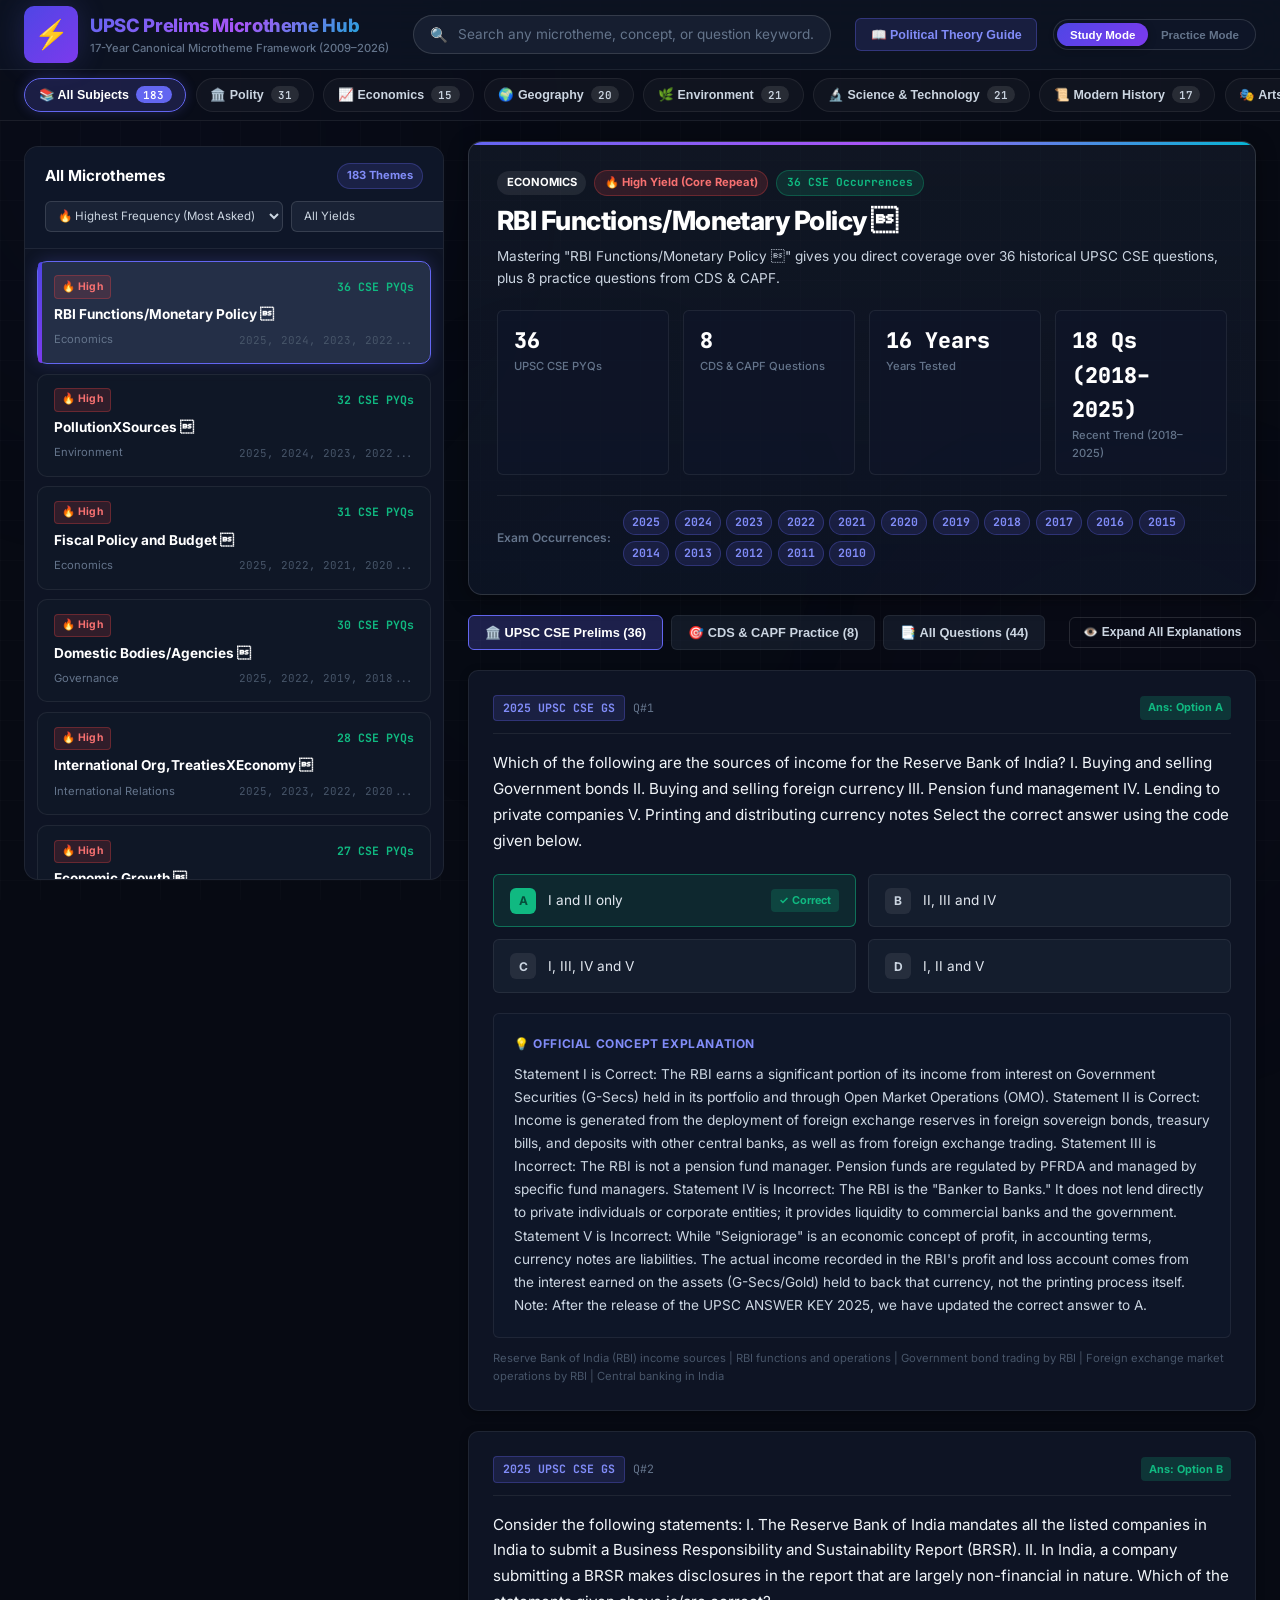
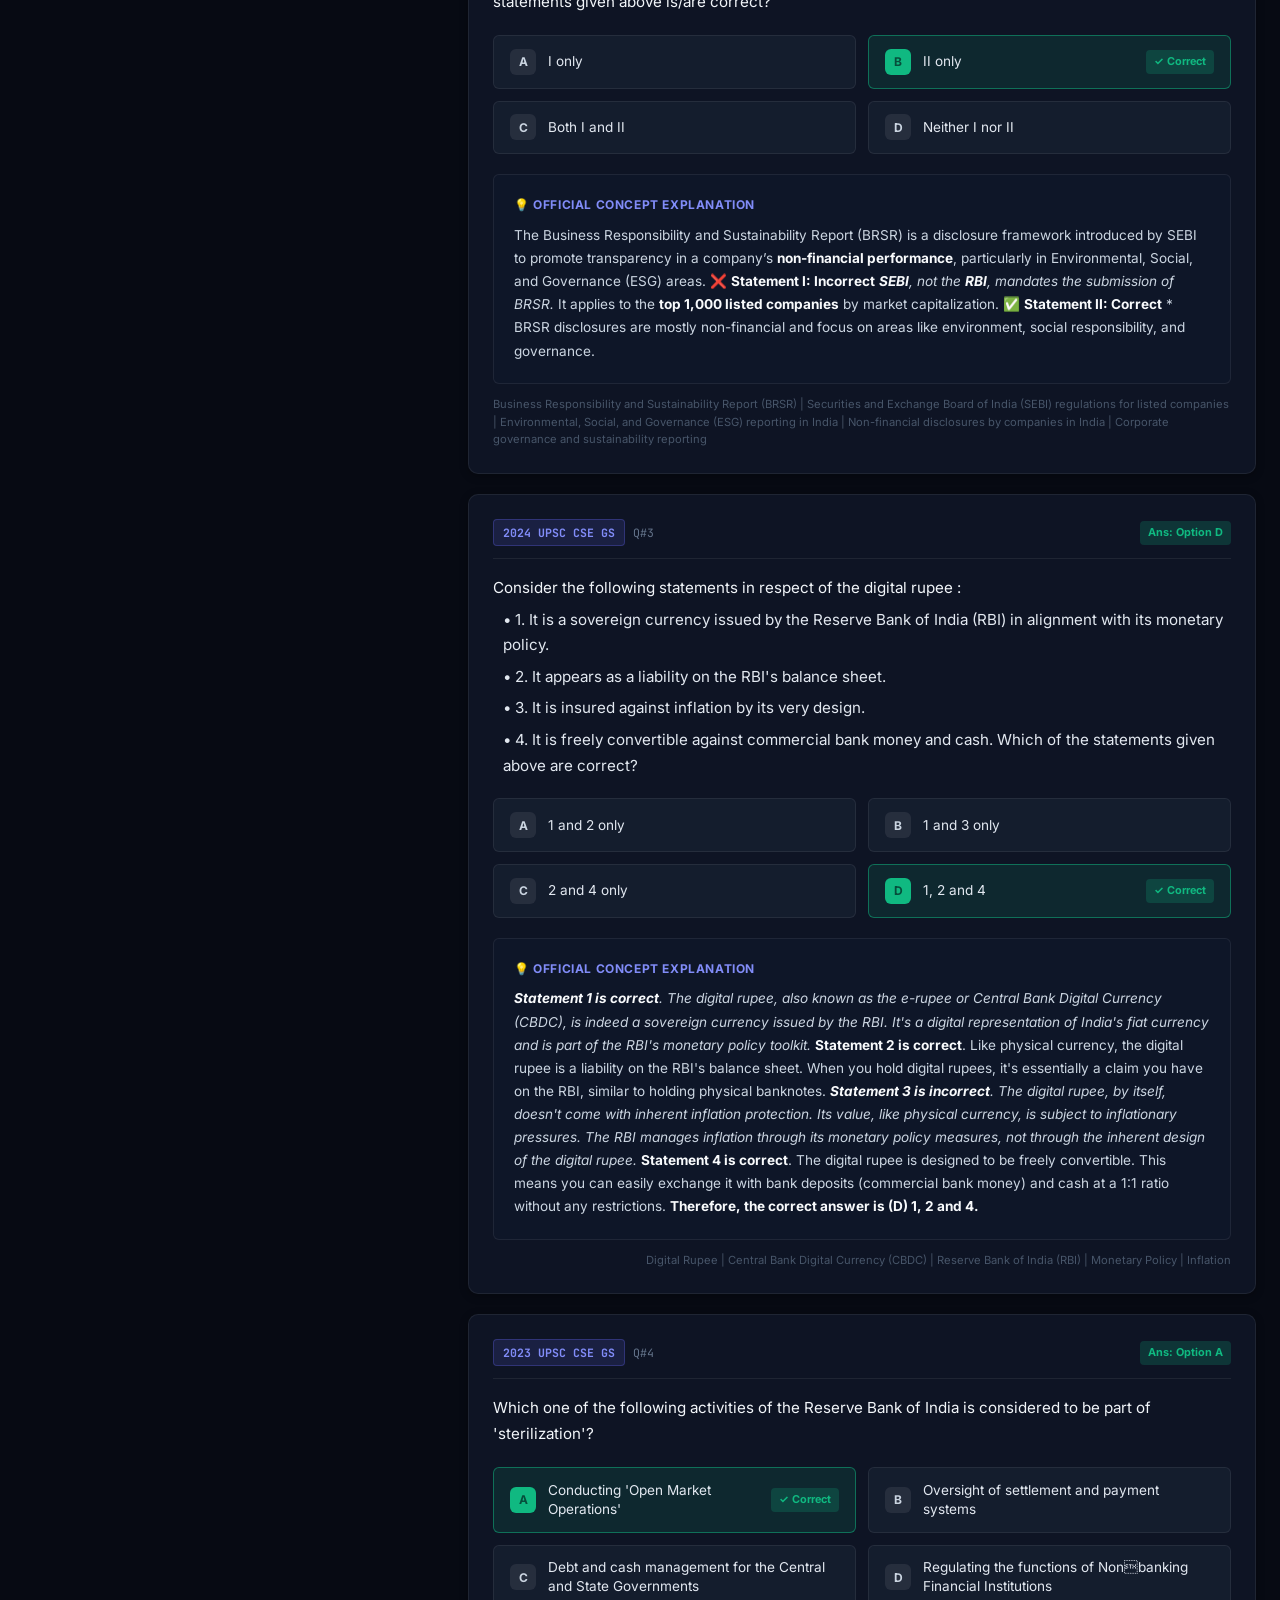
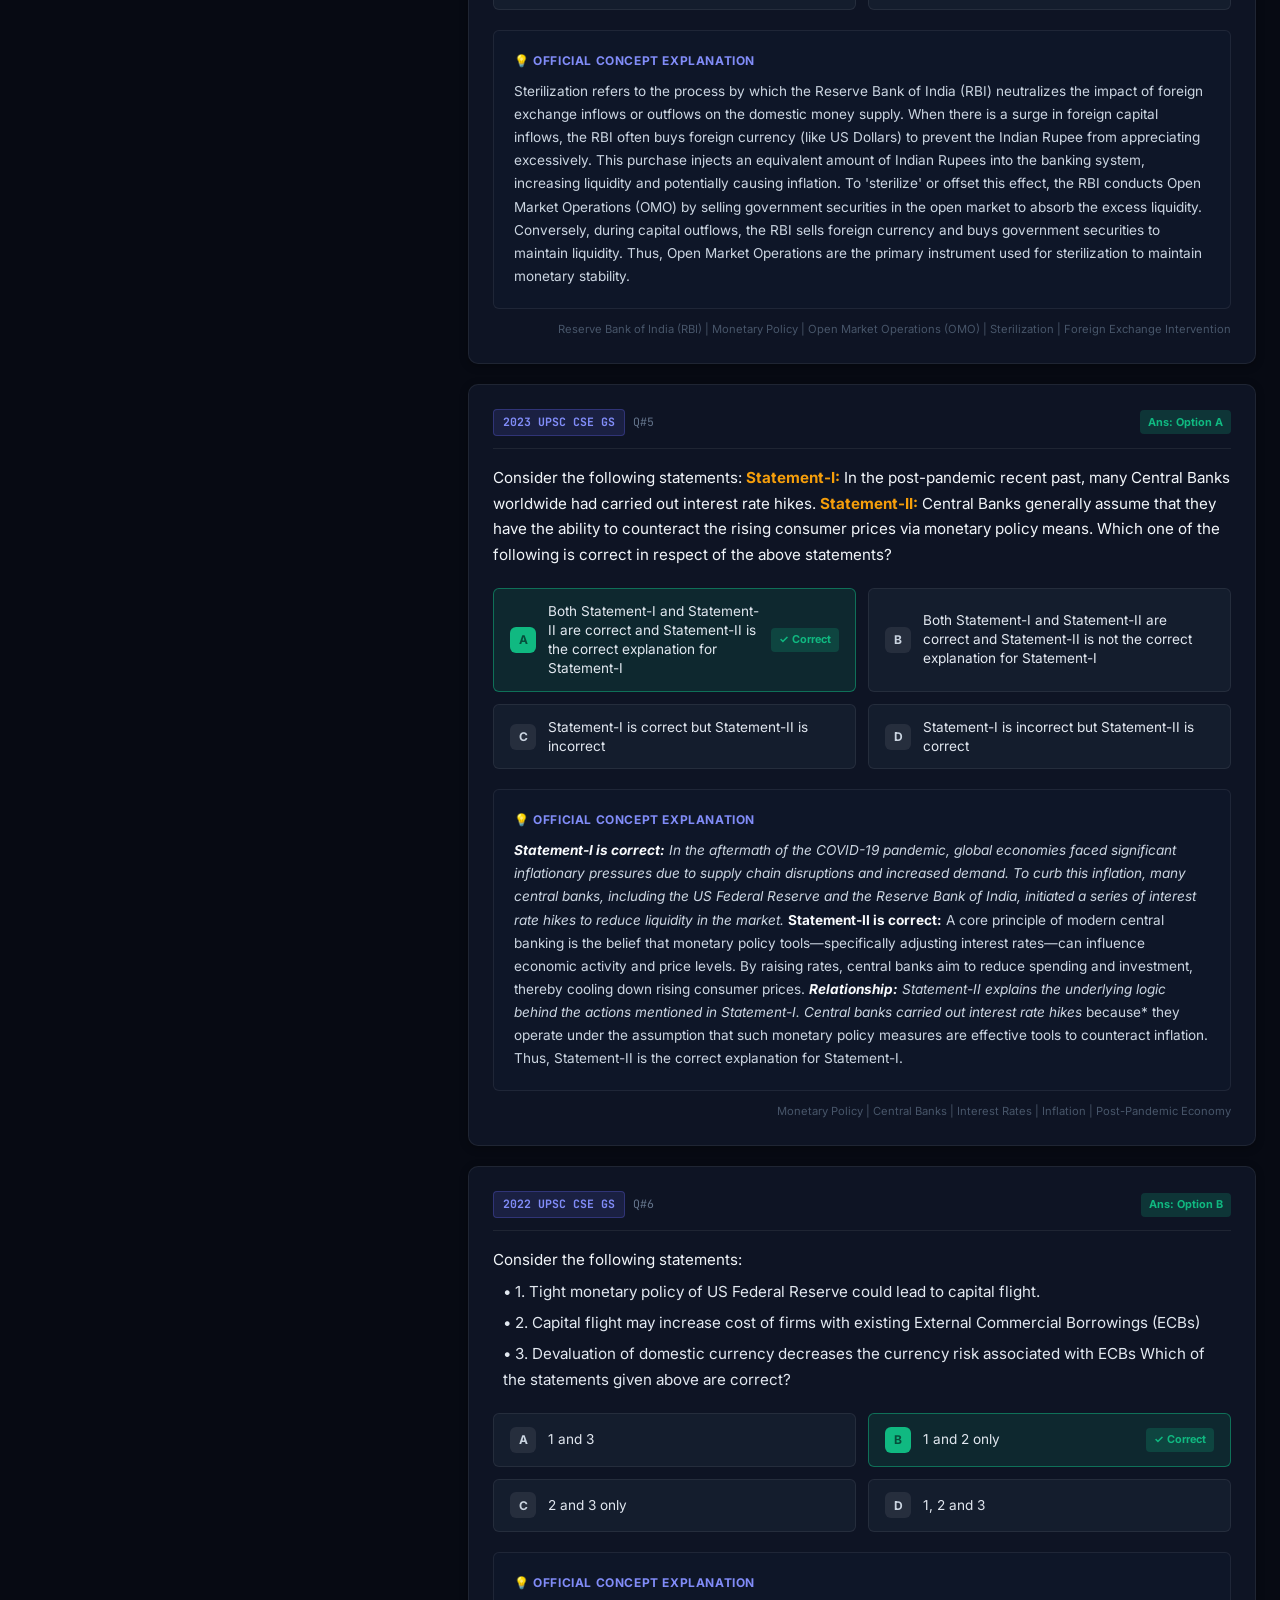
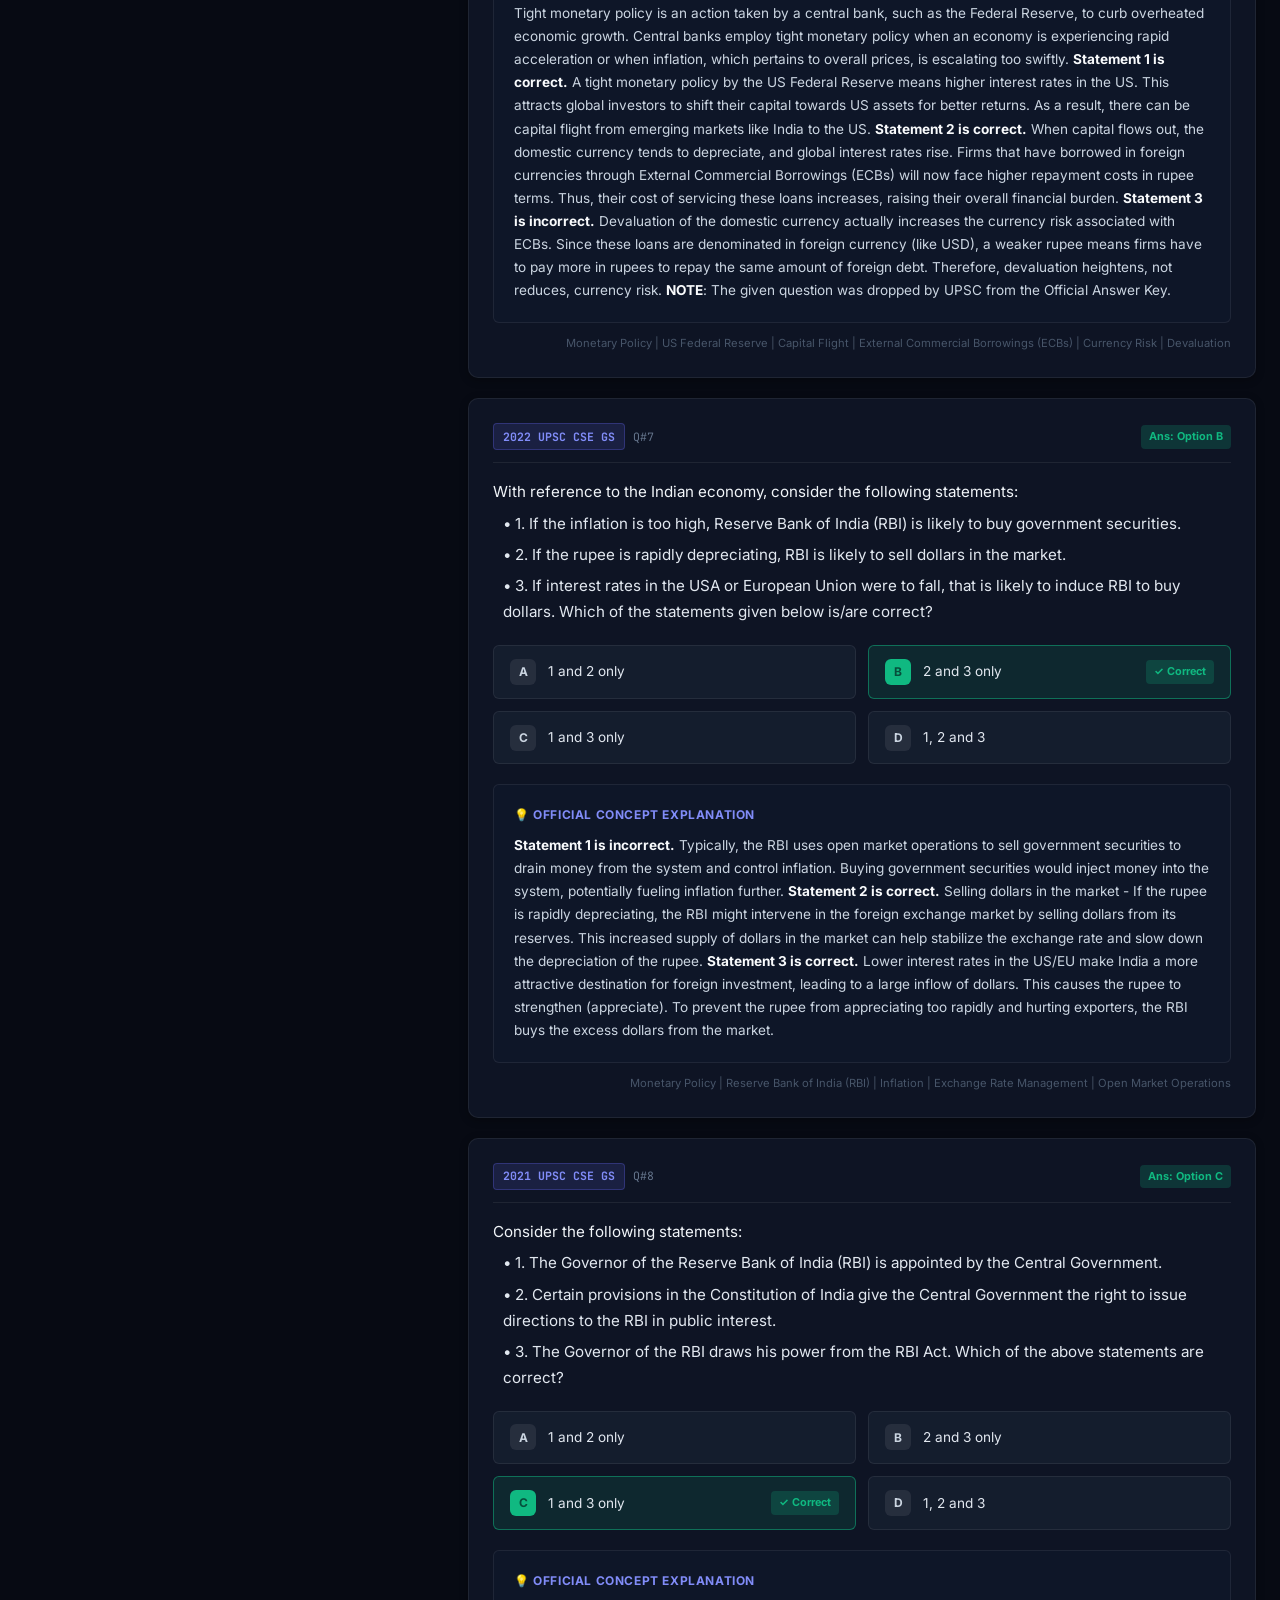
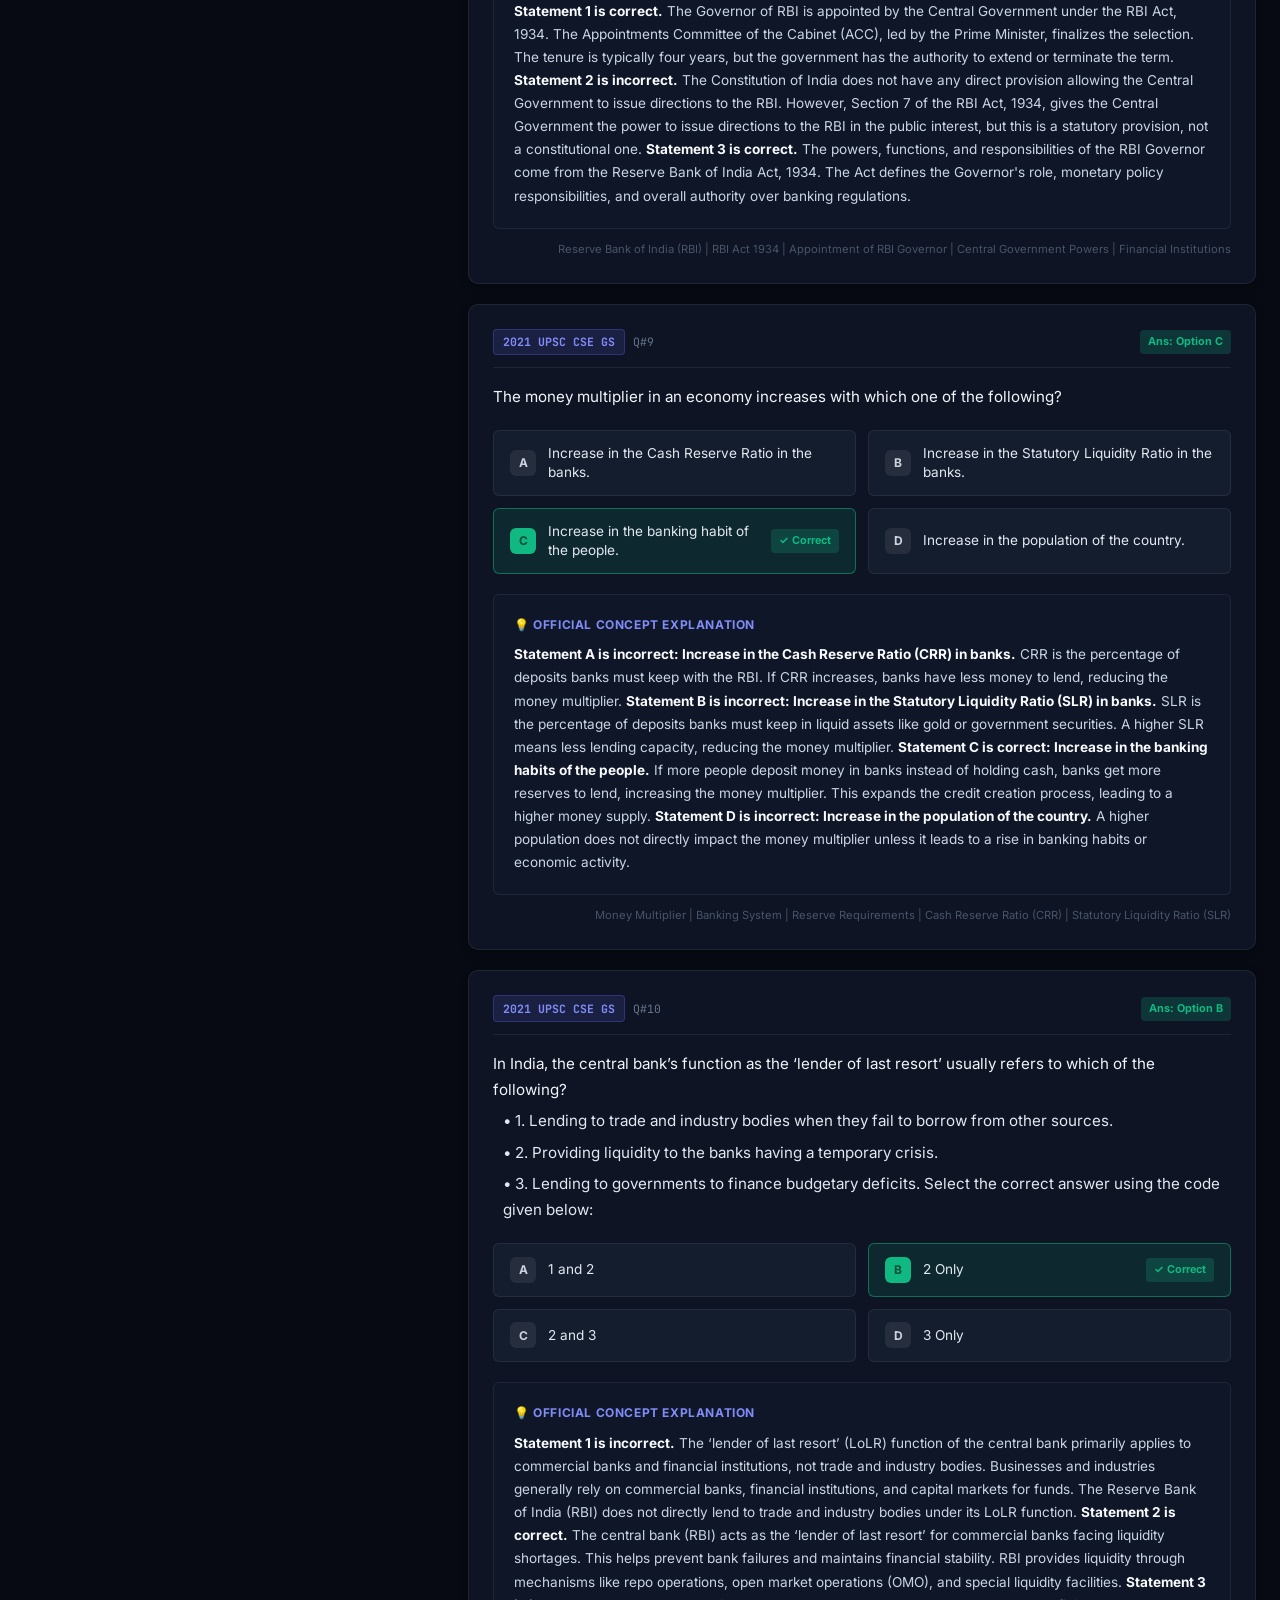
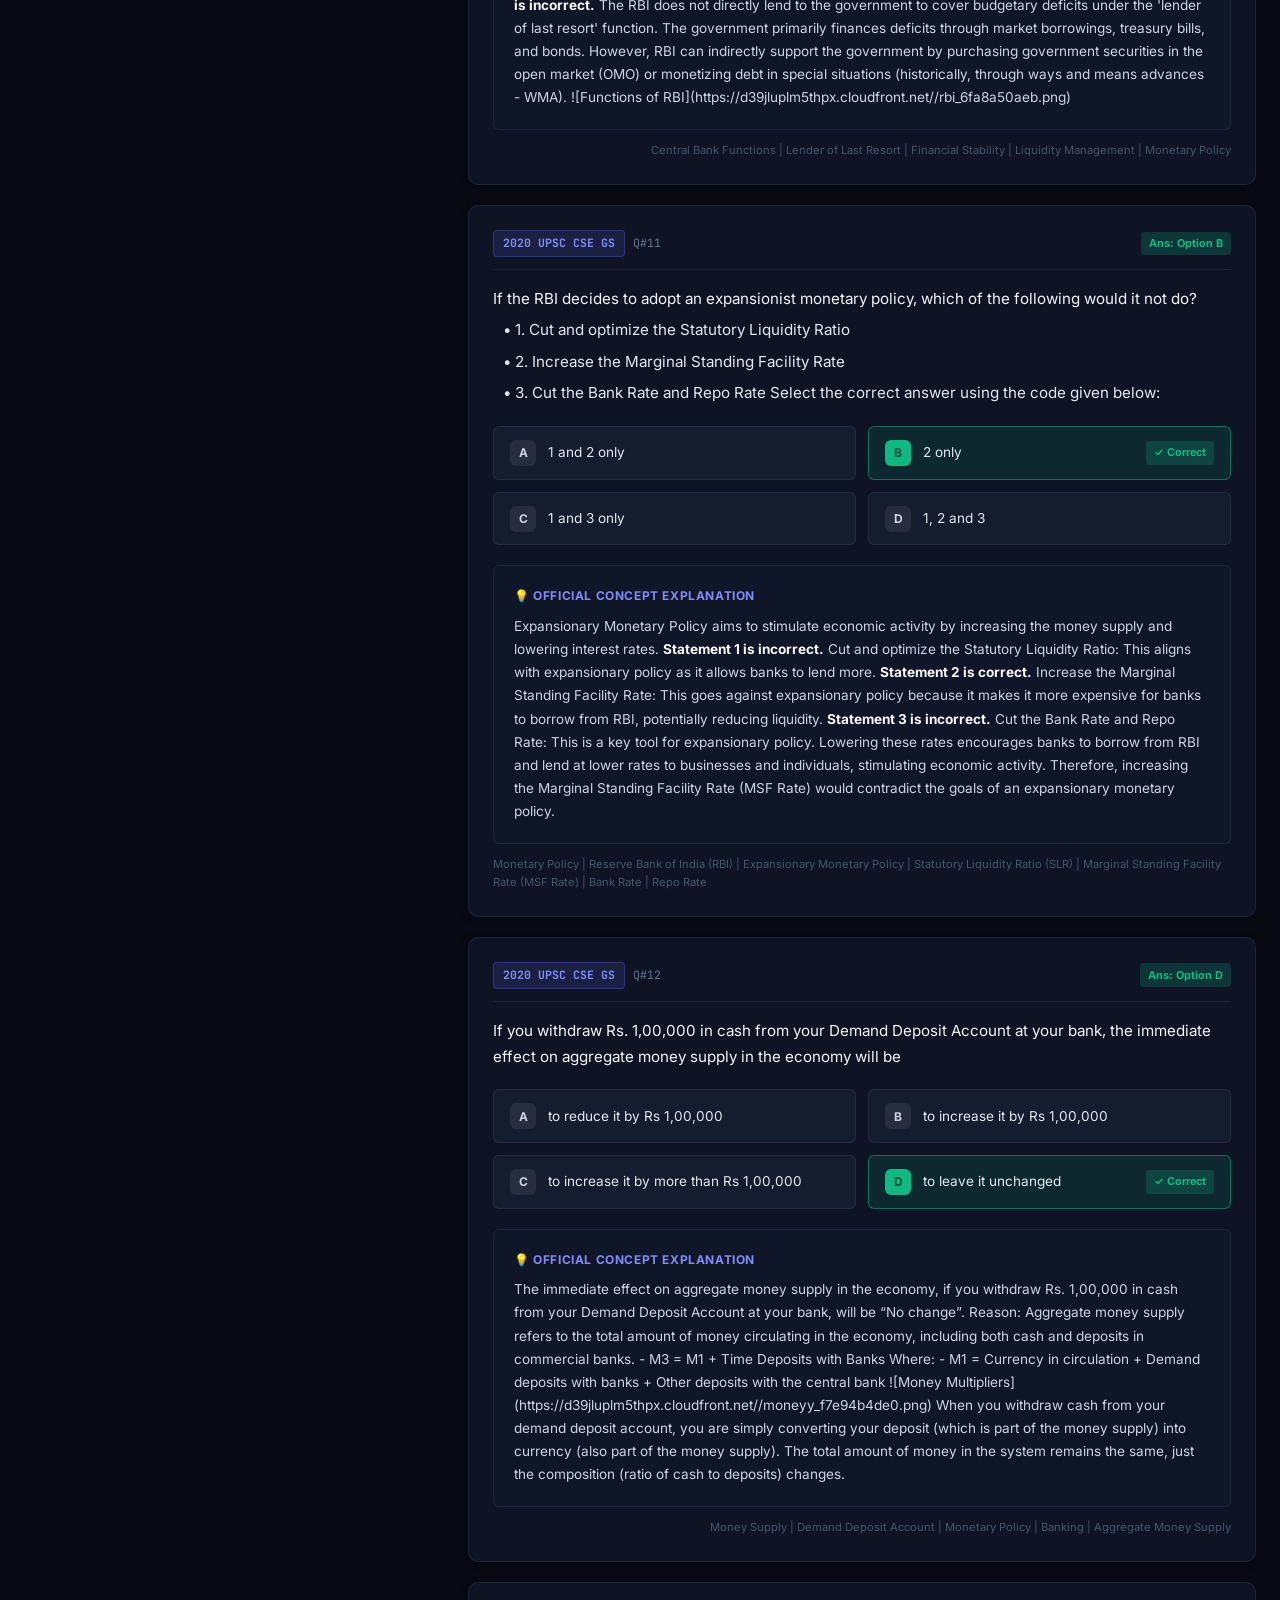
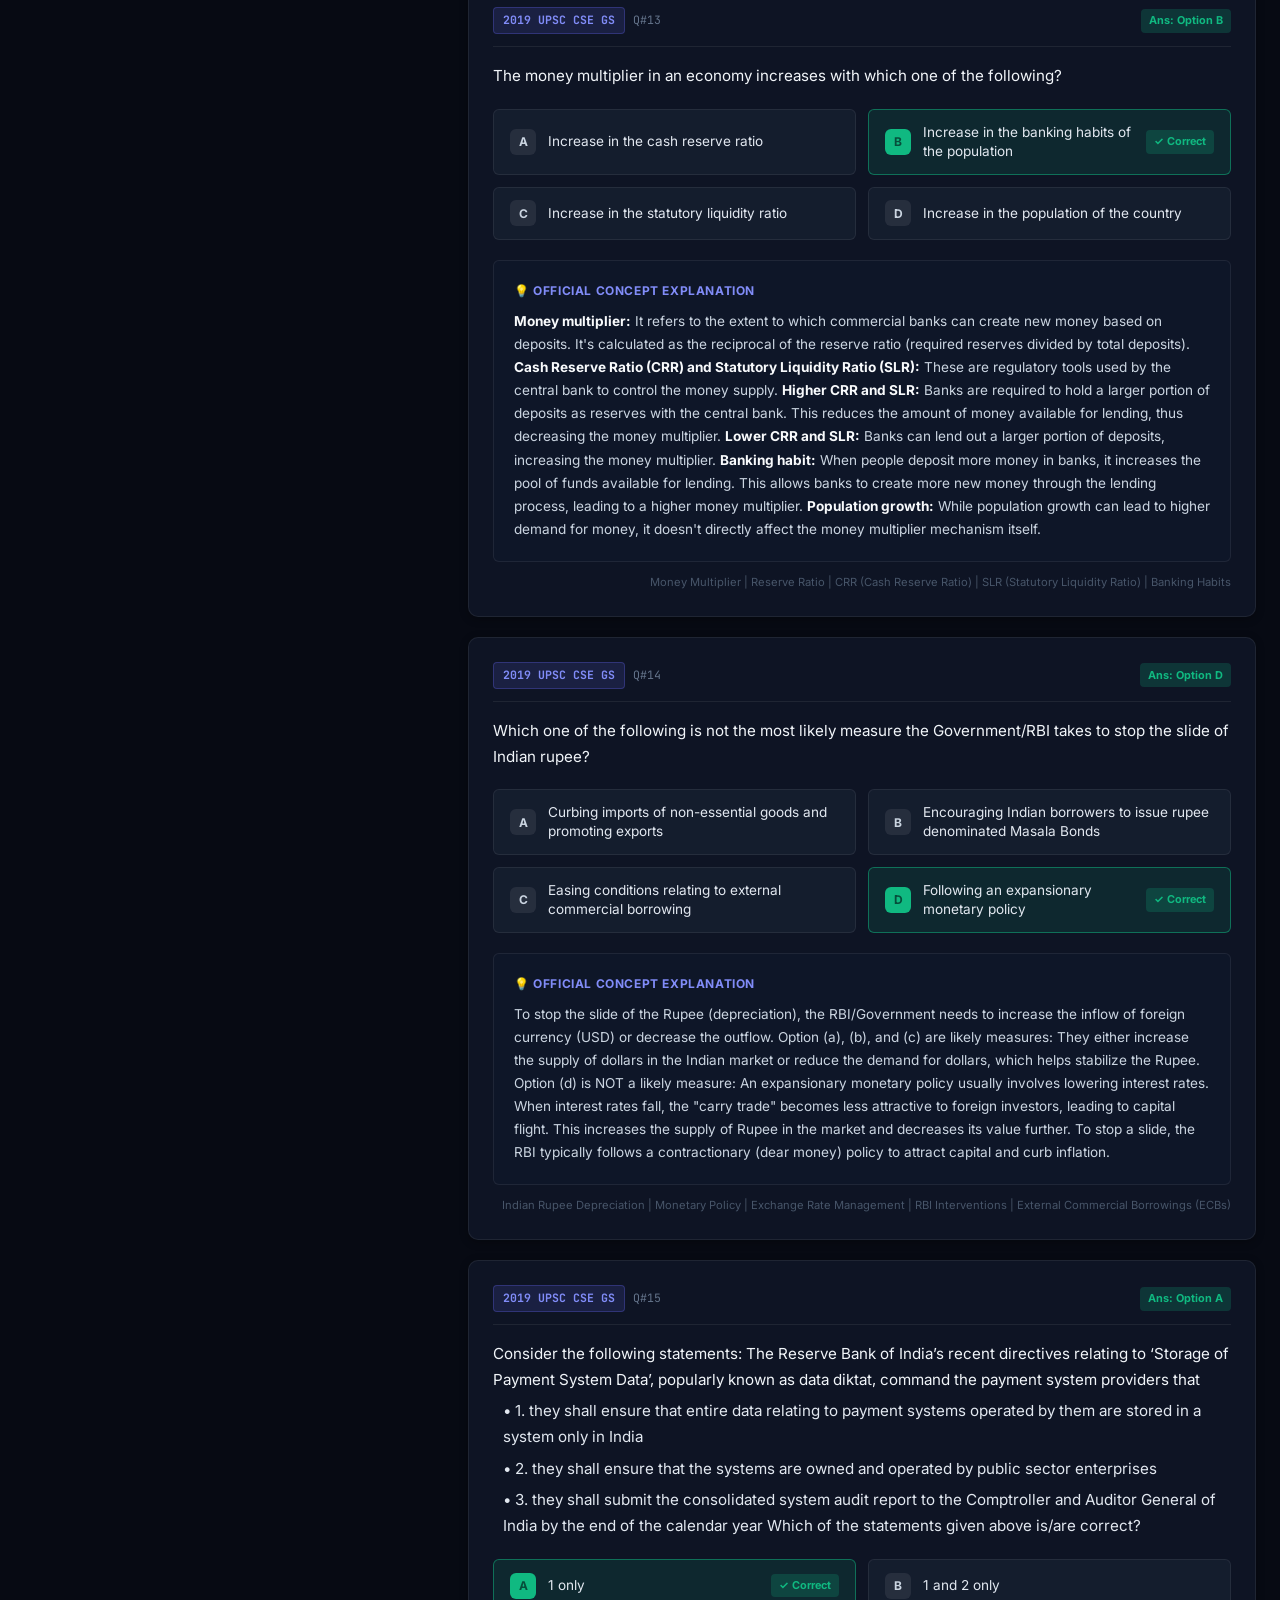
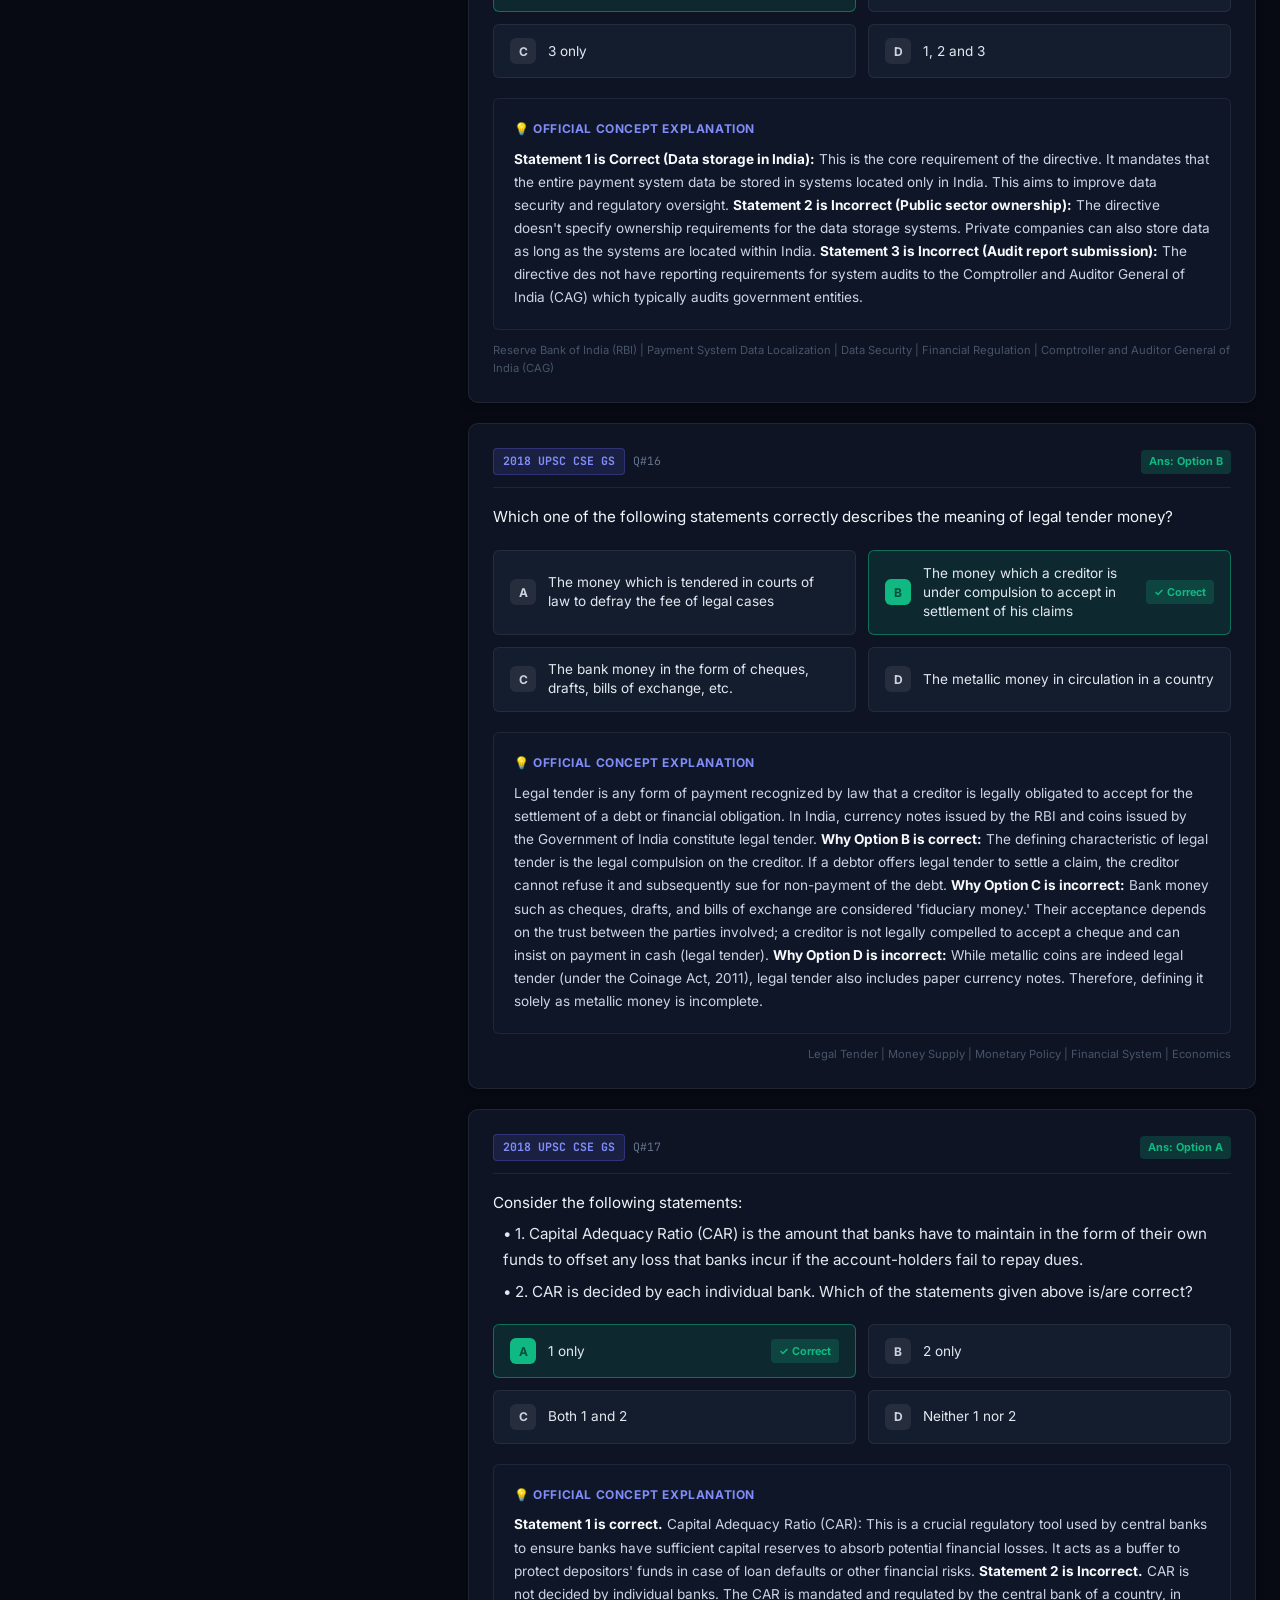
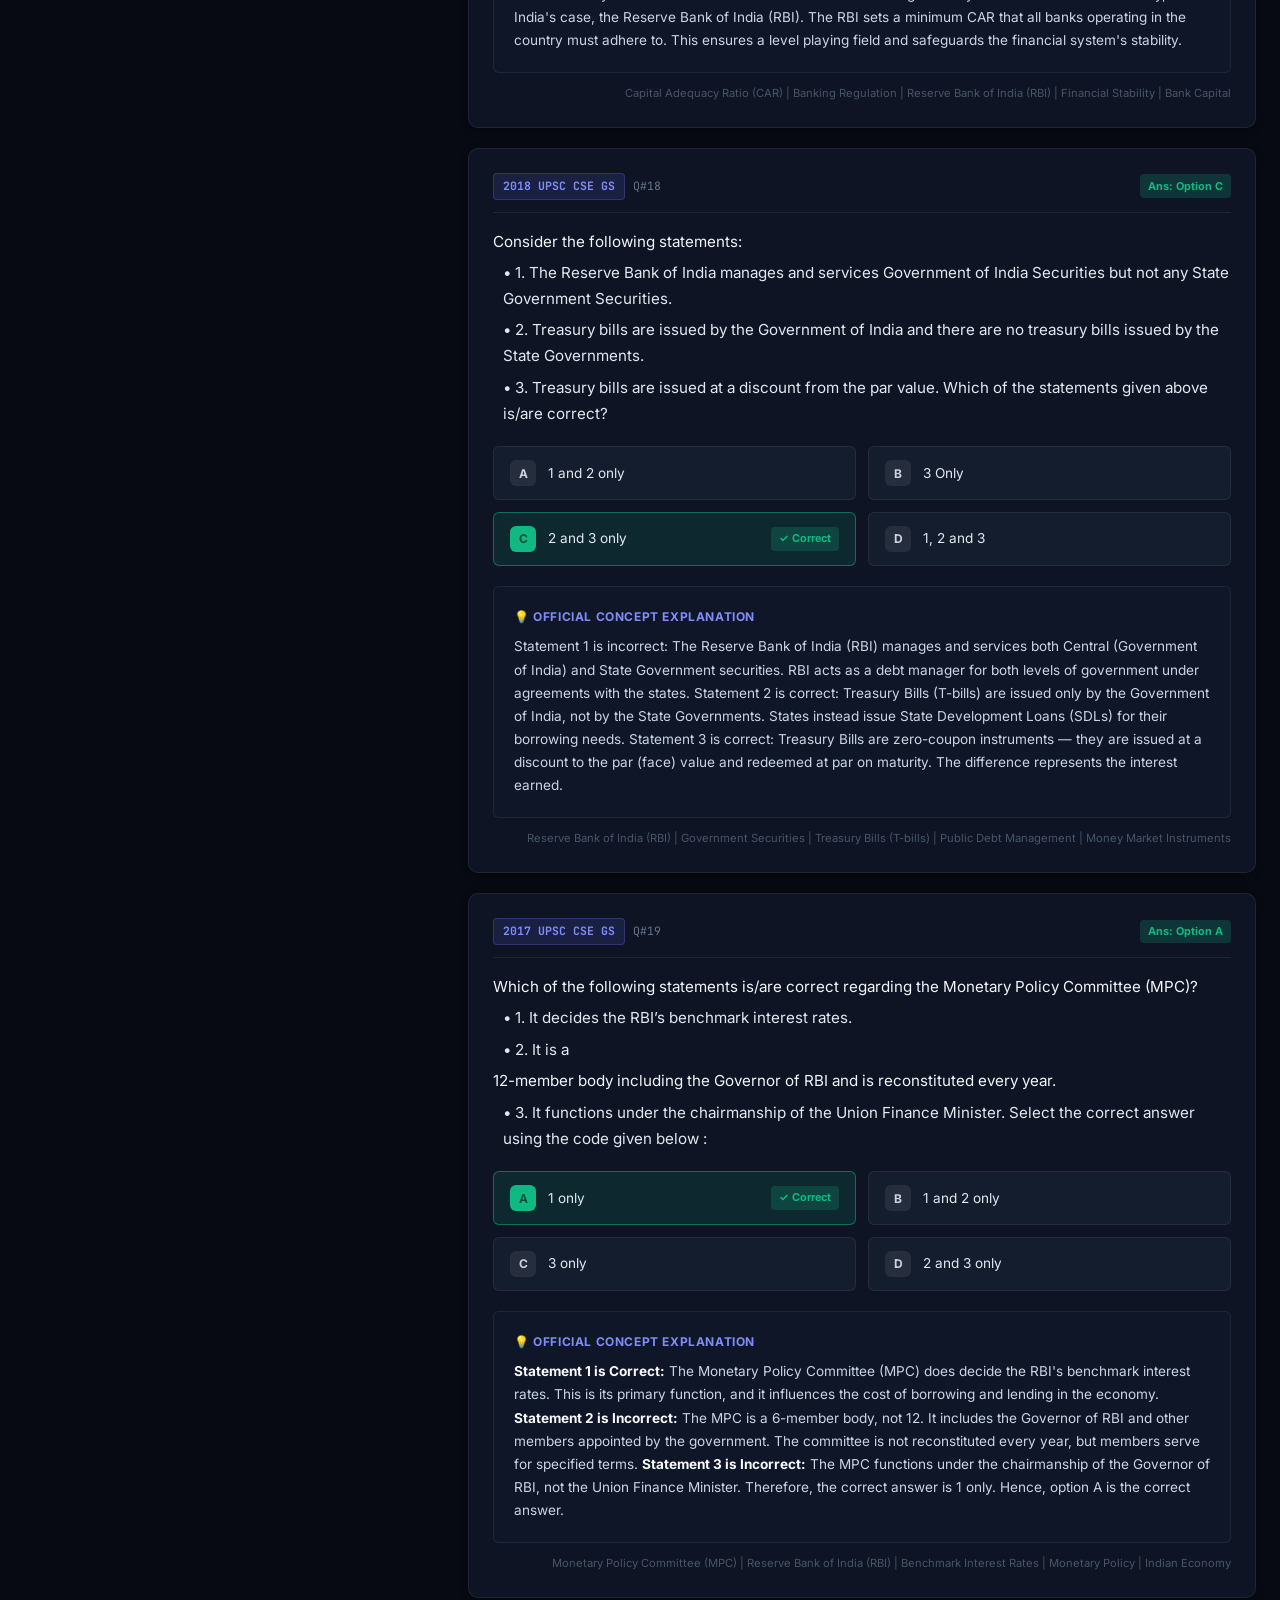
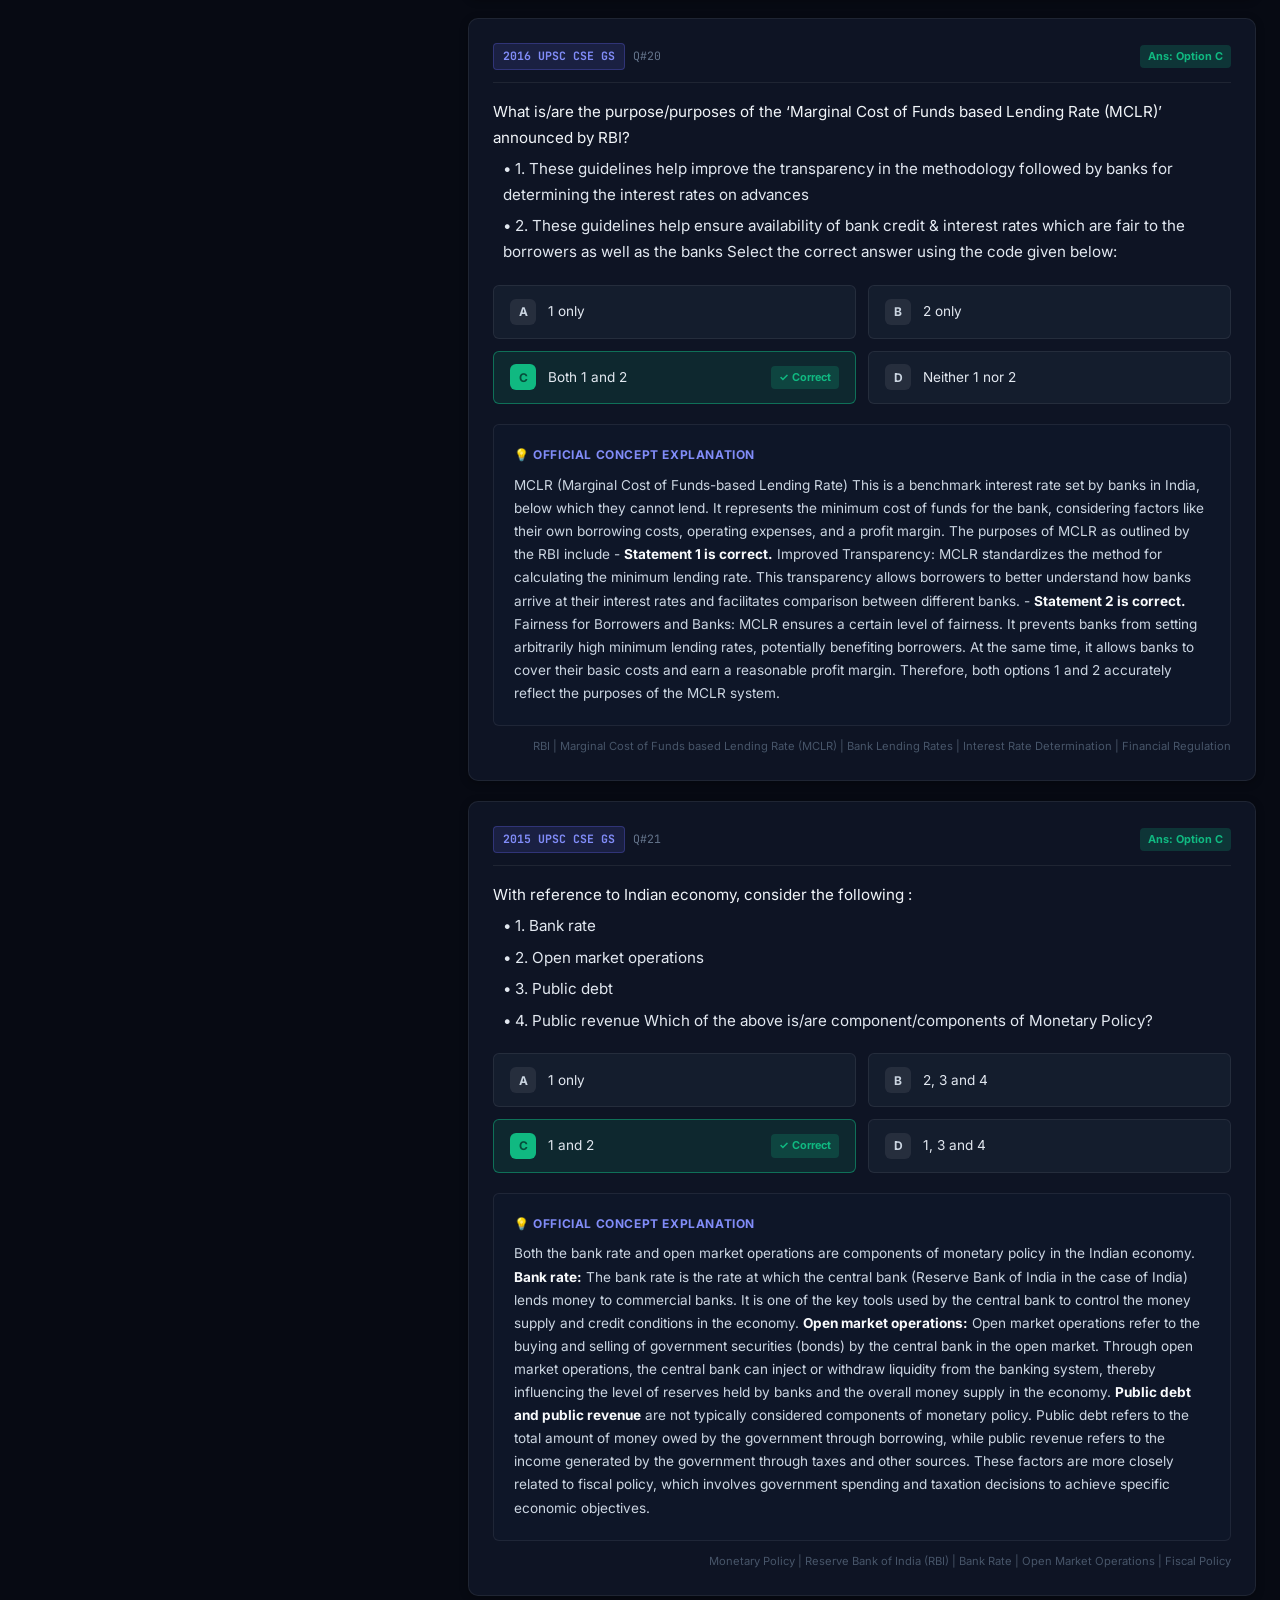
==== docs/index.html @ ca337fed "feat: Initial commit - UPSC Prelims Canonical Microtheme Master Hub & Study Portal" ====
<!DOCTYPE html>
<html lang="en">
<head>
    <meta charset="UTF-8">
    <meta name="viewport" content="width=device-width, initial-scale=1.0">
    <title>UPSC Prelims — Canonical Microtheme Master Portal (2009–2026)</title>
    <meta name="description" content="One-stop destination for UPSC Prelims Microtheme-based preparation. Explore 183 canonical microthemes with complete historical questions, frequency trends, options, and explanations across CSE, CDS, and CAPF.">
    <link rel="preconnect" href="https://fonts.googleapis.com">
    <link rel="preconnect" href="https://fonts.gstatic.com" crossorigin>
    <link href="https://fonts.googleapis.com/css2?family=Inter:wght@300;400;500;600;700;800;900&family=JetBrains+Mono:wght@400;500;600;700&display=swap" rel="stylesheet">
    <link rel="stylesheet" href="style.css">
</head>
<body>
    <!-- Ambient Background Glows -->
    <div class="bg-grid"></div>
    <div class="bg-glow glow-1"></div>
    <div class="bg-glow glow-2"></div>
    <div class="bg-glow glow-3"></div>

    <!-- Top Navigation -->
    <header class="navbar">
        <div class="nav-container">
            <div class="nav-brand">
                <span class="brand-icon">⚡</span>
                <div class="brand-text">
                    <h1 class="brand-title">UPSC Prelims Microtheme Hub</h1>
                    <p class="brand-subtitle">17-Year Canonical Microtheme Framework (2009–2026)</p>
                </div>
            </div>

            <div class="nav-center">
                <div class="global-search-box">
                    <span class="search-icon">🔍</span>
                    <input type="text" id="global-search" placeholder="Search any microtheme, concept, or question keyword...">
                    <button id="clear-search" class="clear-btn" style="display:none;">✕</button>
                </div>
            </div>

            <div class="nav-actions">
                <button class="nav-btn" id="btn-theory-guide">📖 Political Theory Guide</button>
                <div class="mode-toggle-group">
                    <button class="mode-btn active" id="mode-study">Study Mode</button>
                    <button class="mode-btn" id="mode-practice">Practice Mode</button>
                </div>
            </div>
        </div>
    </header>

    <!-- Top Subject Tabs Carousel -->
    <section class="subject-bar">
        <div class="subject-container" id="subject-tabs-container">
            <!-- Populated by JavaScript -->
        </div>
    </section>

    <!-- Main Workspace (Dual Pane Layout) -->
    <main class="portal-main">
        <div class="portal-layout">
            
            <!-- Left Pane: Microtheme List & Explorer -->
            <aside class="sidebar-pane">
                <div class="sidebar-header">
                    <div class="sidebar-header-top">
                        <h2 class="sidebar-title" id="current-subject-title">All Microthemes</h2>
                        <span class="theme-counter" id="theme-count-badge">183 Themes</span>
                    </div>

                    <!-- Filter Controls -->
                    <div class="sidebar-controls">
                        <select id="sort-select" class="portal-select">
                            <option value="freq-desc">🔥 Highest Frequency (Most Asked)</option>
                            <option value="recent-desc">⚡ Most Recent (2018–2025)</option>
                            <option value="alpha-asc">🔤 Alphabetical (A–Z)</option>
                            <option value="total-all">🌐 All Exams Total (CSE+CDS+CAPF)</option>
                        </select>
                        <select id="yield-filter" class="portal-select">
                            <option value="all">All Yields</option>
                            <option value="high">🔥 High Yield (Core Repeats)</option>
                            <option value="medium">⭐ Medium Yield</option>
                            <option value="standard">📌 Standard</option>
                        </select>
                    </div>
                </div>

                <!-- Scrollable Microtheme Cards List -->
                <div class="microtheme-list" id="microtheme-cards-container">
                    <!-- Populated by JS -->
                </div>
            </aside>

            <!-- Right Pane: Microtheme Detail & Question Viewer -->
            <section class="detail-pane" id="detail-pane">
                
                <!-- Microtheme Hero Banner -->
                <div class="theme-hero-card" id="theme-hero-card">
                    <div class="theme-hero-top">
                        <div class="theme-hero-badges">
                            <span class="subject-badge" id="hero-subject-badge">Polity</span>
                            <span class="yield-badge-pill" id="hero-yield-badge">🔥 High Yield</span>
                            <span class="stat-pill" id="hero-freq-stat">14 CSE PYQs</span>
                        </div>
                        <h2 class="theme-hero-title" id="hero-theme-title">Select a Microtheme to Begin</h2>
                    </div>

                    <p class="theme-hero-desc" id="hero-theme-desc">
                        Explore all historical questions, core concepts, answer keys, and explanations categorized under this canonical microtheme.
                    </p>

                    <!-- Frequency Timeline & Stats Grid -->
                    <div class="hero-stats-row">
                        <div class="hero-stat-box">
                            <span class="hsb-num" id="hsb-cse-count">0</span>
                            <span class="hsb-label">UPSC CSE PYQs</span>
                        </div>
                        <div class="hero-stat-box">
                            <span class="hsb-num" id="hsb-cross-count">0</span>
                            <span class="hsb-label">CDS & CAPF Questions</span>
                        </div>
                        <div class="hero-stat-box">
                            <span class="hsb-num" id="hsb-years-span">—</span>
                            <span class="hsb-label">Years Tested</span>
                        </div>
                        <div class="hero-stat-box">
                            <span class="hsb-num" id="hsb-recent-rate">—</span>
                            <span class="hsb-label">Recent Trend (2018–2025)</span>
                        </div>
                    </div>

                    <!-- Year Timeline Badges -->
                    <div class="years-timeline-wrap">
                        <span class="yt-label">Exam Occurrences:</span>
                        <div class="yt-pills" id="hero-years-pills">
                            <!-- Year Pills -->
                        </div>
                    </div>
                </div>

                <!-- Question Filter Tabs -->
                <div class="question-tabs-row">
                    <div class="q-tabs">
                        <button class="q-tab active" data-tab="cse">🏛️ UPSC CSE Prelims (<span id="tab-cse-count">0</span>)</button>
                        <button class="q-tab" data-tab="cross">🎯 CDS & CAPF Practice (<span id="tab-cross-count">0</span>)</button>
                        <button class="q-tab" data-tab="all">📑 All Questions (<span id="tab-all-count">0</span>)</button>
                    </div>

                    <div class="q-view-options">
                        <button class="toggle-all-exp-btn" id="btn-toggle-all-exp">👁️ Expand All Explanations</button>
                    </div>
                </div>

                <!-- Questions Container -->
                <div class="questions-stream" id="questions-stream">
                    <!-- Question Cards Populated by JS -->
                </div>

            </section>

        </div>
    </main>

    <!-- Theory Guide Reader Modal -->
    <div class="modal-backdrop" id="theory-modal" style="display:none;">
        <div class="modal-dialog">
            <div class="modal-header">
                <div class="modal-title-wrap">
                    <span class="modal-icon">📖</span>
                    <div>
                        <h2 class="modal-title">Political Theory & Philosophy Master Guide</h2>
                        <p class="modal-sub">Comprehensive concepts, definitions, and thinkers tested in UPSC Prelims</p>
                    </div>
                </div>
                <button class="modal-close-btn" id="btn-close-modal">✕</button>
            </div>
            <div class="modal-body" id="theory-modal-content">
                <!-- Rendered Markdown Content -->
            </div>
        </div>
    </div>

    <!-- Embedded Portal Database -->
    <script src="portal_data.js"></script>
    <script src="app.js"></script>
</body>
</html>
---- docs/style.css ----
/* =======================================================
   UPSC Prelims Canonical Microtheme Hub — Design System
   ======================================================= */

:root {
    /* Color Palette */
    --bg-base: #070a13;
    --bg-surface: #0e1424;
    --bg-card: rgba(17, 24, 39, 0.75);
    --bg-card-hover: rgba(30, 41, 59, 0.85);
    --bg-card-active: rgba(37, 49, 73, 0.95);
    --bg-glass: rgba(255, 255, 255, 0.03);
    --bg-glass-hover: rgba(255, 255, 255, 0.07);

    --border-subtle: rgba(255, 255, 255, 0.07);
    --border-medium: rgba(255, 255, 255, 0.13);
    --border-focus: rgba(99, 102, 241, 0.5);

    --text-primary: #f8fafc;
    --text-secondary: #cbd5e1;
    --text-muted: #64748b;
    --text-dim: #475569;

    /* Accent & Brand Colors */
    --accent-indigo: #6366f1;
    --accent-indigo-light: #818cf8;
    --accent-purple: #a855f7;
    --accent-emerald: #10b981;
    --accent-amber: #f59e0b;
    --accent-cyan: #06b6d4;
    --accent-rose: #f43f5e;
    --accent-lime: #84cc16;

    /* Gradients */
    --gradient-hero: linear-gradient(135deg, #6366f1 0%, #a855f7 50%, #06b6d4 100%);
    --gradient-brand: linear-gradient(135deg, #4f46e5 0%, #7c3aed 100%);
    --gradient-card: linear-gradient(180deg, rgba(30, 41, 59, 0.4) 0%, rgba(15, 23, 42, 0.7) 100%);

    /* Shadows & Glows */
    --shadow-sm: 0 2px 8px rgba(0, 0, 0, 0.3);
    --shadow-md: 0 4px 20px rgba(0, 0, 0, 0.4);
    --shadow-lg: 0 10px 30px rgba(0, 0, 0, 0.5);
    --glow-indigo: 0 0 30px rgba(99, 102, 241, 0.2);

    /* Dimensions & Radii */
    --radius-sm: 6px;
    --radius-md: 10px;
    --radius-lg: 14px;
    --radius-xl: 20px;
    --header-height: 70px;
    --subject-bar-height: 56px;
}

/* Reset */
*, *::before, *::after {
    margin: 0;
    padding: 0;
    box-sizing: border-box;
}

body {
    font-family: 'Inter', -apple-system, BlinkMacSystemFont, 'Segoe UI', Roboto, sans-serif;
    background: var(--bg-base);
    color: var(--text-primary);
    line-height: 1.6;
    min-height: 100vh;
    overflow-x: hidden;
    position: relative;
}

/* Ambient Background Backgrounds */
.bg-grid {
    position: fixed;
    top: 0; left: 0; right: 0; bottom: 0;
    background-image: 
        linear-gradient(rgba(255, 255, 255, 0.015) 1px, transparent 1px),
        linear-gradient(90deg, rgba(255, 255, 255, 0.015) 1px, transparent 1px);
    background-size: 40px 40px;
    pointer-events: none;
    z-index: 0;
}

.bg-glow {
    position: fixed;
    border-radius: 50%;
    filter: blur(140px);
    opacity: 0.25;
    pointer-events: none;
    z-index: 0;
}

.glow-1 {
    width: 600px; height: 600px;
    background: radial-gradient(circle, rgba(99, 102, 241, 0.3), transparent 70%);
    top: -150px; left: -150px;
}

.glow-2 {
    width: 500px; height: 500px;
    background: radial-gradient(circle, rgba(168, 85, 247, 0.25), transparent 70%);
    bottom: -100px; right: -100px;
}

.glow-3 {
    width: 400px; height: 400px;
    background: radial-gradient(circle, rgba(6, 182, 212, 0.2), transparent 70%);
    top: 40%; left: 30%;
}

/* =======================================================
   Navbar
   ======================================================= */
.navbar {
    height: var(--header-height);
    background: rgba(14, 20, 36, 0.85);
    backdrop-filter: blur(20px);
    border-bottom: 1px solid var(--border-subtle);
    position: sticky;
    top: 0;
    z-index: 1000;
}

.nav-container {
    max-width: 1700px;
    margin: 0 auto;
    height: 100%;
    padding: 0 1.5rem;
    display: flex;
    align-items: center;
    justify-content: space-between;
    gap: 1.5rem;
}

.nav-brand {
    display: flex;
    align-items: center;
    gap: 0.75rem;
    flex-shrink: 0;
}

.brand-icon {
    font-size: 1.75rem;
    background: var(--gradient-brand);
    padding: 0.4rem 0.6rem;
    border-radius: var(--radius-md);
    box-shadow: var(--glow-indigo);
}

.brand-title {
    font-size: 1.15rem;
    font-weight: 800;
    background: var(--gradient-hero);
    -webkit-background-clip: text;
    -webkit-text-fill-color: transparent;
    letter-spacing: -0.02em;
}

.brand-subtitle {
    font-size: 0.7rem;
    color: var(--text-muted);
    font-weight: 500;
}

/* Global Search */
.nav-center {
    flex-grow: 1;
    max-width: 600px;
}

.global-search-box {
    display: flex;
    align-items: center;
    background: rgba(30, 41, 59, 0.6);
    border: 1px solid var(--border-medium);
    border-radius: 100px;
    padding: 0.45rem 1rem;
    gap: 0.6rem;
    transition: all 0.2s ease;
}

.global-search-box:focus-within {
    border-color: var(--accent-indigo-light);
    box-shadow: 0 0 0 2px rgba(99, 102, 241, 0.2);
    background: rgba(30, 41, 59, 0.9);
}

.search-icon {
    font-size: 0.9rem;
    color: var(--text-muted);
}

.global-search-box input {
    width: 100%;
    background: transparent;
    border: none;
    outline: none;
    color: var(--text-primary);
    font-size: 0.85rem;
    font-family: inherit;
}

.global-search-box input::placeholder {
    color: var(--text-muted);
}

.clear-btn {
    background: transparent;
    border: none;
    color: var(--text-muted);
    cursor: pointer;
    font-size: 0.8rem;
}

/* Nav Actions & Toggles */
.nav-actions {
    display: flex;
    align-items: center;
    gap: 1rem;
    flex-shrink: 0;
}

.nav-btn {
    background: rgba(99, 102, 241, 0.15);
    border: 1px solid rgba(99, 102, 241, 0.35);
    color: var(--accent-indigo-light);
    font-size: 0.78rem;
    font-weight: 600;
    padding: 0.5rem 0.9rem;
    border-radius: var(--radius-sm);
    cursor: pointer;
    transition: all 0.2s ease;
}

.nav-btn:hover {
    background: rgba(99, 102, 241, 0.25);
    border-color: var(--accent-indigo-light);
    color: white;
}

.mode-toggle-group {
    display: flex;
    background: rgba(15, 23, 42, 0.8);
    border: 1px solid var(--border-medium);
    border-radius: 100px;
    padding: 0.2rem;
}

.mode-btn {
    background: transparent;
    border: none;
    color: var(--text-muted);
    font-size: 0.72rem;
    font-weight: 600;
    padding: 0.35rem 0.8rem;
    border-radius: 100px;
    cursor: pointer;
    transition: all 0.2s ease;
}

.mode-btn.active {
    background: var(--gradient-brand);
    color: white;
    box-shadow: var(--shadow-sm);
}

/* =======================================================
   Subject Bar (Horizontal Carousel)
   ======================================================= */
.subject-bar {
    background: rgba(10, 14, 26, 0.9);
    border-bottom: 1px solid var(--border-subtle);
    overflow-x: auto;
    position: sticky;
    top: var(--header-height);
    z-index: 900;
    scrollbar-width: none;
}

.subject-bar::-webkit-scrollbar {
    display: none;
}

.subject-container {
    max-width: 1700px;
    margin: 0 auto;
    padding: 0.5rem 1.5rem;
    display: flex;
    gap: 0.6rem;
    align-items: center;
}

.subject-tab {
    display: flex;
    align-items: center;
    gap: 0.45rem;
    padding: 0.45rem 0.85rem;
    background: var(--bg-glass);
    border: 1px solid var(--border-subtle);
    border-radius: 100px;
    font-size: 0.78rem;
    font-weight: 600;
    color: var(--text-secondary);
    white-space: nowrap;
    cursor: pointer;
    transition: all 0.2s ease;
}

.subject-tab:hover {
    background: var(--bg-glass-hover);
    border-color: var(--border-medium);
    color: white;
}

.subject-tab.active {
    background: rgba(99, 102, 241, 0.2);
    border-color: var(--accent-indigo);
    color: white;
    box-shadow: 0 0 12px rgba(99, 102, 241, 0.25);
}

.subject-tab-badge {
    background: rgba(255, 255, 255, 0.1);
    color: var(--text-secondary);
    font-size: 0.68rem;
    font-family: 'JetBrains Mono', monospace;
    padding: 0.1rem 0.45rem;
    border-radius: 100px;
}

.subject-tab.active .subject-tab-badge {
    background: var(--accent-indigo);
    color: white;
}

/* =======================================================
   Dual-Pane Layout
   ======================================================= */
.portal-main {
    max-width: 1700px;
    margin: 0 auto;
    padding: 1.25rem 1.5rem;
    position: relative;
    z-index: 1;
}

.portal-layout {
    display: grid;
    grid-template-columns: 420px 1fr;
    gap: 1.5rem;
    align-items: start;
}

/* =======================================================
   Left Pane (Sidebar)
   ======================================================= */
.sidebar-pane {
    background: var(--bg-surface);
    border: 1px solid var(--border-subtle);
    border-radius: var(--radius-lg);
    overflow: hidden;
    position: sticky;
    top: calc(var(--header-height) + var(--subject-bar-height) + 1.25rem);
    height: calc(100vh - var(--header-height) - var(--subject-bar-height) - 2.5rem);
    display: flex;
    flex-direction: column;
}

.sidebar-header {
    padding: 1rem 1.25rem;
    border-bottom: 1px solid var(--border-subtle);
    background: rgba(15, 23, 42, 0.7);
}

.sidebar-header-top {
    display: flex;
    align-items: center;
    justify-content: space-between;
    margin-bottom: 0.75rem;
}

.sidebar-title {
    font-size: 0.95rem;
    font-weight: 700;
    color: white;
}

.theme-counter {
    font-size: 0.7rem;
    font-weight: 700;
    background: rgba(99, 102, 241, 0.15);
    color: var(--accent-indigo-light);
    border: 1px solid rgba(99, 102, 241, 0.3);
    padding: 0.2rem 0.55rem;
    border-radius: 100px;
}

.sidebar-controls {
    display: grid;
    grid-template-columns: 1fr 1fr;
    gap: 0.5rem;
}

.portal-select {
    background: rgba(30, 41, 59, 0.7);
    border: 1px solid var(--border-medium);
    color: var(--text-secondary);
    border-radius: var(--radius-sm);
    padding: 0.4rem 0.5rem;
    font-size: 0.72rem;
    font-family: inherit;
    outline: none;
    cursor: pointer;
}

.portal-select:focus {
    border-color: var(--accent-indigo);
}

/* Microtheme Cards List */
.microtheme-list {
    flex-grow: 1;
    overflow-y: auto;
    padding: 0.75rem;
    display: flex;
    flex-direction: column;
    gap: 0.6rem;
}

.mt-card {
    background: var(--bg-card);
    border: 1px solid var(--border-subtle);
    border-radius: var(--radius-md);
    padding: 0.85rem 1rem;
    cursor: pointer;
    transition: all 0.2s ease;
    position: relative;
}

.mt-card:hover {
    background: var(--bg-card-hover);
    border-color: var(--border-medium);
    transform: translateX(3px);
}

.mt-card.active {
    background: var(--bg-card-active);
    border-color: var(--accent-indigo);
    box-shadow: 0 0 16px rgba(99, 102, 241, 0.25);
}

.mt-card.active::before {
    content: '';
    position: absolute;
    left: 0; top: 0; bottom: 0;
    width: 3.5px;
    background: var(--gradient-brand);
    border-radius: var(--radius-md) 0 0 var(--radius-md);
}

.mt-card-top {
    display: flex;
    justify-content: space-between;
    align-items: center;
    margin-bottom: 0.4rem;
}

.mt-yield-badge {
    font-size: 0.65rem;
    font-weight: 700;
    padding: 0.15rem 0.45rem;
    border-radius: 4px;
    letter-spacing: 0.03em;
}

.yield-high { background: rgba(239, 68, 68, 0.15); color: #f87171; border: 1px solid rgba(239, 68, 68, 0.3); }
.yield-medium { background: rgba(245, 158, 11, 0.15); color: #fbbf24; border: 1px solid rgba(245, 158, 11, 0.3); }
.yield-standard { background: rgba(99, 102, 241, 0.12); color: #818cf8; border: 1px solid rgba(99, 102, 241, 0.25); }

.mt-q-count {
    font-family: 'JetBrains Mono', monospace;
    font-size: 0.72rem;
    font-weight: 700;
    color: var(--accent-emerald);
}

.mt-card-title {
    font-size: 0.85rem;
    font-weight: 700;
    color: white;
    line-height: 1.35;
    margin-bottom: 0.5rem;
}

.mt-card-footer {
    display: flex;
    justify-content: space-between;
    align-items: center;
    font-size: 0.7rem;
    color: var(--text-muted);
}

.mt-years-span {
    font-family: 'JetBrains Mono', monospace;
    font-size: 0.68rem;
    color: var(--text-dim);
}

/* =======================================================
   Right Pane (Question Stream & Detail)
   ======================================================= */
.detail-pane {
    display: flex;
    flex-direction: column;
    gap: 1.25rem;
}

/* Theme Hero Banner */
.theme-hero-card {
    background: var(--gradient-card);
    border: 1px solid var(--border-medium);
    border-radius: var(--radius-lg);
    padding: 1.75rem;
    box-shadow: var(--shadow-md);
    position: relative;
    overflow: hidden;
}

.theme-hero-card::before {
    content: '';
    position: absolute;
    top: 0; left: 0; right: 0;
    height: 3px;
    background: var(--gradient-hero);
}

.theme-hero-top {
    margin-bottom: 0.6rem;
}

.theme-hero-badges {
    display: flex;
    gap: 0.5rem;
    align-items: center;
    margin-bottom: 0.5rem;
}

.subject-badge {
    background: rgba(255, 255, 255, 0.08);
    color: white;
    font-size: 0.7rem;
    font-weight: 700;
    padding: 0.2rem 0.6rem;
    border-radius: 100px;
    text-transform: uppercase;
}

.yield-badge-pill {
    font-size: 0.7rem;
    font-weight: 700;
    padding: 0.2rem 0.6rem;
    border-radius: 100px;
}

.stat-pill {
    font-family: 'JetBrains Mono', monospace;
    background: rgba(16, 185, 129, 0.15);
    color: var(--accent-emerald);
    border: 1px solid rgba(16, 185, 129, 0.3);
    font-size: 0.7rem;
    font-weight: 700;
    padding: 0.2rem 0.6rem;
    border-radius: 100px;
}

.theme-hero-title {
    font-size: 1.65rem;
    font-weight: 800;
    letter-spacing: -0.02em;
    color: white;
    line-height: 1.25;
}

.theme-hero-desc {
    font-size: 0.85rem;
    color: var(--text-secondary);
    line-height: 1.6;
    margin-bottom: 1.25rem;
}

.hero-stats-row {
    display: grid;
    grid-template-columns: repeat(4, 1fr);
    gap: 0.85rem;
    margin-bottom: 1.25rem;
}

.hero-stat-box {
    background: rgba(15, 23, 42, 0.6);
    border: 1px solid var(--border-subtle);
    border-radius: var(--radius-sm);
    padding: 0.75rem 1rem;
    display: flex;
    flex-direction: column;
}

.hsb-num {
    font-family: 'JetBrains Mono', monospace;
    font-size: 1.35rem;
    font-weight: 800;
    color: white;
}

.hsb-label {
    font-size: 0.7rem;
    color: var(--text-muted);
    font-weight: 500;
}

.years-timeline-wrap {
    display: flex;
    align-items: center;
    gap: 0.75rem;
    padding-top: 0.85rem;
    border-top: 1px solid var(--border-subtle);
}

.yt-label {
    font-size: 0.75rem;
    color: var(--text-muted);
    font-weight: 600;
    flex-shrink: 0;
}

.yt-pills {
    display: flex;
    flex-wrap: wrap;
    gap: 0.35rem;
}

.yt-pill {
    font-family: 'JetBrains Mono', monospace;
    font-size: 0.72rem;
    font-weight: 700;
    background: rgba(99, 102, 241, 0.15);
    color: var(--accent-indigo-light);
    border: 1px solid rgba(99, 102, 241, 0.3);
    padding: 0.15rem 0.5rem;
    border-radius: 100px;
}

/* =======================================================
   Question Tabs & Controls
   ======================================================= */
.question-tabs-row {
    display: flex;
    justify-content: space-between;
    align-items: center;
    gap: 1rem;
    flex-wrap: wrap;
}

.q-tabs {
    display: flex;
    gap: 0.5rem;
}

.q-tab {
    background: rgba(30, 41, 59, 0.5);
    border: 1px solid var(--border-subtle);
    color: var(--text-secondary);
    font-size: 0.8rem;
    font-weight: 600;
    padding: 0.55rem 1rem;
    border-radius: var(--radius-sm);
    cursor: pointer;
    transition: all 0.2s ease;
}

.q-tab:hover {
    background: rgba(30, 41, 59, 0.8);
    color: white;
}

.q-tab.active {
    background: rgba(99, 102, 241, 0.25);
    border-color: var(--accent-indigo);
    color: white;
}

.toggle-all-exp-btn {
    background: transparent;
    border: 1px solid var(--border-medium);
    color: var(--text-secondary);
    font-size: 0.75rem;
    font-weight: 600;
    padding: 0.45rem 0.85rem;
    border-radius: var(--radius-sm);
    cursor: pointer;
    transition: all 0.2s ease;
}

.toggle-all-exp-btn:hover {
    border-color: var(--accent-indigo-light);
    color: white;
}

/* =======================================================
   Question Cards
   ======================================================= */
.questions-stream {
    display: flex;
    flex-direction: column;
    gap: 1.25rem;
}

.question-card-portal {
    background: var(--bg-surface);
    border: 1px solid var(--border-subtle);
    border-radius: var(--radius-md);
    padding: 1.5rem;
    box-shadow: var(--shadow-sm);
    transition: border-color 0.2s ease;
}

.question-card-portal:hover {
    border-color: var(--border-medium);
}

.qc-header {
    display: flex;
    justify-content: space-between;
    align-items: center;
    margin-bottom: 1rem;
    padding-bottom: 0.75rem;
    border-bottom: 1px solid var(--border-subtle);
}

.qc-badges {
    display: flex;
    align-items: center;
    gap: 0.5rem;
}

.exam-pill {
    font-family: 'JetBrains Mono', monospace;
    font-size: 0.72rem;
    font-weight: 700;
    padding: 0.2rem 0.55rem;
    border-radius: 4px;
}

.exam-cse { background: rgba(99, 102, 241, 0.15); color: #818cf8; border: 1px solid rgba(99, 102, 241, 0.3); }
.exam-cds { background: rgba(6, 182, 212, 0.15); color: #22d3ee; border: 1px solid rgba(6, 182, 212, 0.3); }
.exam-capf { background: rgba(245, 158, 11, 0.15); color: #fbbf24; border: 1px solid rgba(245, 158, 11, 0.3); }

.qc-question-body {
    font-size: 0.95rem;
    line-height: 1.7;
    color: #f1f5f9;
    margin-bottom: 1.25rem;
}

.statement-row {
    margin: 0.35rem 0;
    padding-left: 0.6rem;
    color: #e2e8f0;
}

/* Options */
.qc-options-grid {
    display: grid;
    grid-template-columns: 1fr 1fr;
    gap: 0.75rem;
    margin-bottom: 1.25rem;
}

@media (max-width: 900px) {
    .qc-options-grid {
        grid-template-columns: 1fr;
    }
}

.qc-option {
    display: flex;
    align-items: center;
    gap: 0.75rem;
    padding: 0.8rem 1rem;
    background: rgba(30, 41, 59, 0.45);
    border: 1px solid var(--border-subtle);
    border-radius: var(--radius-sm);
    cursor: pointer;
    transition: all 0.2s ease;
    position: relative;
}

.qc-option:hover {
    background: rgba(30, 41, 59, 0.75);
    border-color: var(--border-medium);
}

.qc-option-badge {
    width: 26px; height: 26px;
    border-radius: 6px;
    background: rgba(255, 255, 255, 0.08);
    color: var(--text-secondary);
    display: flex;
    align-items: center;
    justify-content: center;
    font-size: 0.75rem;
    font-weight: 700;
    flex-shrink: 0;
}

.qc-option-text {
    font-size: 0.85rem;
    color: #e2e8f0;
    flex-grow: 1;
    line-height: 1.4;
}

/* Reveal State */
.qc-option.is-correct {
    background: rgba(16, 185, 129, 0.12) !important;
    border-color: rgba(16, 185, 129, 0.5) !important;
}

.qc-option.is-correct .qc-option-badge {
    background: var(--accent-emerald);
    color: #064e3b;
}

.qc-option.is-selected-wrong {
    background: rgba(239, 68, 68, 0.15) !important;
    border-color: rgba(239, 68, 68, 0.5) !important;
}

.qc-option.is-selected-wrong .qc-option-badge {
    background: var(--accent-rose);
    color: white;
}

.correct-tag {
    font-size: 0.68rem;
    font-weight: 700;
    color: var(--accent-emerald);
    background: rgba(16, 185, 129, 0.2);
    padding: 0.2rem 0.5rem;
    border-radius: 4px;
    white-space: nowrap;
}

/* Explanation Box */
.qc-explanation-box {
    background: rgba(15, 23, 42, 0.8);
    border: 1px solid var(--border-subtle);
    border-radius: var(--radius-sm);
    padding: 1.25rem;
    margin-top: 1rem;
}

.qc-exp-header {
    display: flex;
    justify-content: space-between;
    align-items: center;
    margin-bottom: 0.6rem;
}

.qc-exp-title {
    font-size: 0.75rem;
    font-weight: 700;
    color: var(--accent-indigo-light);
    text-transform: uppercase;
    letter-spacing: 0.05em;
}

.qc-exp-content {
    font-size: 0.85rem;
    color: #cbd5e1;
    line-height: 1.7;
}

.qc-exp-content strong {
    color: #f8fafc;
}

/* Action bar */
.qc-action-bar {
    display: flex;
    justify-content: space-between;
    align-items: center;
    margin-top: 0.75rem;
}

.btn-toggle-answer {
    background: transparent;
    border: 1px solid var(--border-medium);
    color: var(--text-secondary);
    font-size: 0.75rem;
    font-weight: 600;
    padding: 0.4rem 0.8rem;
    border-radius: var(--radius-sm);
    cursor: pointer;
    transition: all 0.2s ease;
}

.btn-toggle-answer:hover {
    border-color: var(--accent-indigo);
    color: white;
}

/* =======================================================
   Theory Guide Modal
   ======================================================= */
.modal-backdrop {
    position: fixed;
    top: 0; left: 0; right: 0; bottom: 0;
    background: rgba(0, 0, 0, 0.75);
    backdrop-filter: blur(10px);
    z-index: 2000;
    display: flex;
    align-items: center;
    justify-content: center;
    padding: 2rem;
}

.modal-dialog {
    background: var(--bg-surface);
    border: 1px solid var(--border-medium);
    border-radius: var(--radius-lg);
    width: 100%;
    max-width: 950px;
    max-height: 90vh;
    display: flex;
    flex-direction: column;
    box-shadow: var(--shadow-lg);
}

.modal-header {
    padding: 1.25rem 1.5rem;
    border-bottom: 1px solid var(--border-subtle);
    display: flex;
    align-items: center;
    justify-content: space-between;
    background: rgba(15, 23, 42, 0.9);
}

.modal-title-wrap {
    display: flex;
    align-items: center;
    gap: 0.75rem;
}

.modal-icon {
    font-size: 1.75rem;
}

.modal-title {
    font-size: 1.15rem;
    font-weight: 800;
    color: white;
}

.modal-sub {
    font-size: 0.75rem;
    color: var(--text-muted);
}

.modal-close-btn {
    background: transparent;
    border: none;
    color: var(--text-muted);
    font-size: 1.25rem;
    cursor: pointer;
    padding: 0.3rem 0.6rem;
    border-radius: var(--radius-sm);
}

.modal-close-btn:hover {
    color: white;
    background: rgba(255, 255, 255, 0.1);
}

.modal-body {
    flex-grow: 1;
    overflow-y: auto;
    padding: 1.75rem;
    font-size: 0.9rem;
    line-height: 1.8;
    color: #cbd5e1;
}

.modal-body h1, .modal-body h2, .modal-body h3 {
    color: white;
    margin: 1.5rem 0 0.75rem;
}

.modal-body h2 {
    border-bottom: 1px solid var(--border-subtle);
    padding-bottom: 0.4rem;
}

.modal-body table {
    width: 100%;
    border-collapse: collapse;
    margin: 1rem 0;
}

.modal-body th, .modal-body td {
    padding: 0.6rem 0.8rem;
    border: 1px solid var(--border-subtle);
}

.modal-body th {
    background: rgba(99, 102, 241, 0.15);
    color: var(--accent-indigo-light);
}

/* =======================================================
   Responsive Breakpoints
   ======================================================= */
@media (max-width: 1100px) {
    .portal-layout {
        grid-template-columns: 1fr;
    }
    .sidebar-pane {
        position: static;
        height: 400px;
    }
}

@media (max-width: 768px) {
    .nav-container {
        flex-direction: column;
        height: auto;
        padding: 1rem;
    }
    .hero-stats-row {
        grid-template-columns: 1fr 1fr;
    }
}

/* Custom Scrollbars */
::-webkit-scrollbar {
    width: 6px;
    height: 6px;
}

::-webkit-scrollbar-track {
    background: transparent;
}

::-webkit-scrollbar-thumb {
    background: rgba(255, 255, 255, 0.1);
    border-radius: 4px;
}

::-webkit-scrollbar-thumb:hover {
    background: rgba(255, 255, 255, 0.2);
}
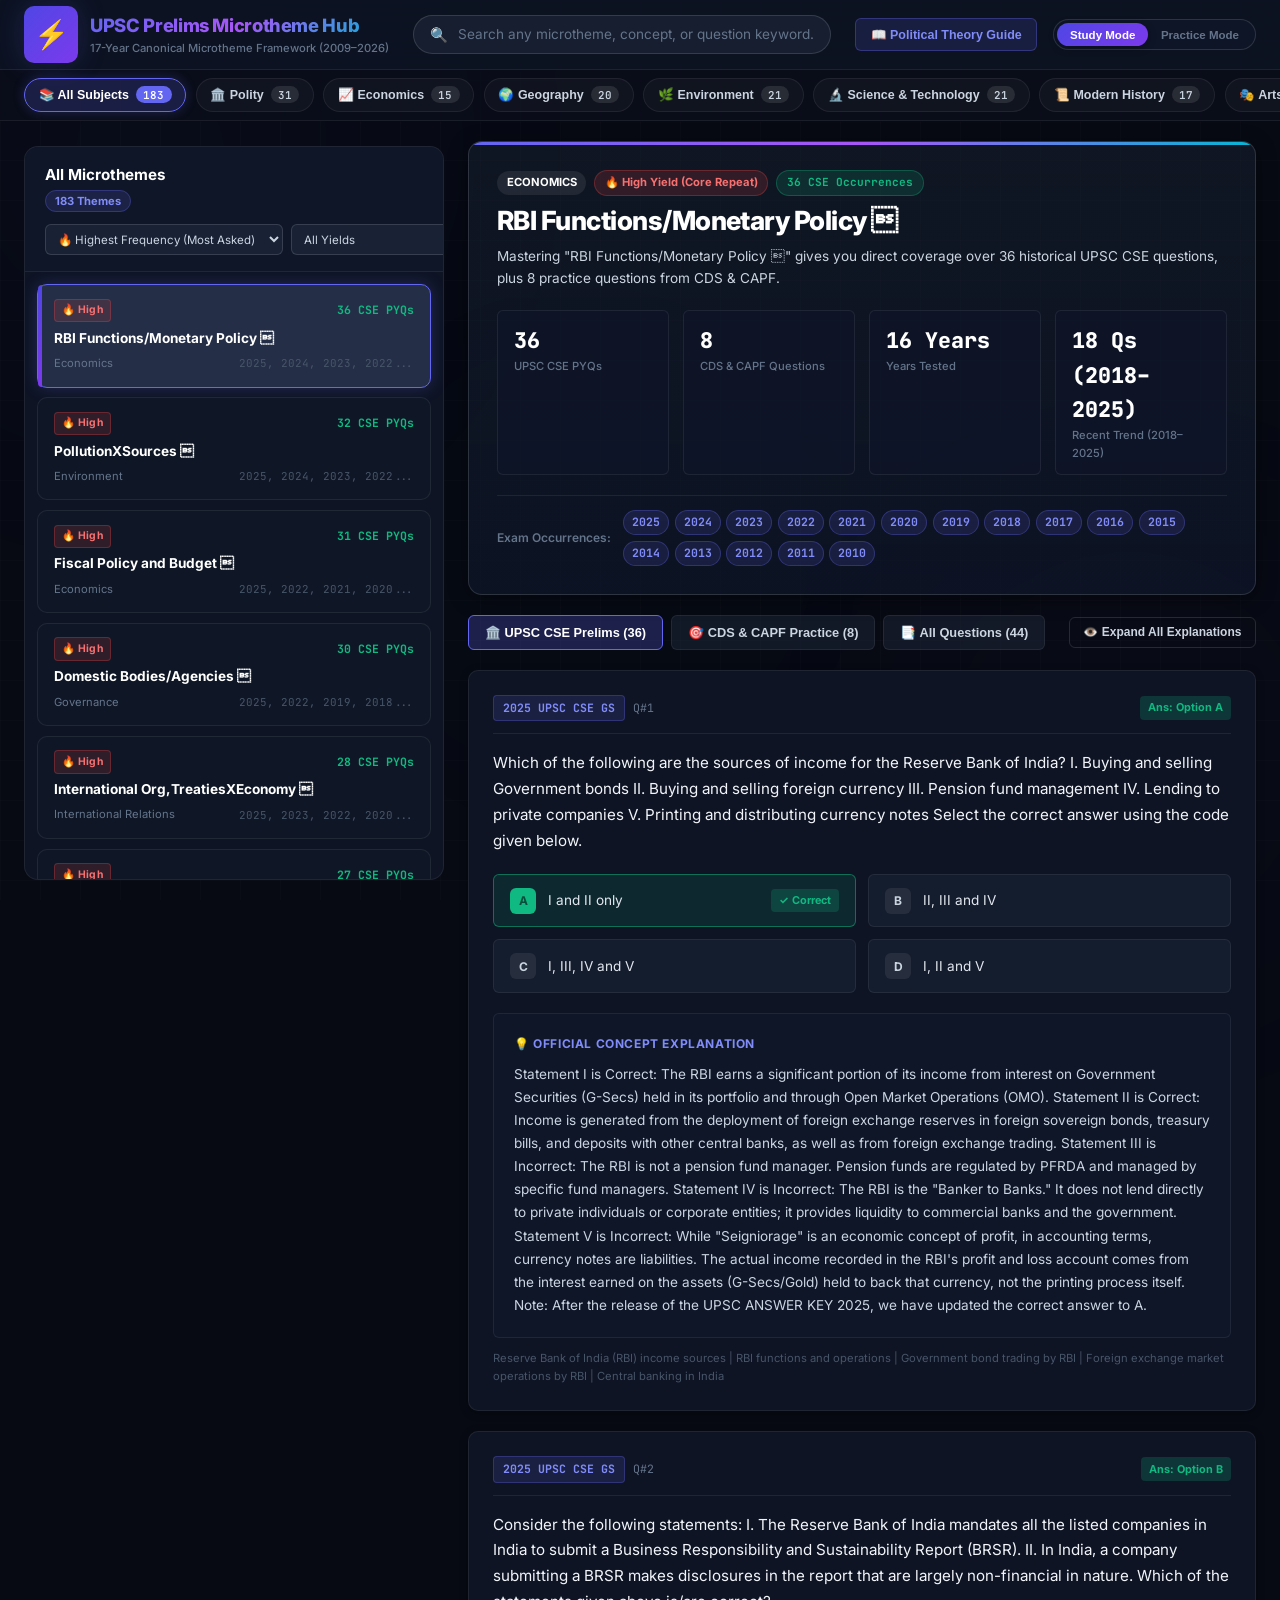
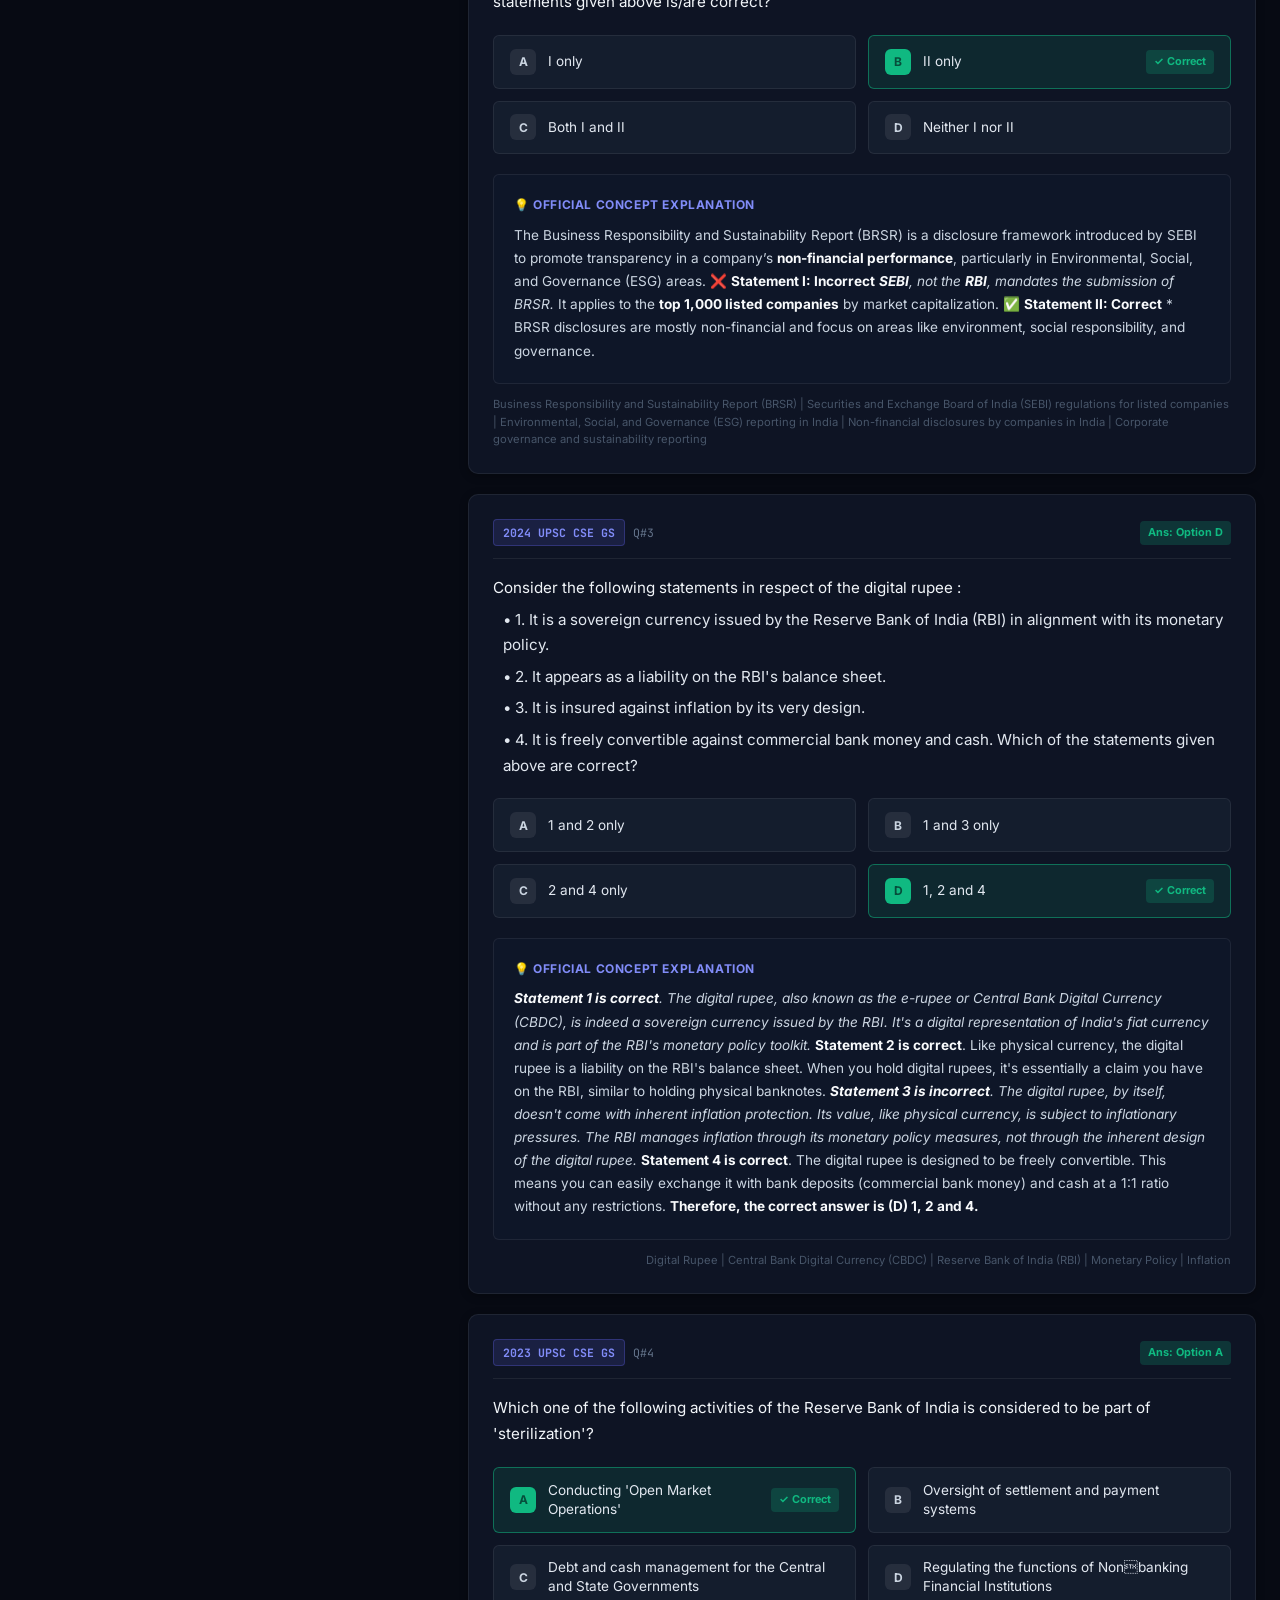
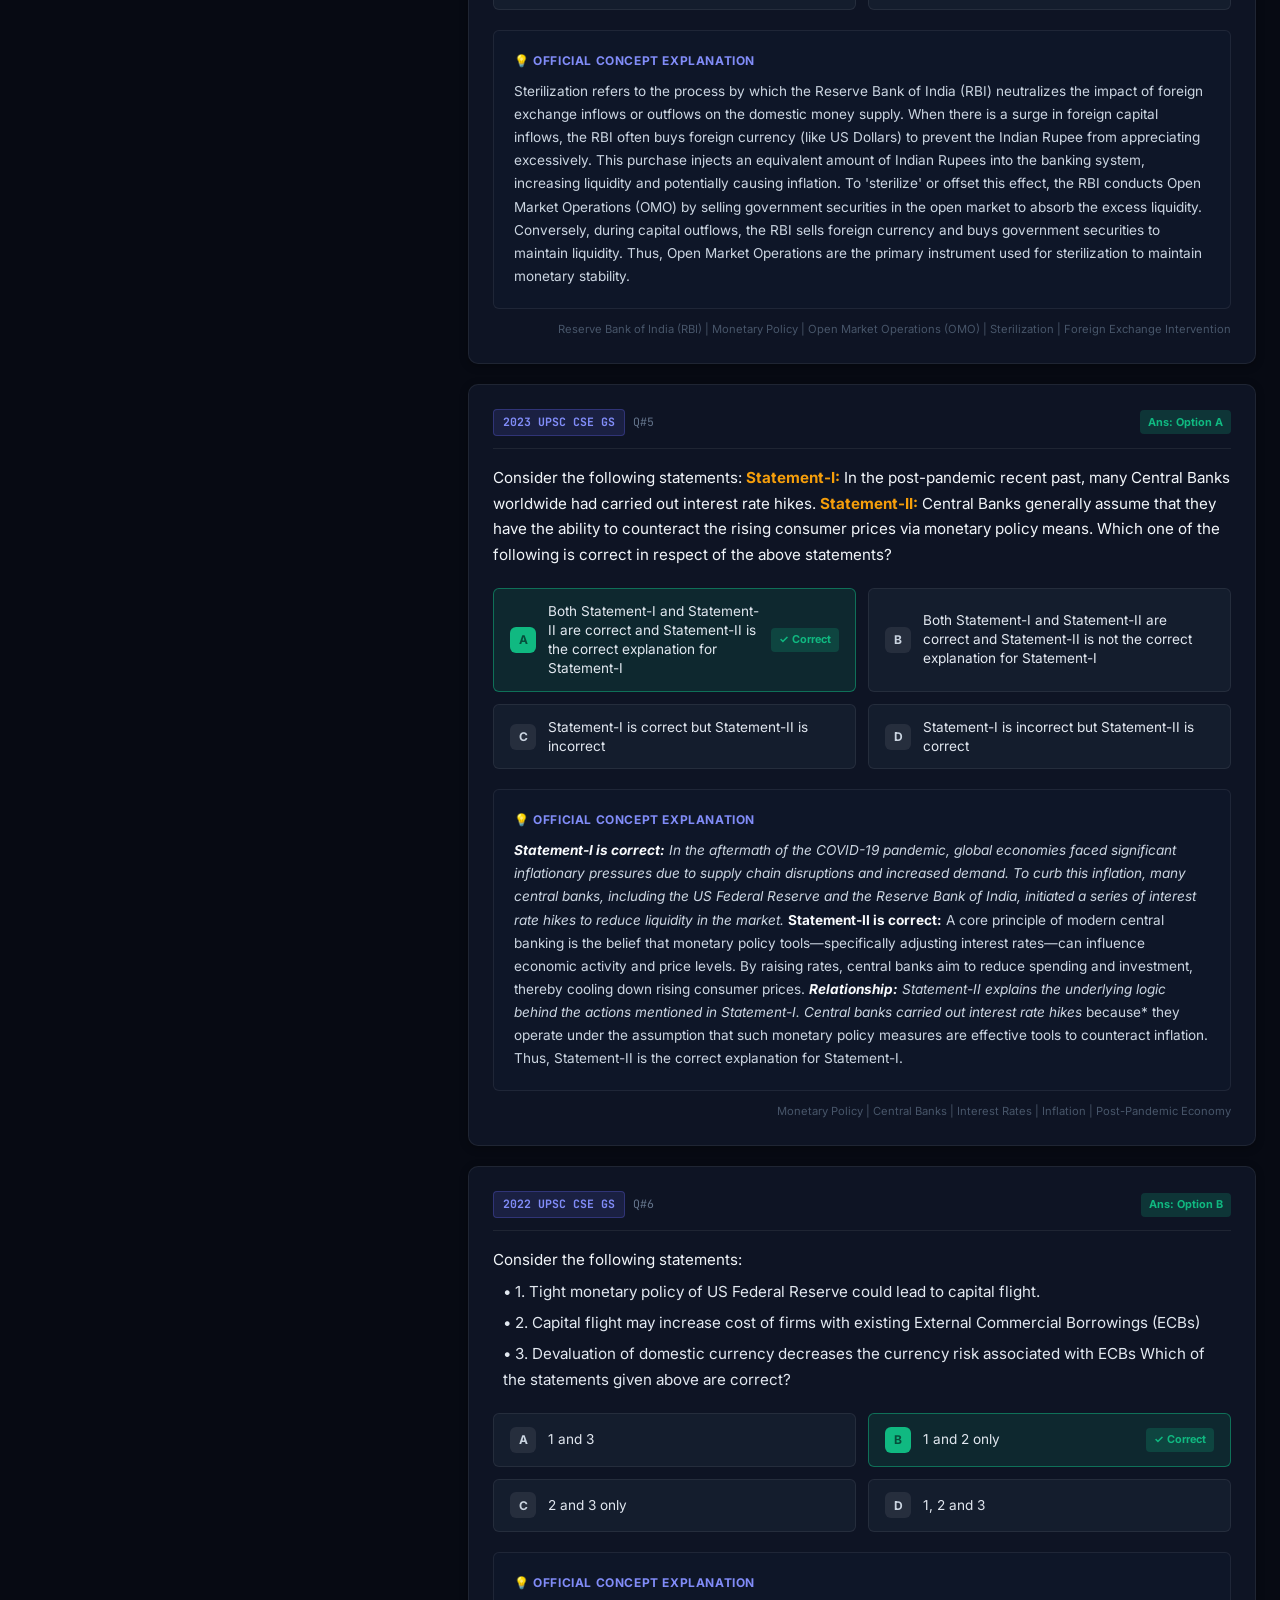
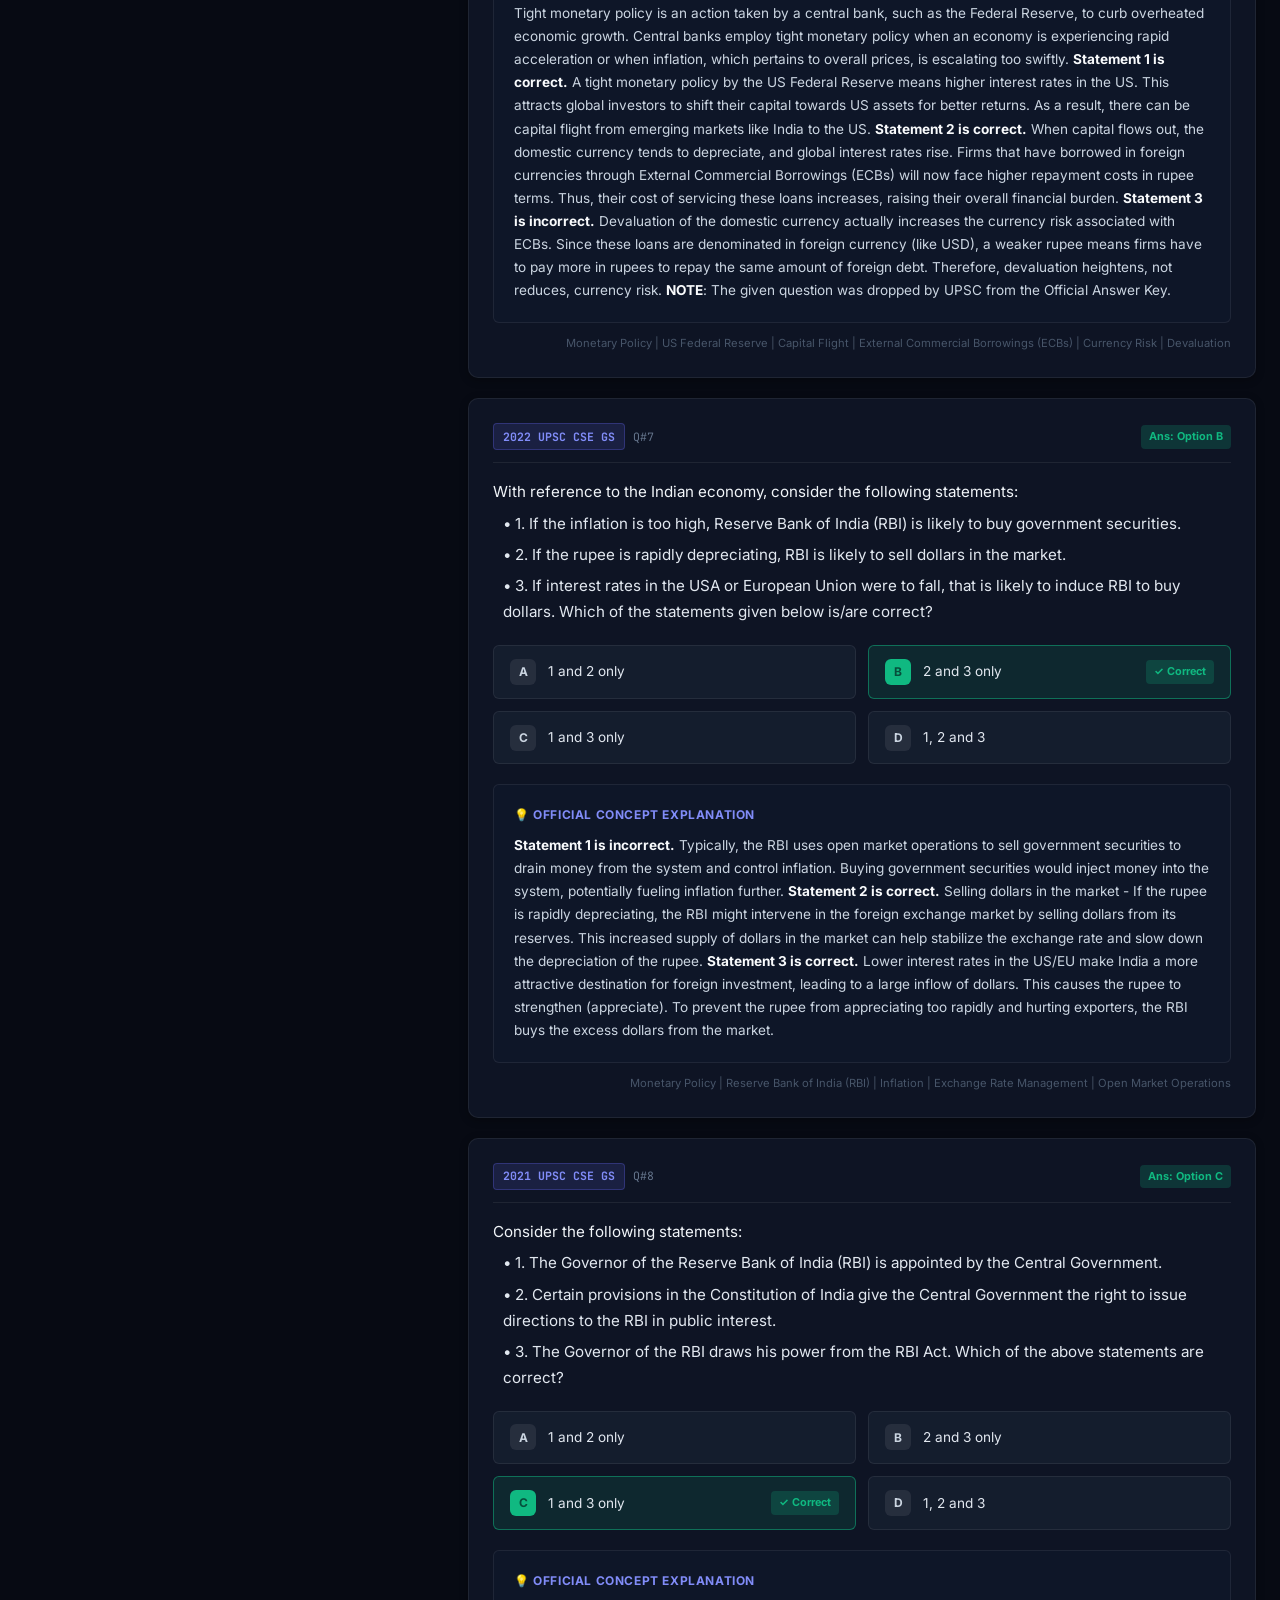
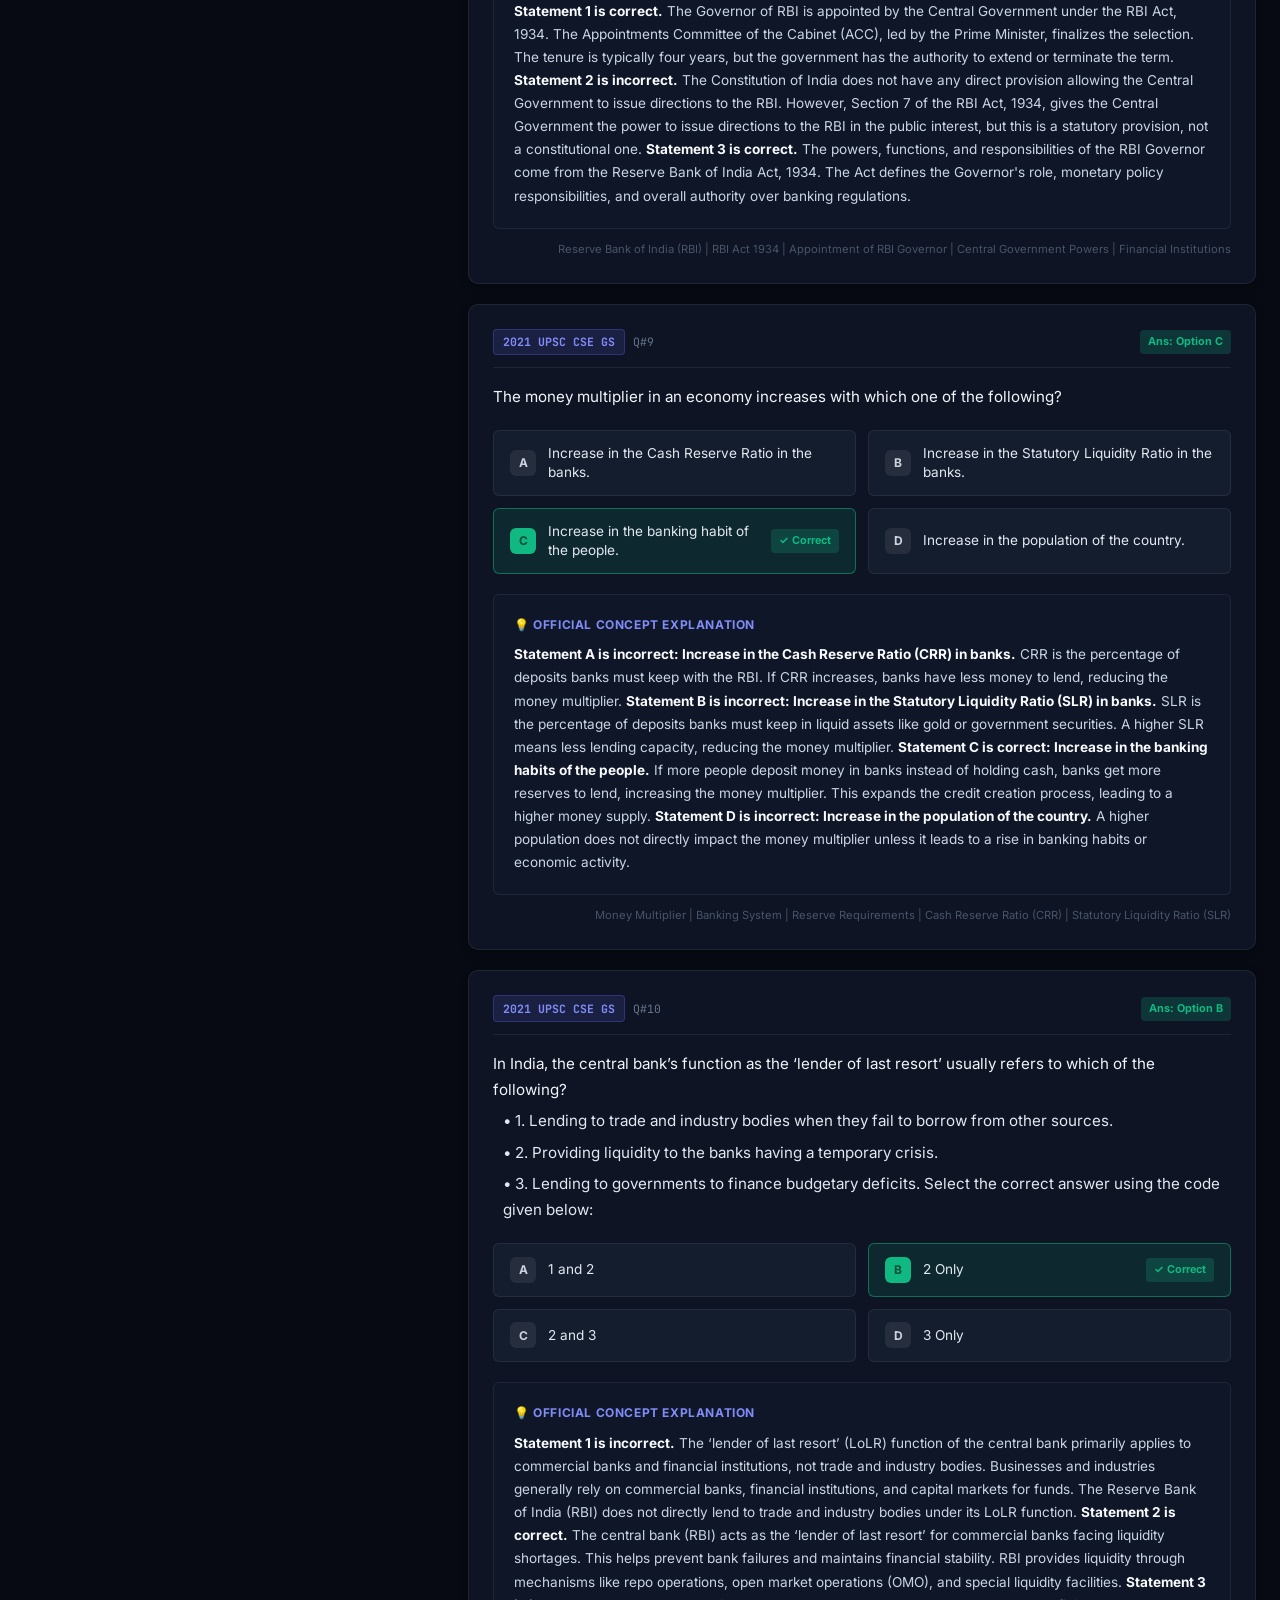
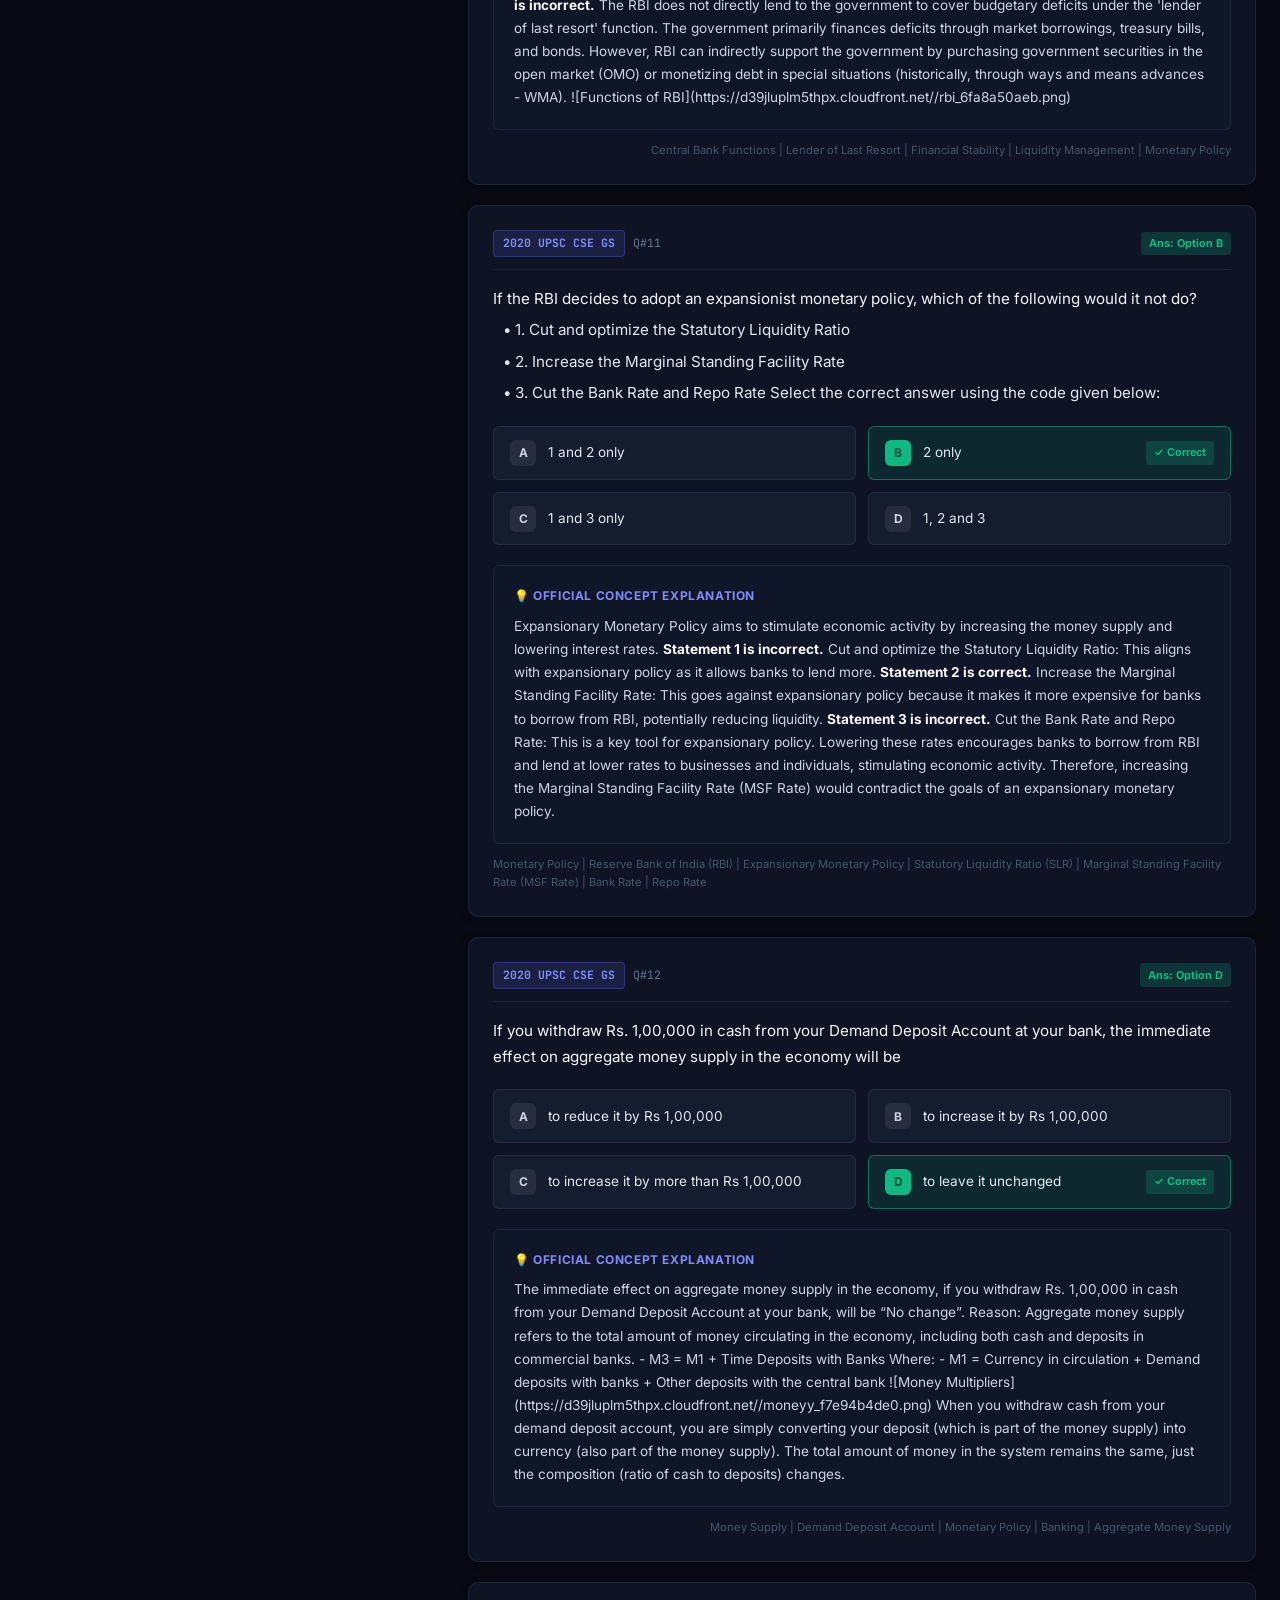
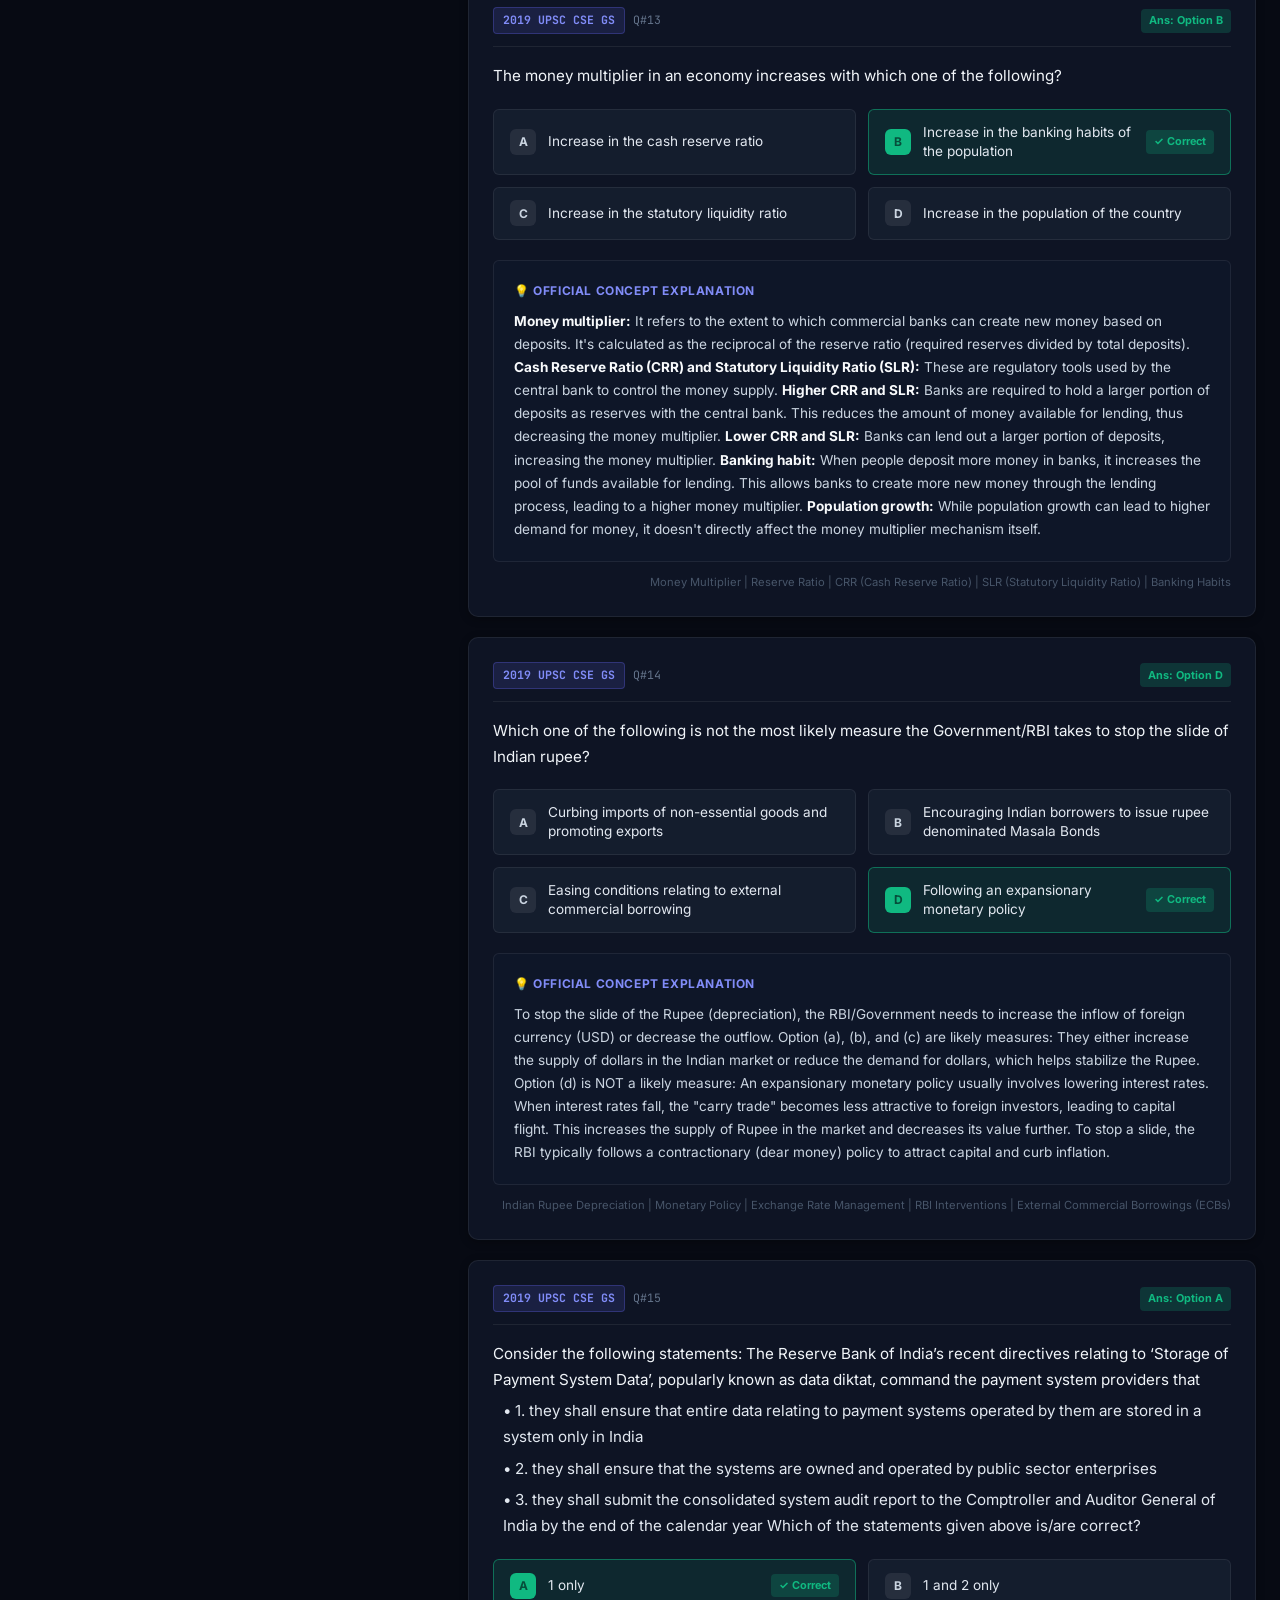
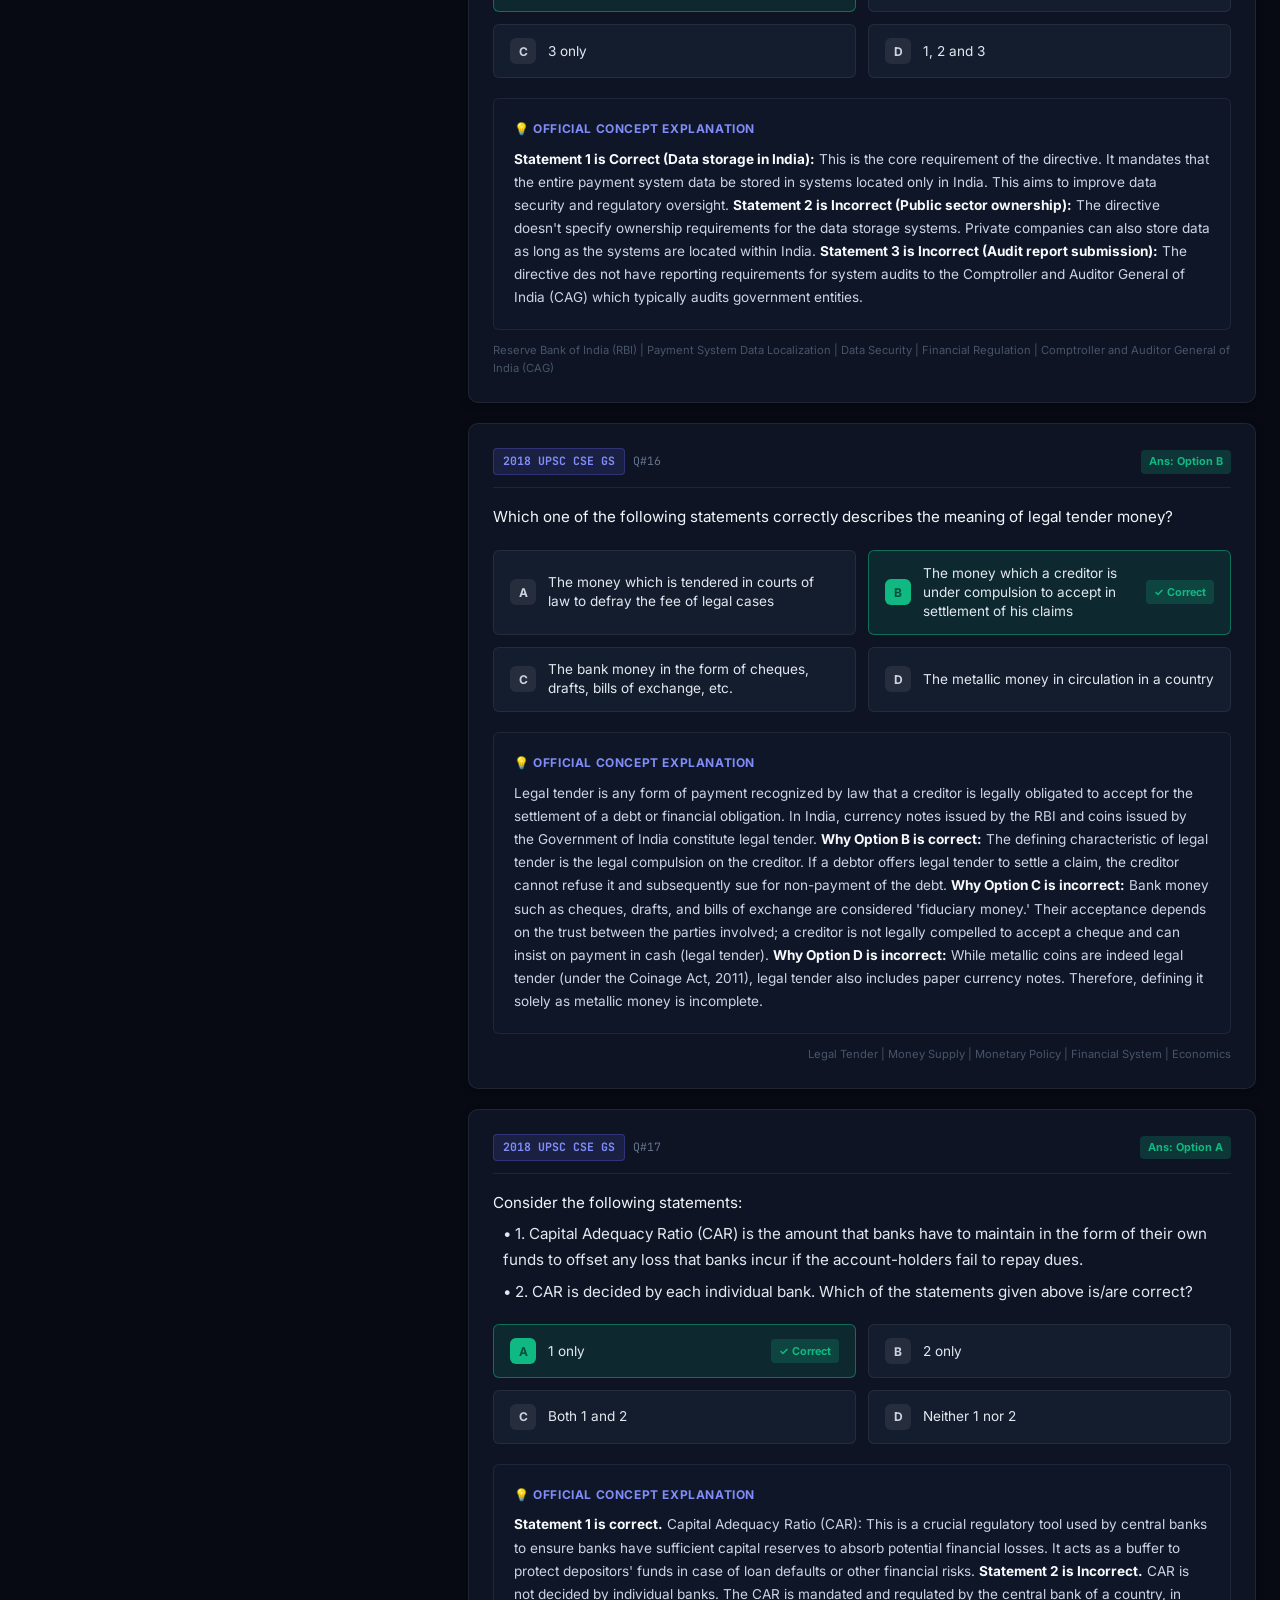
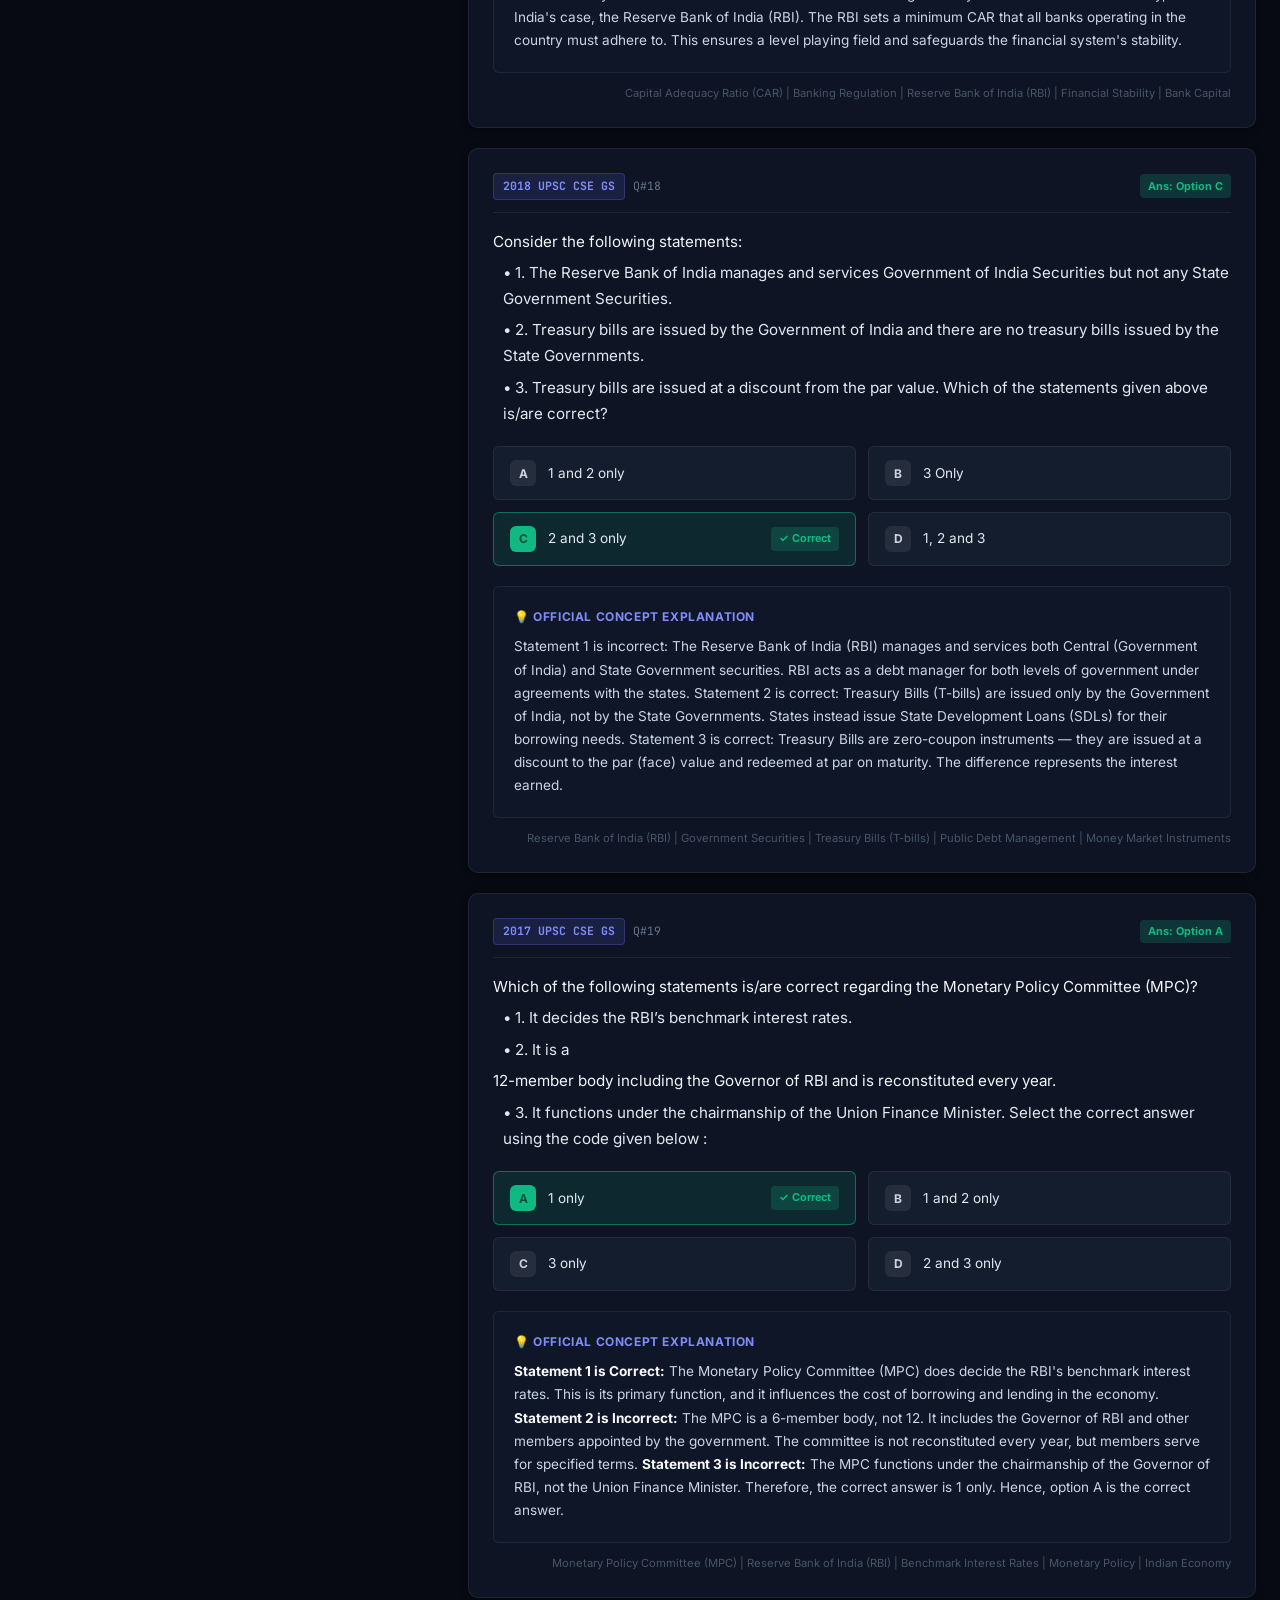
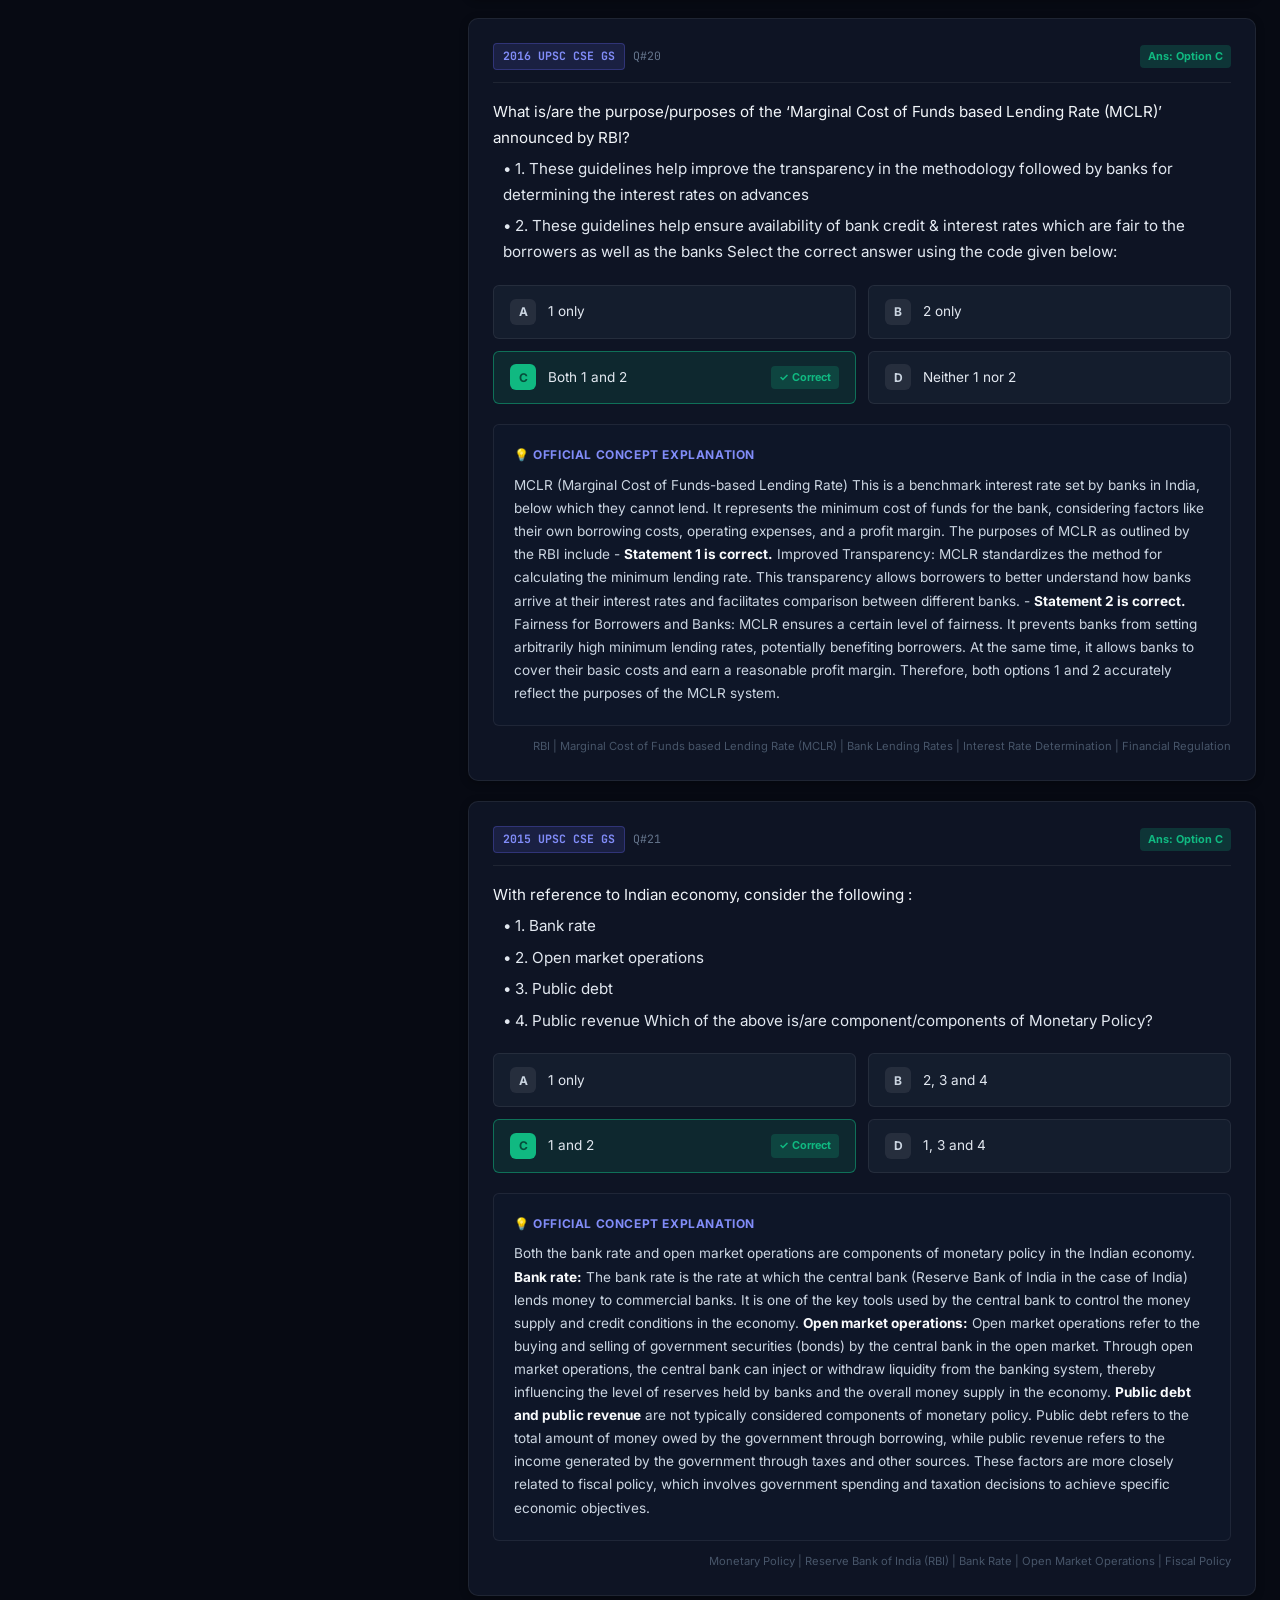
==== commit ffe2c8c7: "fix(mobile): enhance responsive layout, touch targets, and mobile microtheme navigation" ====
--- a/docs/index.html
+++ b/docs/index.html
@@ -58,11 +58,16 @@
         <div class="portal-layout">
             
             <!-- Left Pane: Microtheme List & Explorer -->
-            <aside class="sidebar-pane">
+            <aside class="sidebar-pane" id="sidebar-pane">
                 <div class="sidebar-header">
                     <div class="sidebar-header-top">
-                        <h2 class="sidebar-title" id="current-subject-title">All Microthemes</h2>
-                        <span class="theme-counter" id="theme-count-badge">183 Themes</span>
+                        <div class="sidebar-header-title-wrap">
+                            <h2 class="sidebar-title" id="current-subject-title">All Microthemes</h2>
+                            <span class="theme-counter" id="theme-count-badge">183 Themes</span>
+                        </div>
+                        <button class="mobile-collapse-btn" id="mobile-toggle-sidebar" aria-label="Toggle themes list">
+                            <span id="mobile-toggle-icon">▲ Collapse</span>
+                        </button>
                     </div>
 
                     <!-- Filter Controls -->
--- a/docs/style.css
+++ b/docs/style.css
@@ -1015,27 +1015,305 @@
     color: var(--accent-indigo-light);
 }
 
+/* Mobile Collapse Button */
+.mobile-collapse-btn {
+    display: none;
+    background: rgba(99, 102, 241, 0.15);
+    border: 1px solid rgba(99, 102, 241, 0.3);
+    color: var(--accent-indigo-light);
+    font-size: 0.72rem;
+    font-weight: 600;
+    padding: 0.35rem 0.75rem;
+    border-radius: var(--radius-sm);
+    cursor: pointer;
+}
+
 /* =======================================================
-   Responsive Breakpoints
+   Responsive Breakpoints (Mobile First & Adaptive)
    ======================================================= */
-@media (max-width: 1100px) {
+
+@media (max-width: 1024px) {
     .portal-layout {
         grid-template-columns: 1fr;
-    }
+        gap: 1.25rem;
+    }
+
     .sidebar-pane {
         position: static;
-        height: 400px;
+        height: auto;
+        max-height: 520px;
+        transition: max-height 0.3s ease;
+    }
+
+    .sidebar-pane.collapsed .microtheme-list,
+    .sidebar-pane.collapsed .sidebar-controls {
+        display: none;
+    }
+
+    .mobile-collapse-btn {
+        display: inline-flex;
+        align-items: center;
+        gap: 0.3rem;
+    }
+
+    .theme-hero-card {
+        padding: 1.35rem;
+    }
+
+    .theme-hero-title {
+        font-size: 1.35rem;
+    }
+
+    .hero-stats-row {
+        grid-template-columns: repeat(2, 1fr);
     }
 }
 
 @media (max-width: 768px) {
+    :root {
+        --header-height: auto;
+    }
+
+    .navbar {
+        height: auto;
+        padding: 0.6rem 0;
+    }
+
     .nav-container {
         flex-direction: column;
-        height: auto;
+        align-items: stretch;
+        gap: 0.75rem;
+        padding: 0 1rem;
+    }
+
+    .nav-brand {
+        justify-content: center;
+    }
+
+    .brand-icon {
+        font-size: 1.35rem;
+        padding: 0.3rem 0.5rem;
+    }
+
+    .brand-title {
+        font-size: 1.05rem;
+    }
+
+    .nav-center {
+        max-width: 100%;
+    }
+
+    .global-search-box {
+        padding: 0.4rem 0.85rem;
+    }
+
+    .global-search-box input {
+        font-size: 0.82rem;
+    }
+
+    .nav-actions {
+        justify-content: space-between;
+        width: 100%;
+    }
+
+    .nav-btn {
+        font-size: 0.72rem;
+        padding: 0.4rem 0.7rem;
+    }
+
+    .mode-btn {
+        font-size: 0.68rem;
+        padding: 0.3rem 0.65rem;
+    }
+
+    .subject-container {
+        padding: 0.4rem 1rem;
+        gap: 0.45rem;
+    }
+
+    .subject-tab {
+        padding: 0.35rem 0.7rem;
+        font-size: 0.72rem;
+    }
+
+    .portal-main {
         padding: 1rem;
     }
+
+    .sidebar-pane {
+        max-height: 440px;
+    }
+
+    .sidebar-controls {
+        grid-template-columns: 1fr;
+    }
+
+    .portal-select {
+        padding: 0.45rem;
+        font-size: 0.75rem;
+    }
+
+    .theme-hero-card {
+        padding: 1.15rem;
+    }
+
+    .theme-hero-title {
+        font-size: 1.2rem;
+    }
+
+    .theme-hero-desc {
+        font-size: 0.8rem;
+        line-height: 1.5;
+    }
+
     .hero-stats-row {
         grid-template-columns: 1fr 1fr;
+        gap: 0.5rem;
+    }
+
+    .hero-stat-box {
+        padding: 0.6rem 0.75rem;
+    }
+
+    .hsb-num {
+        font-size: 1.15rem;
+    }
+
+    .hsb-label {
+        font-size: 0.65rem;
+    }
+
+    .question-tabs-row {
+        flex-direction: column;
+        align-items: stretch;
+        gap: 0.75rem;
+    }
+
+    .q-tabs {
+        width: 100%;
+        overflow-x: auto;
+        padding-bottom: 0.25rem;
+        scrollbar-width: none;
+    }
+
+    .q-tabs::-webkit-scrollbar {
+        display: none;
+    }
+
+    .q-tab {
+        font-size: 0.72rem;
+        padding: 0.45rem 0.75rem;
+        white-space: nowrap;
+        flex-shrink: 0;
+    }
+
+    .toggle-all-exp-btn {
+        width: 100%;
+        text-align: center;
+        padding: 0.5rem;
+    }
+
+    .question-card-portal {
+        padding: 1.15rem;
+    }
+
+    .qc-header {
+        flex-direction: column;
+        align-items: flex-start;
+        gap: 0.4rem;
+    }
+
+    .qc-badges {
+        flex-wrap: wrap;
+    }
+
+    .qc-question-body {
+        font-size: 0.88rem;
+        line-height: 1.6;
+    }
+
+    .qc-options-grid {
+        grid-template-columns: 1fr;
+        gap: 0.6rem;
+    }
+
+    .qc-option {
+        padding: 0.7rem 0.85rem;
+        min-height: 48px; /* Touch-friendly tap target */
+    }
+
+    .qc-option-badge {
+        width: 24px;
+        height: 24px;
+        font-size: 0.7rem;
+    }
+
+    .qc-option-text {
+        font-size: 0.82rem;
+    }
+
+    .qc-explanation-box {
+        padding: 1rem;
+    }
+
+    .qc-exp-content {
+        font-size: 0.8rem;
+        line-height: 1.6;
+    }
+
+    .qc-action-bar {
+        flex-direction: column;
+        align-items: stretch;
+        gap: 0.5rem;
+    }
+
+    .btn-toggle-answer {
+        width: 100%;
+        text-align: center;
+        padding: 0.55rem;
+    }
+
+    /* Modal Mobile */
+    .modal-backdrop {
+        padding: 0.75rem;
+    }
+
+    .modal-dialog {
+        max-height: 95vh;
+        border-radius: var(--radius-md);
+    }
+
+    .modal-header {
+        padding: 1rem;
+    }
+
+    .modal-title {
+        font-size: 0.95rem;
+    }
+
+    .modal-body {
+        padding: 1rem;
+        font-size: 0.82rem;
+        line-height: 1.65;
+    }
+}
+
+@media (max-width: 480px) {
+    .brand-subtitle {
+        display: none;
+    }
+
+    .theme-hero-badges {
+        flex-wrap: wrap;
+    }
+
+    .yt-pills {
+        gap: 0.25rem;
+    }
+
+    .yt-pill {
+        font-size: 0.65rem;
+        padding: 0.1rem 0.4rem;
     }
 }
 
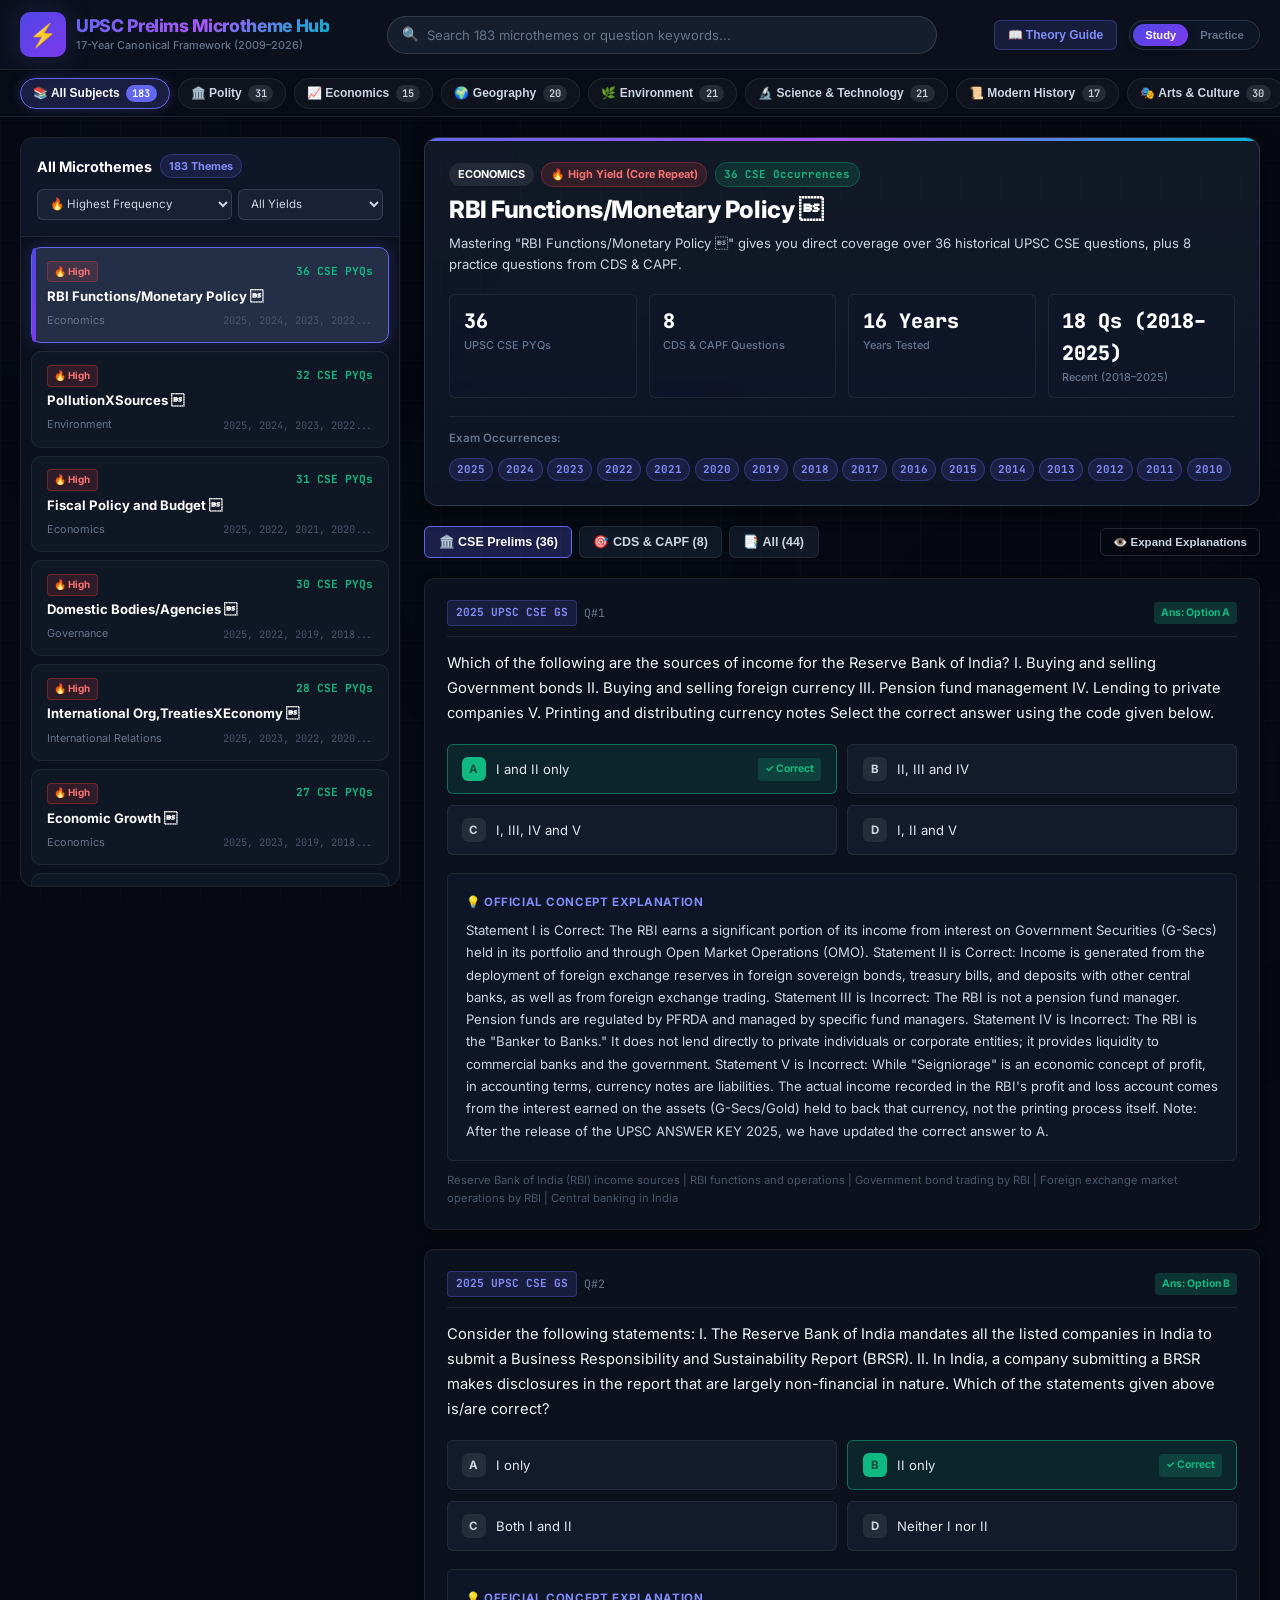
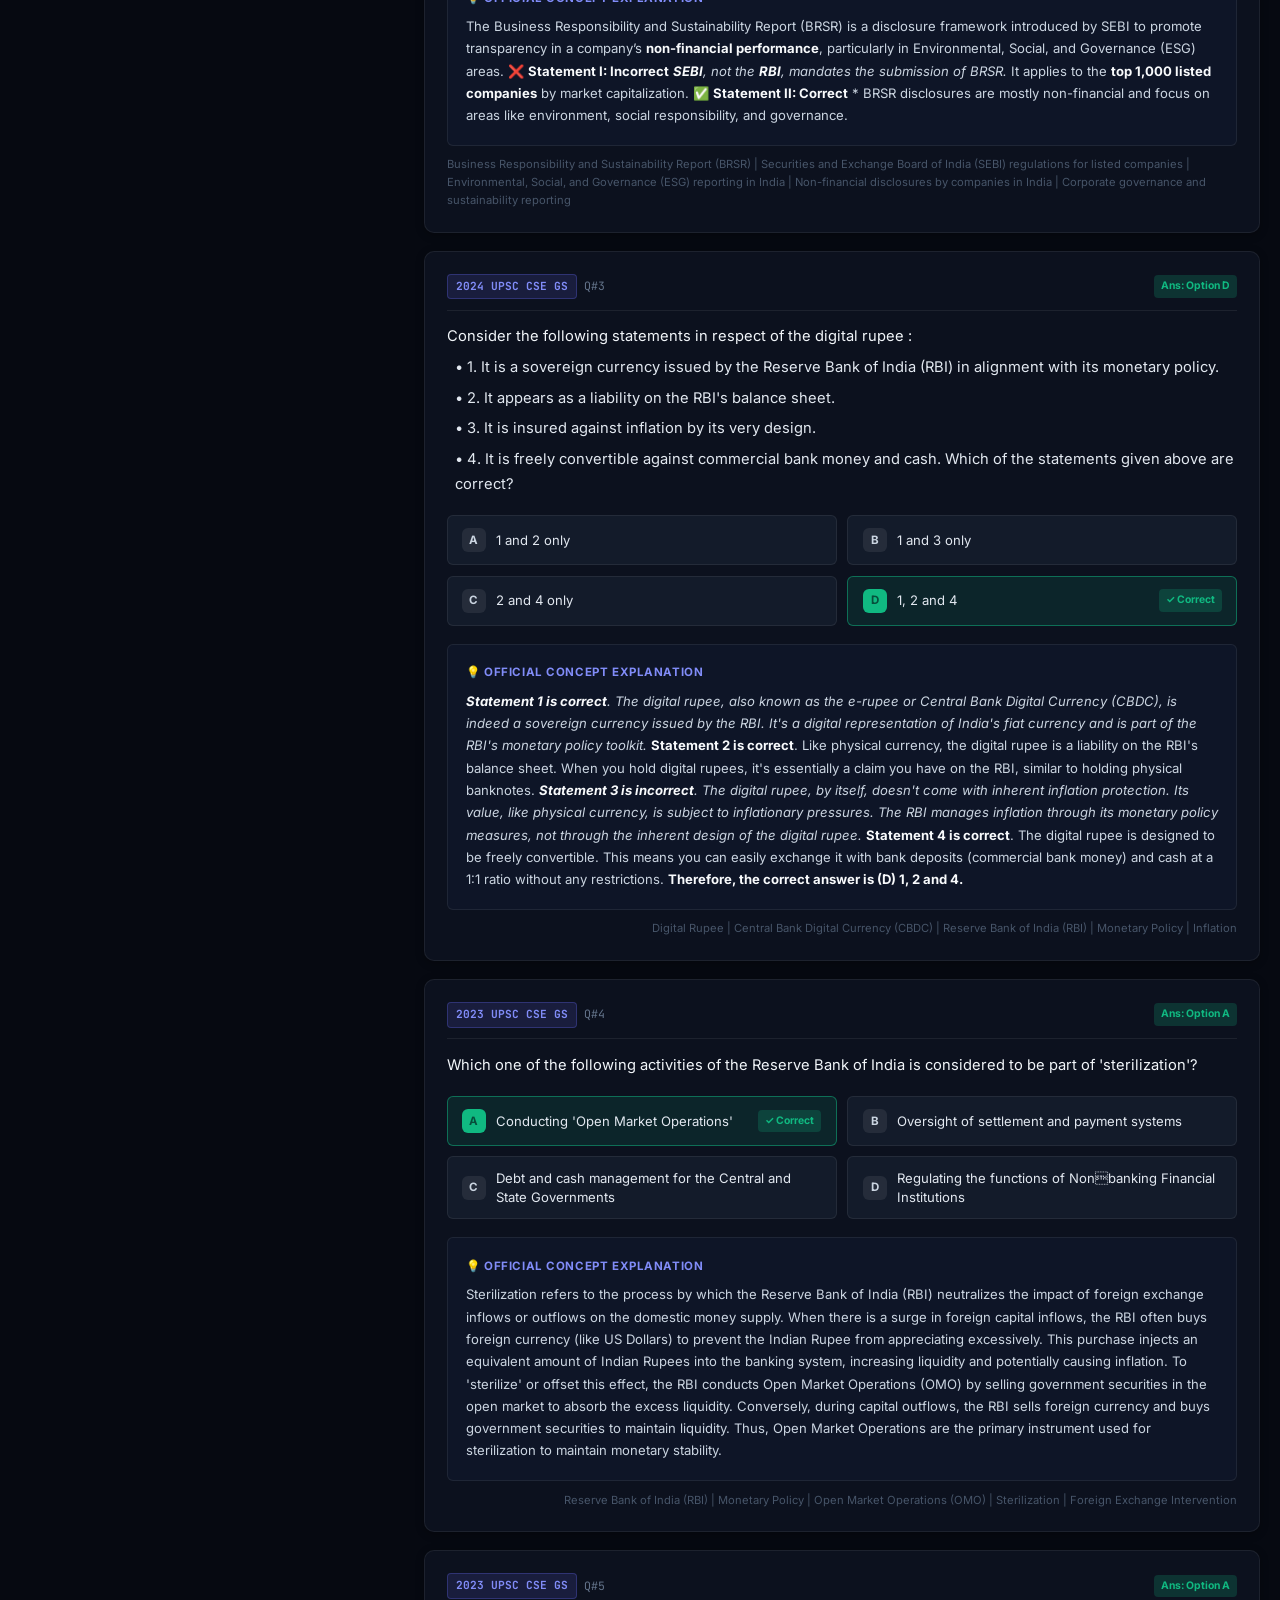
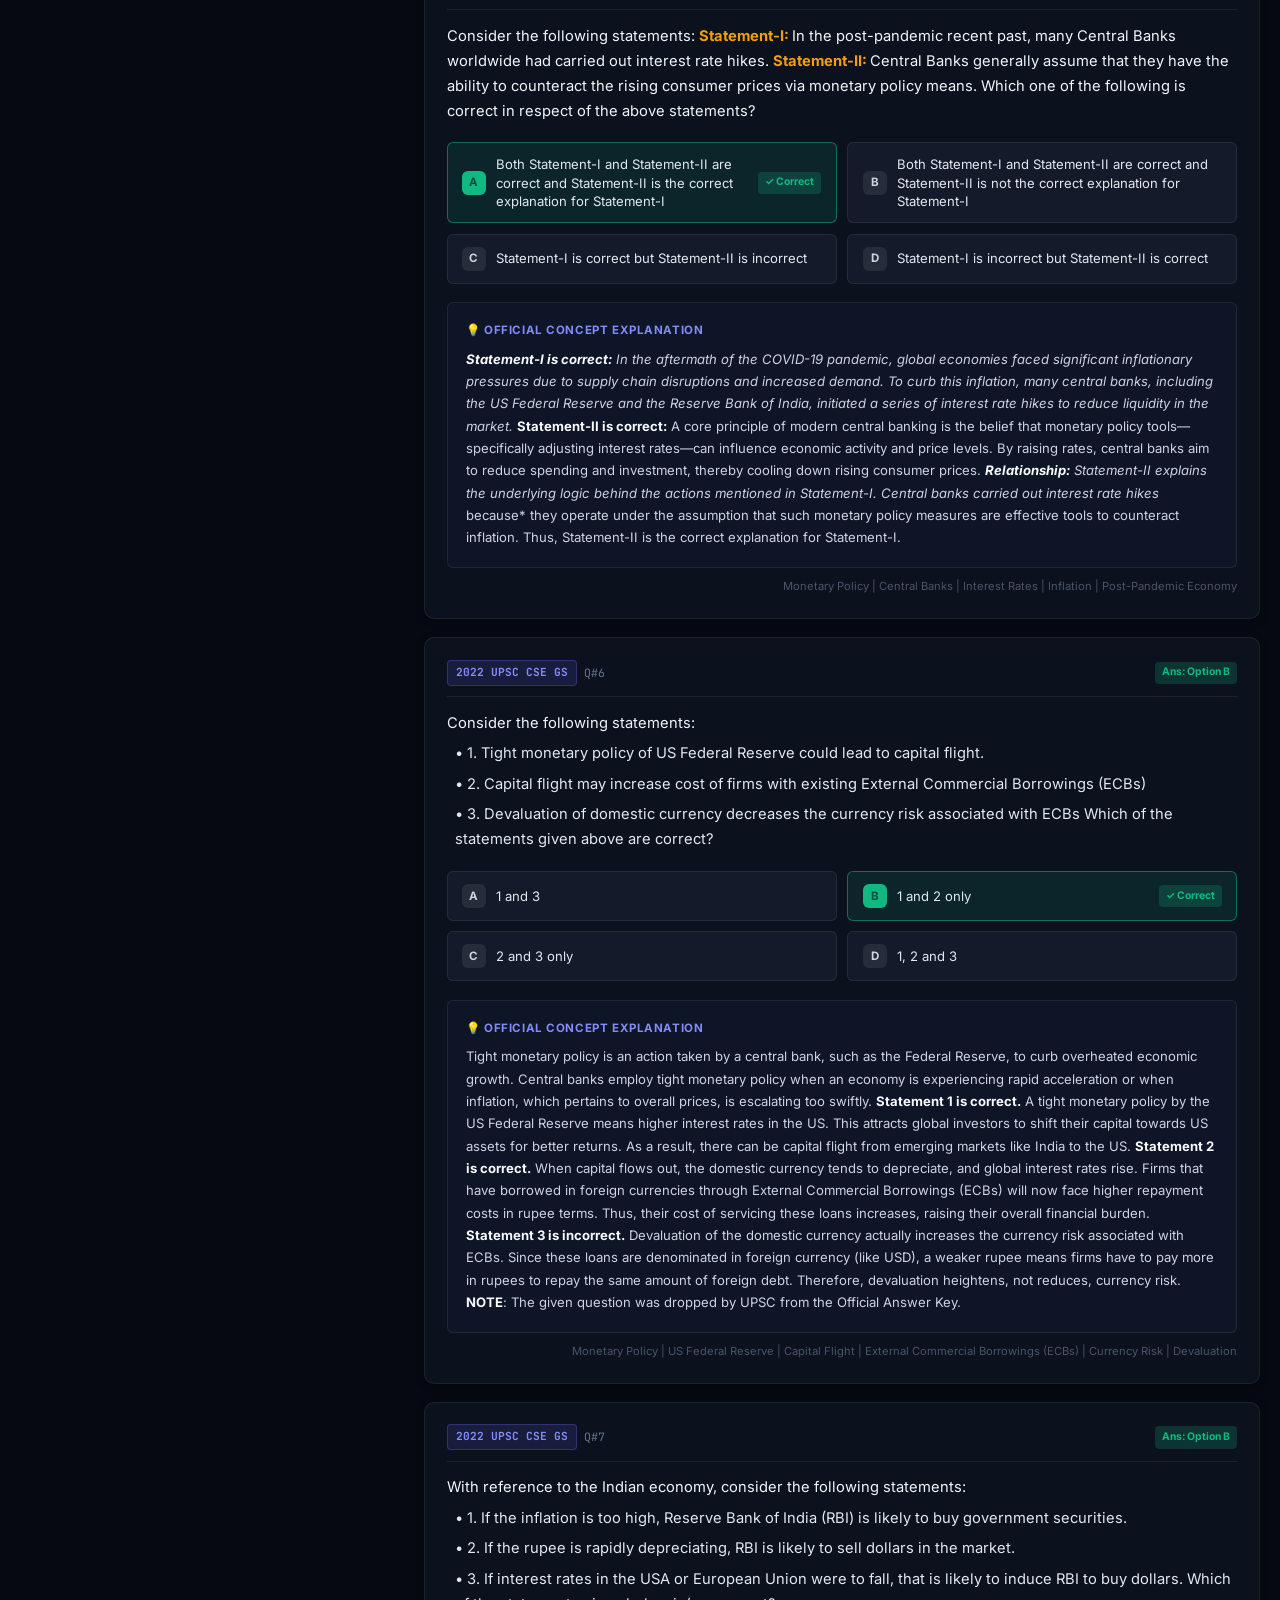
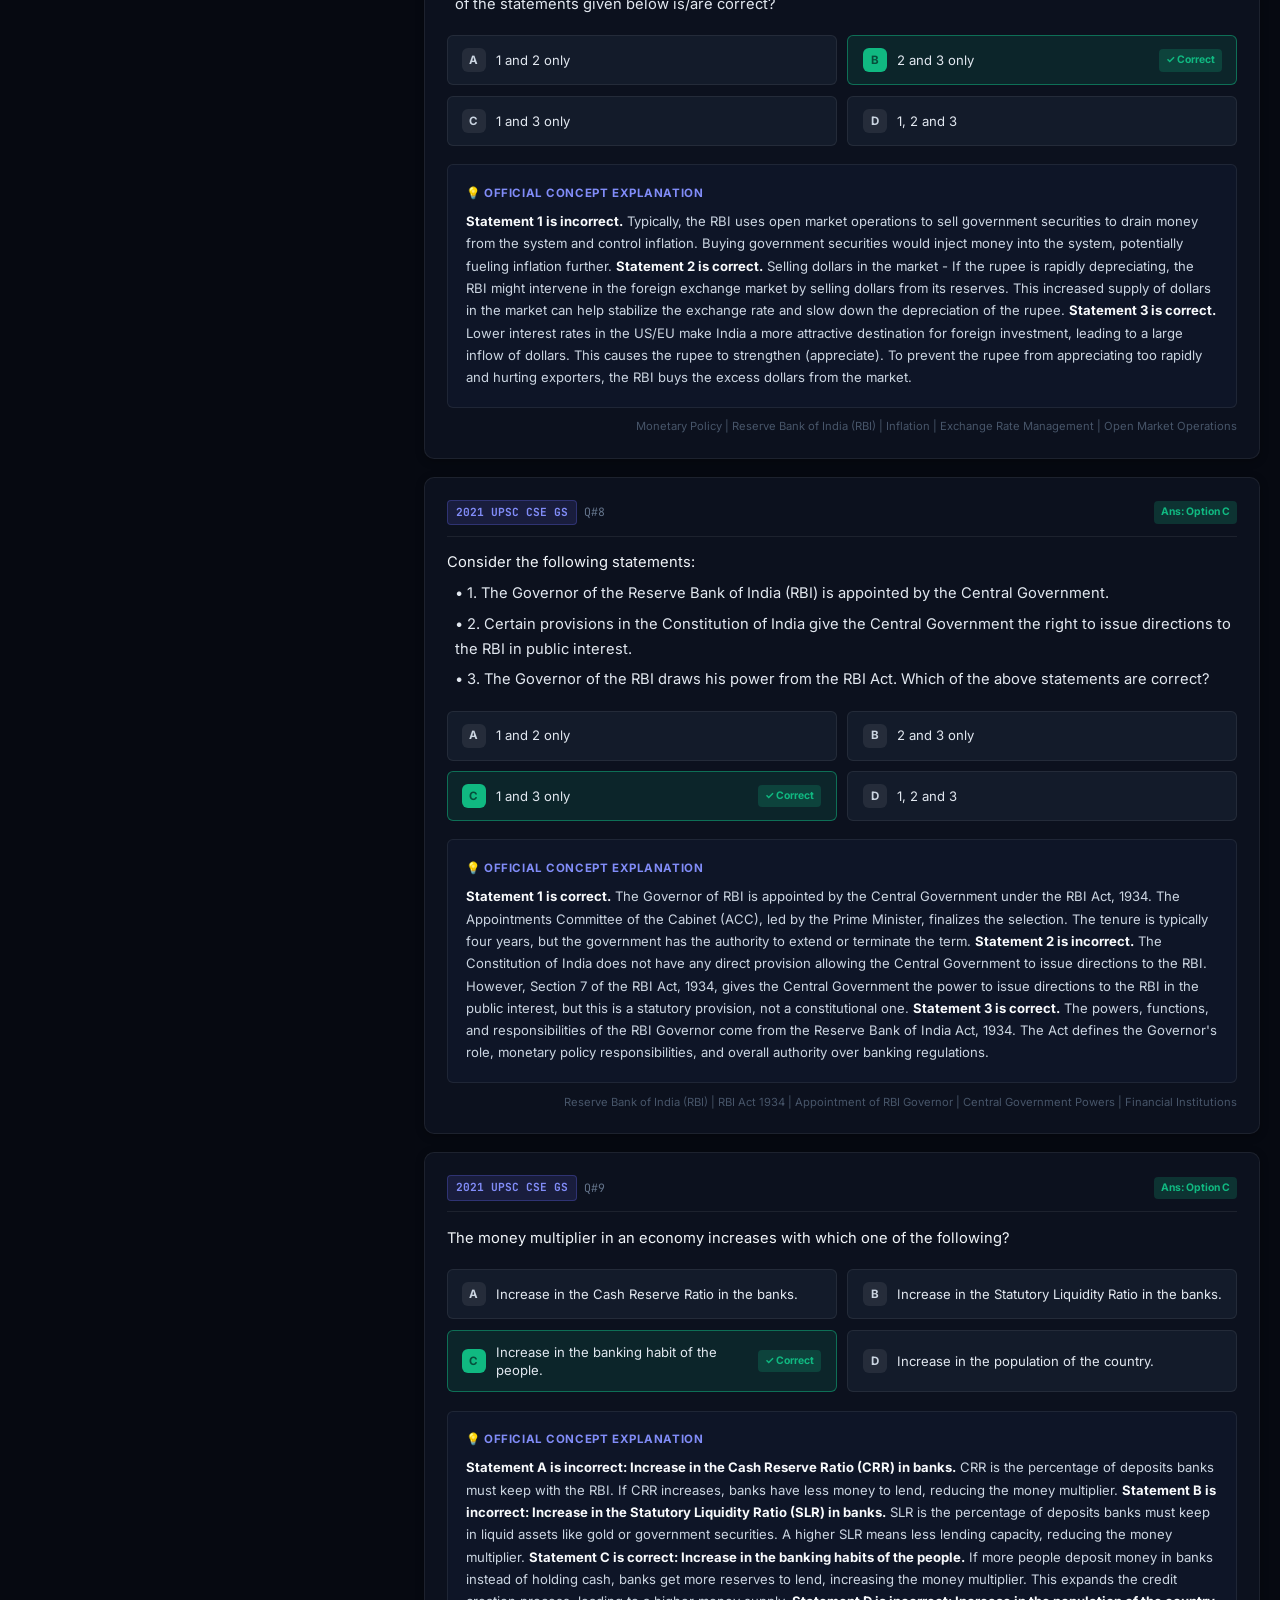
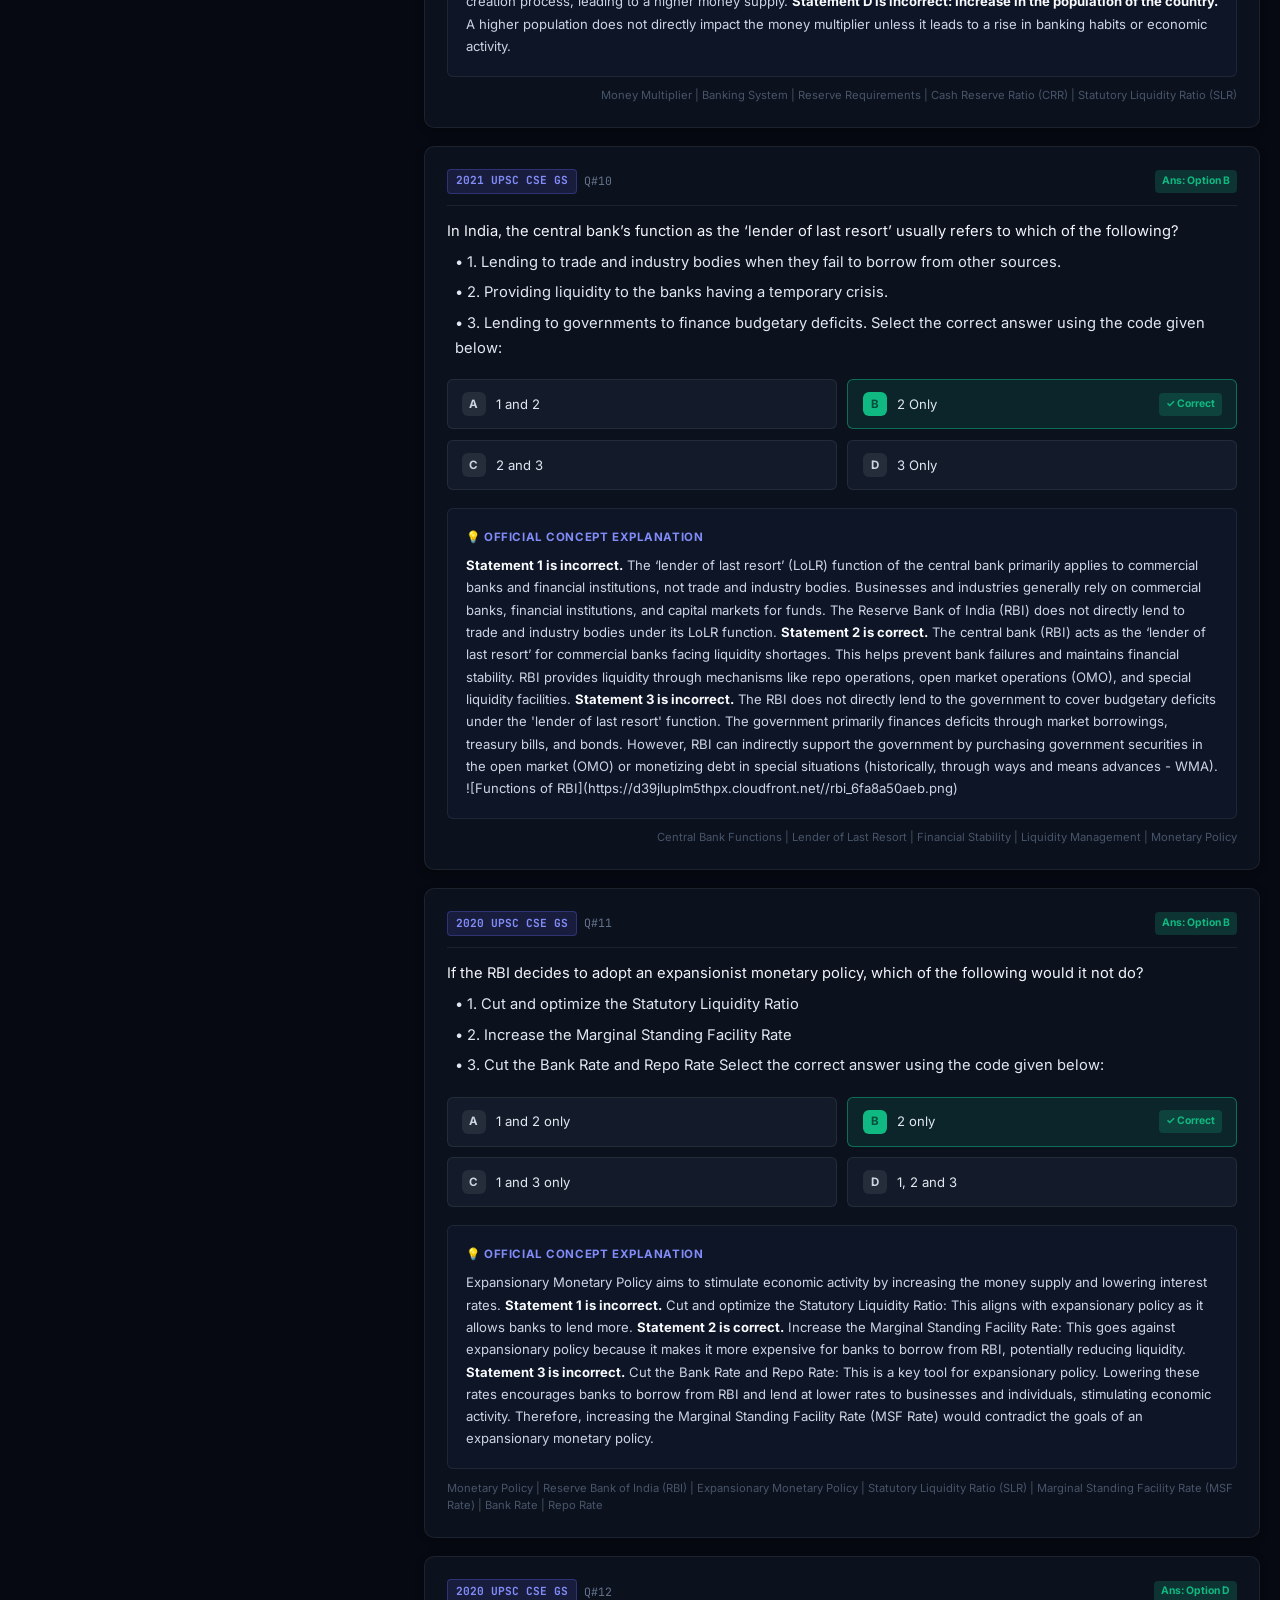
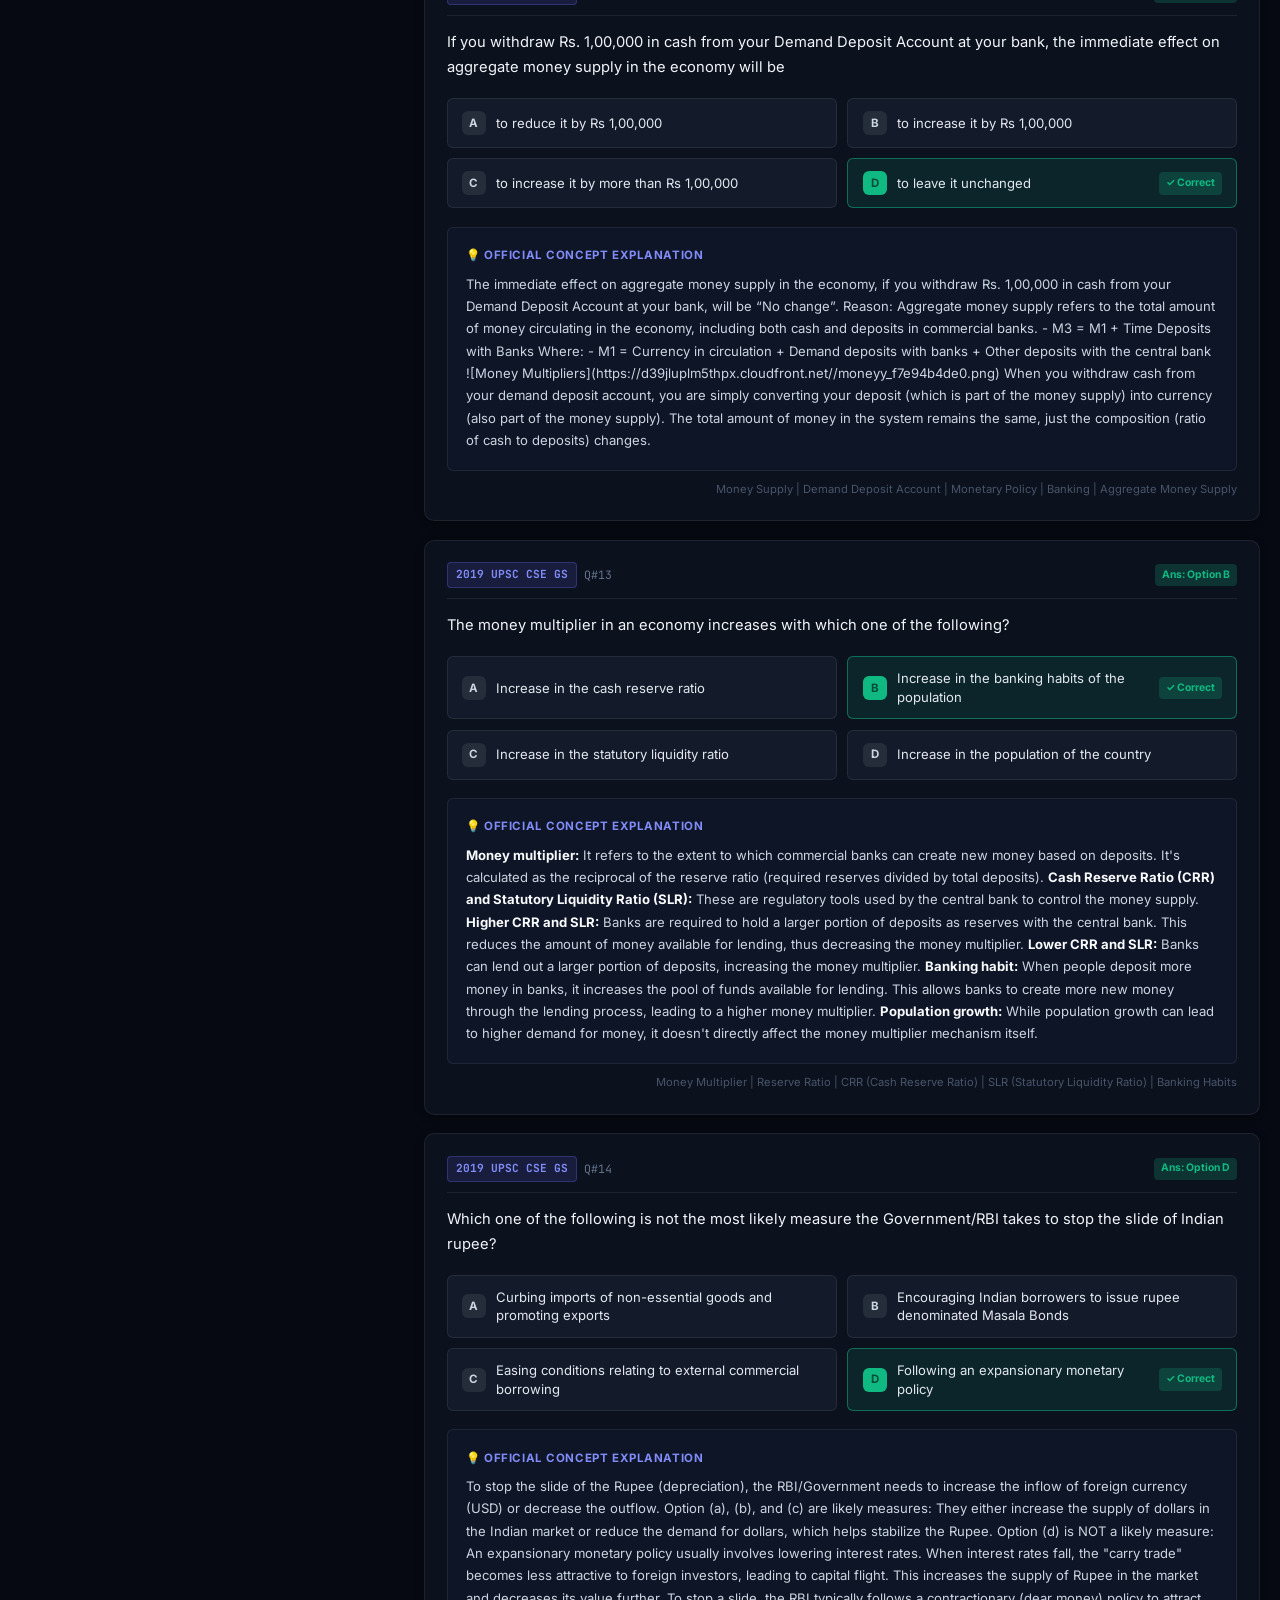
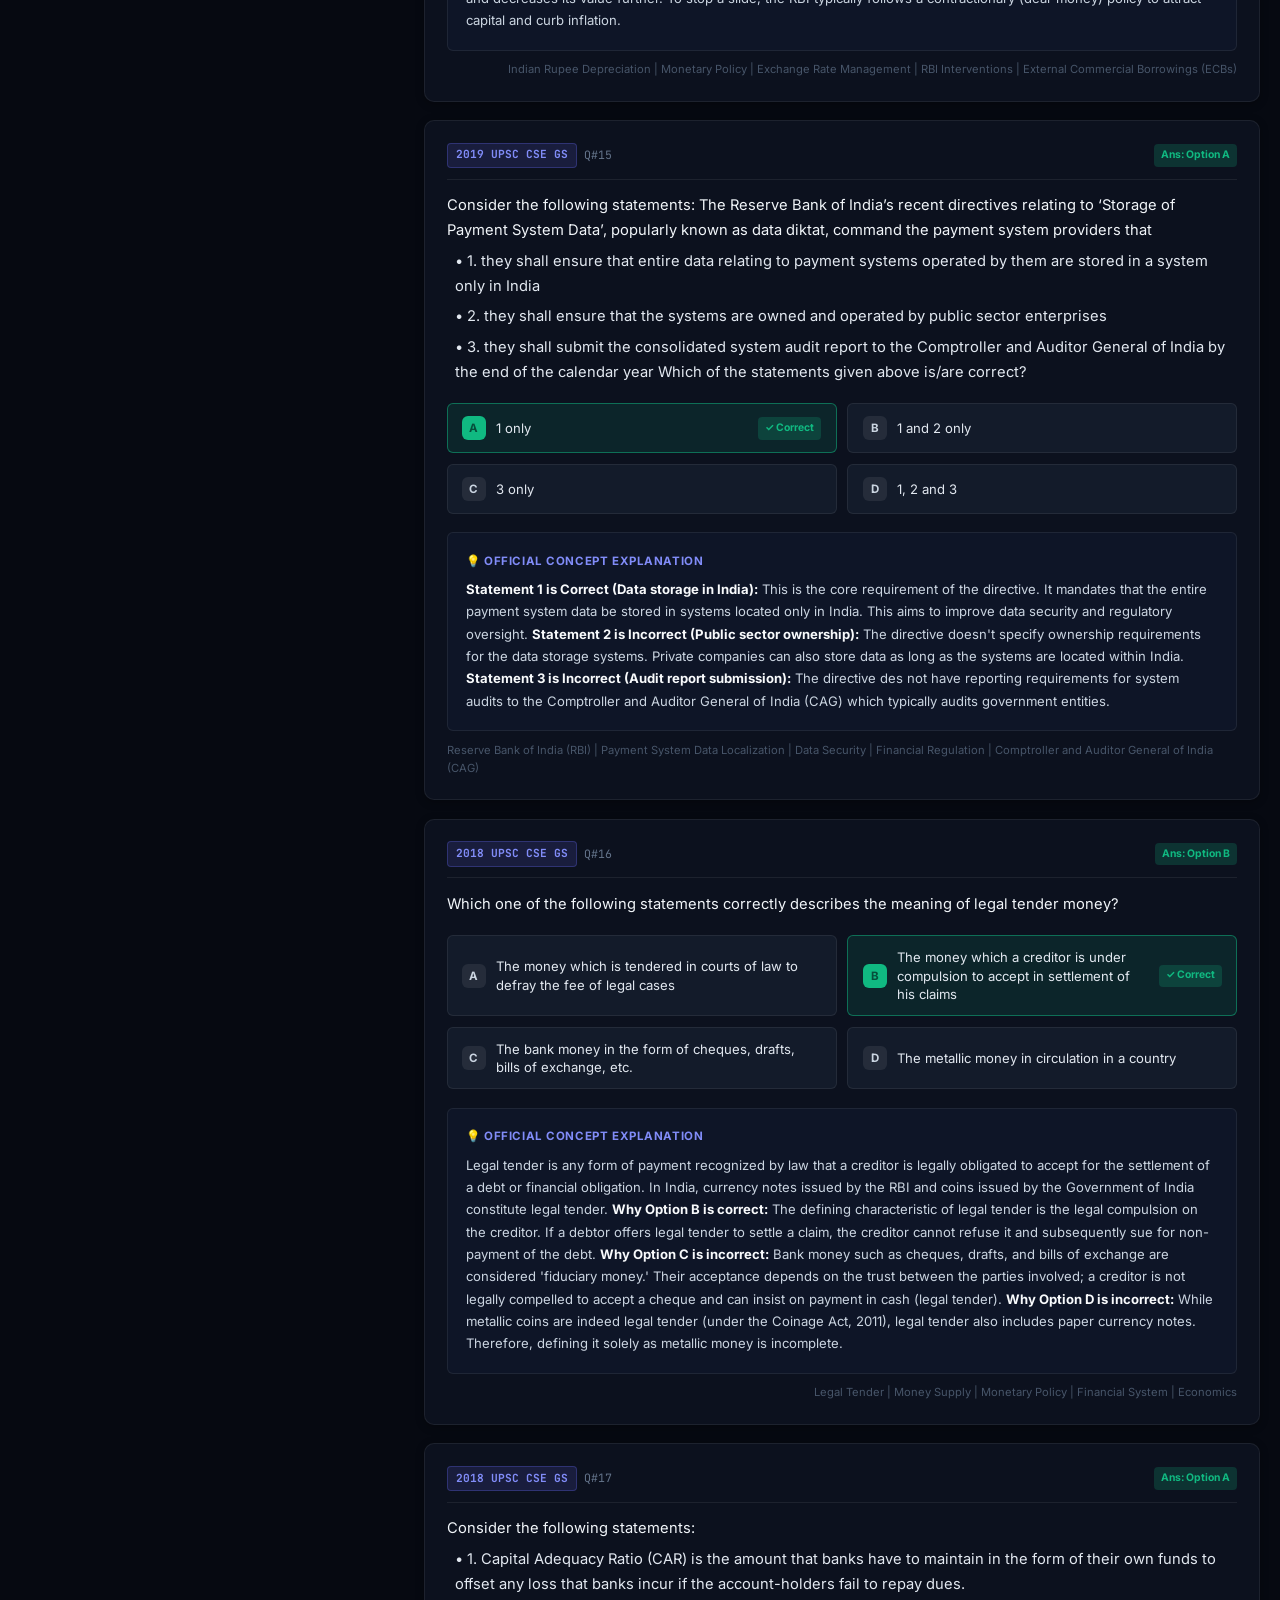
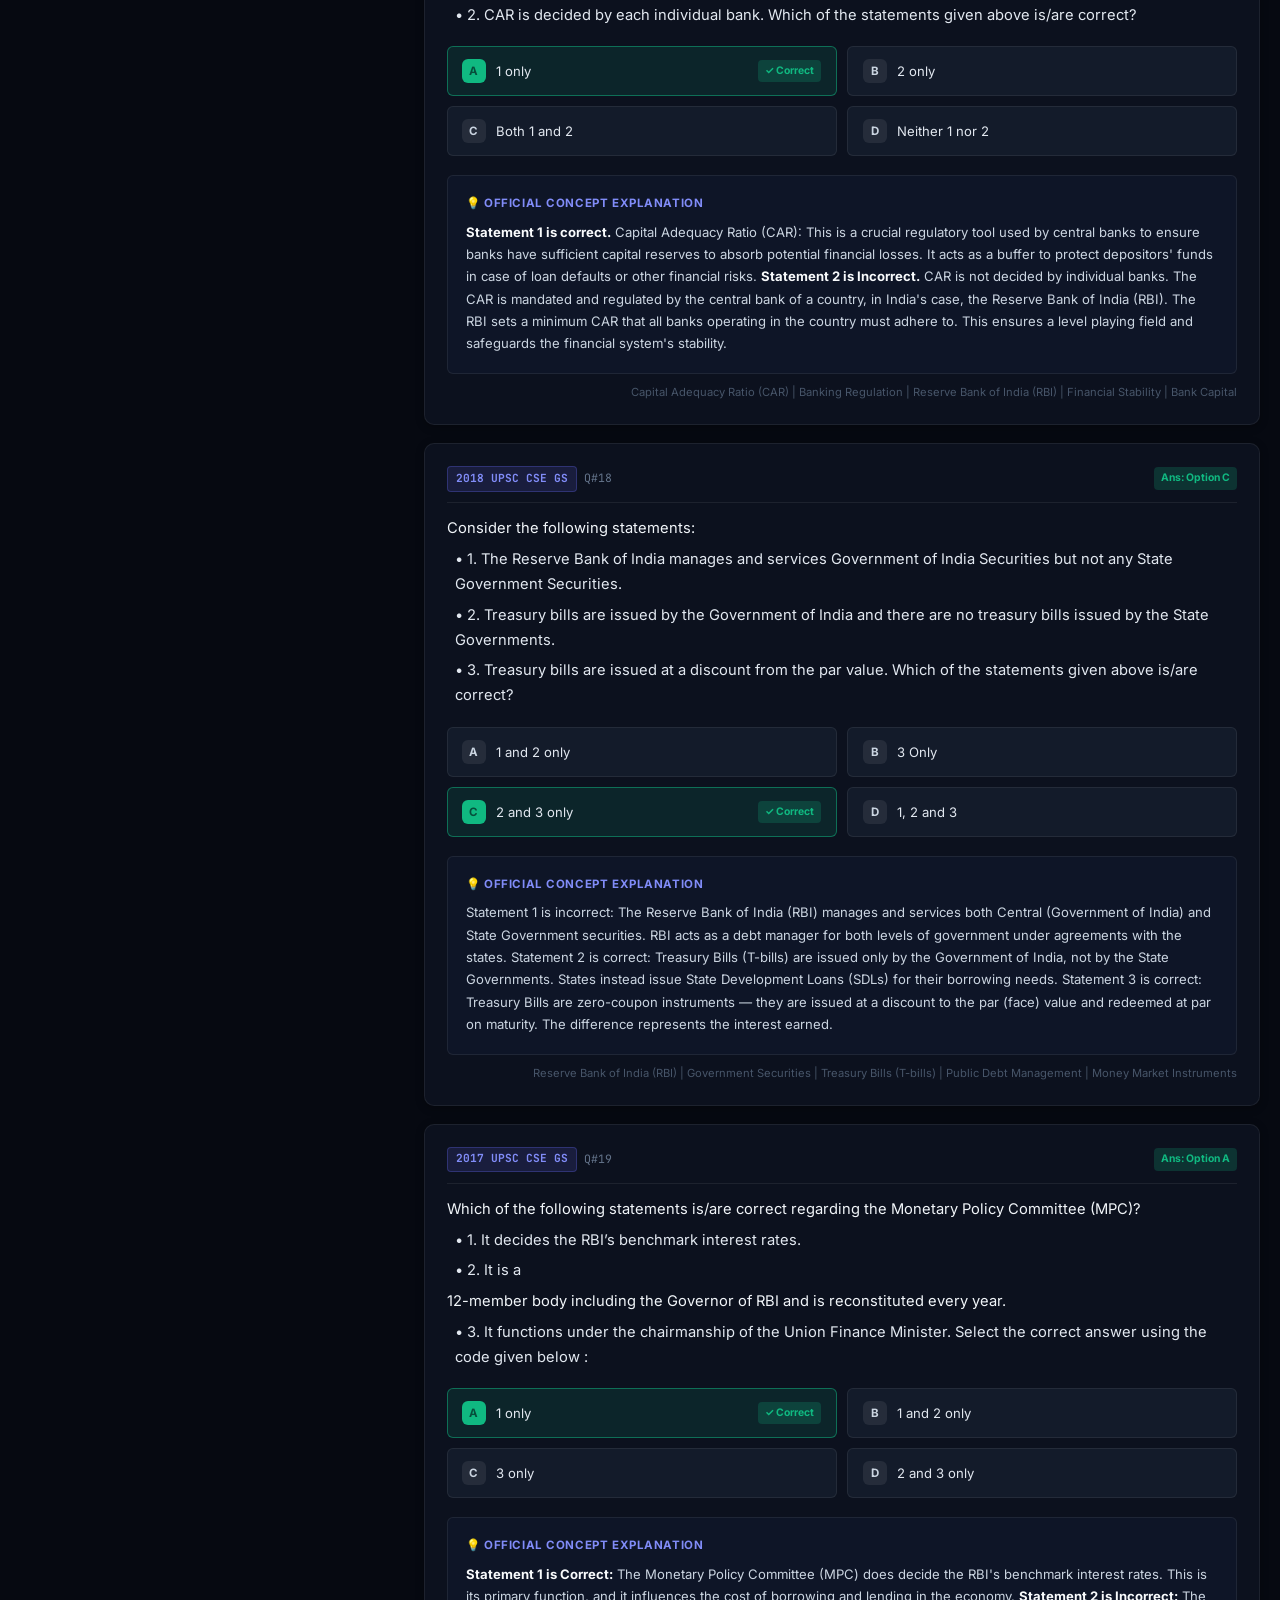
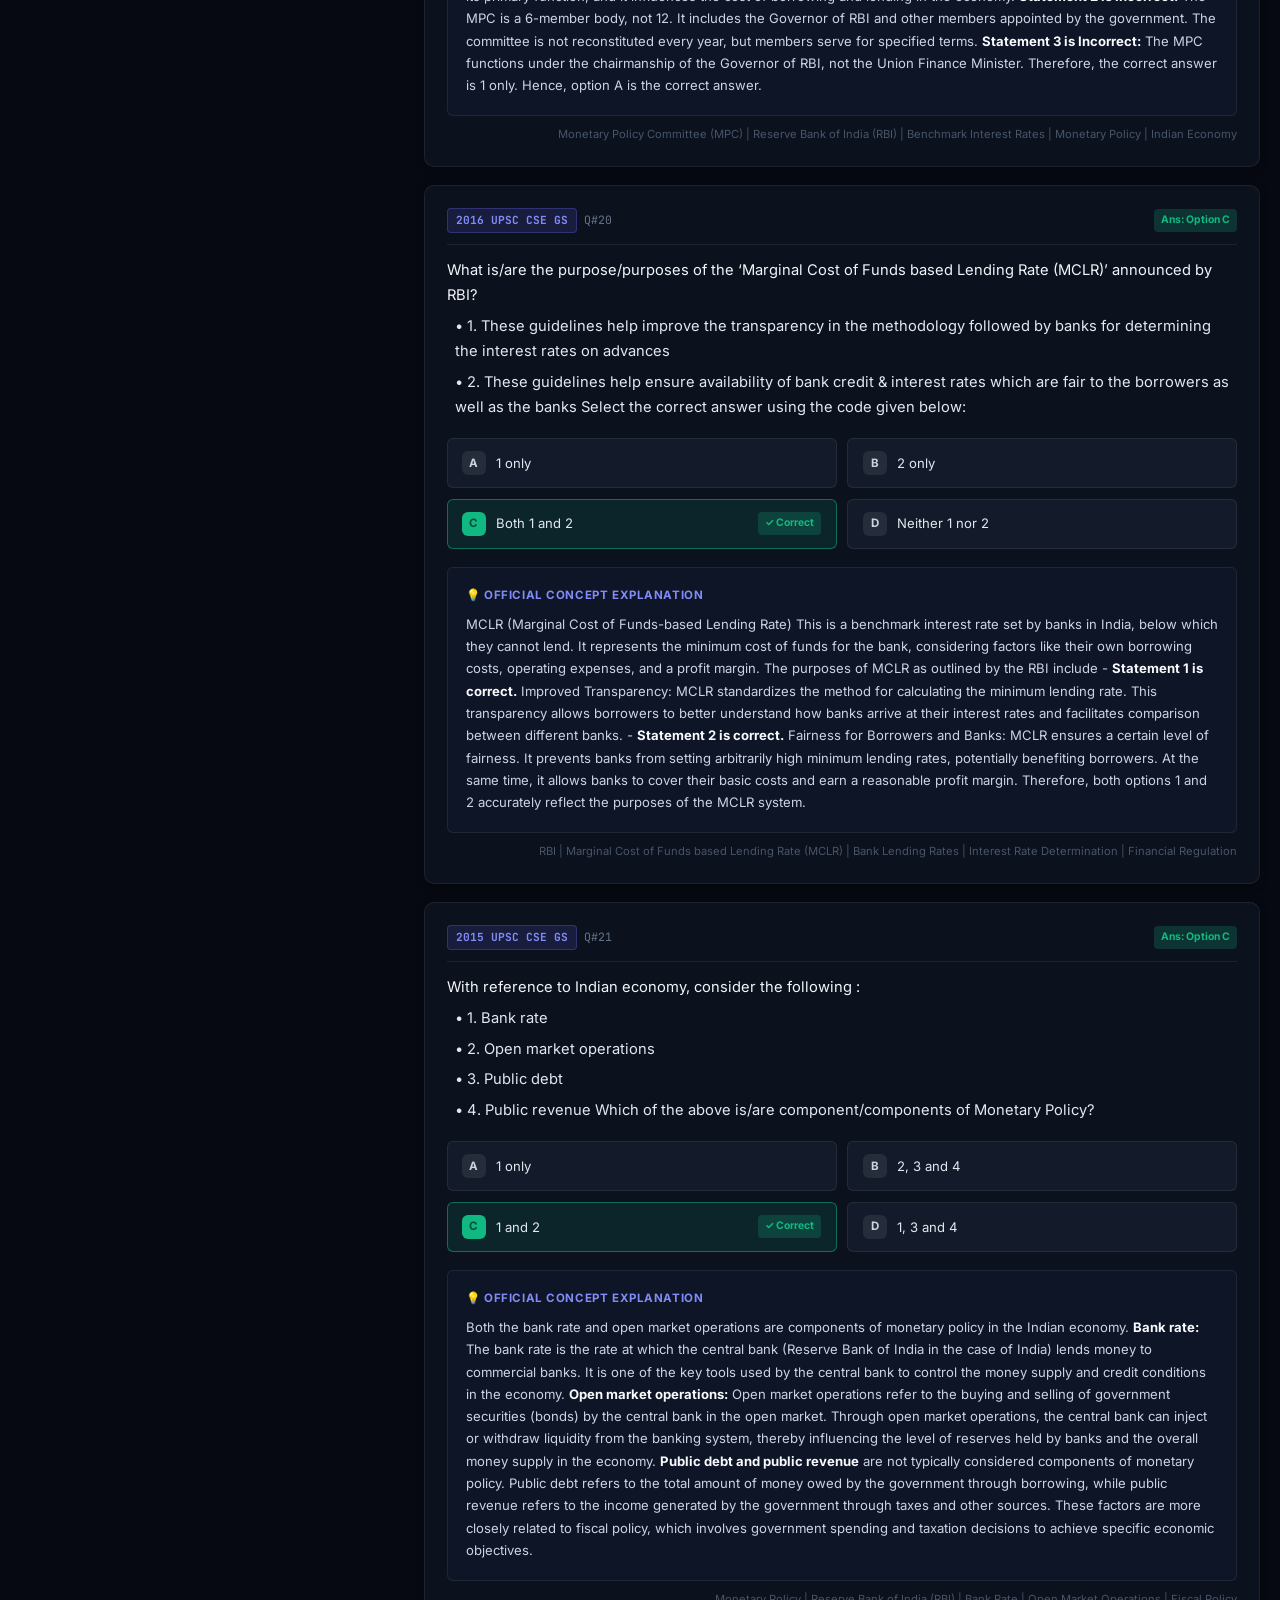
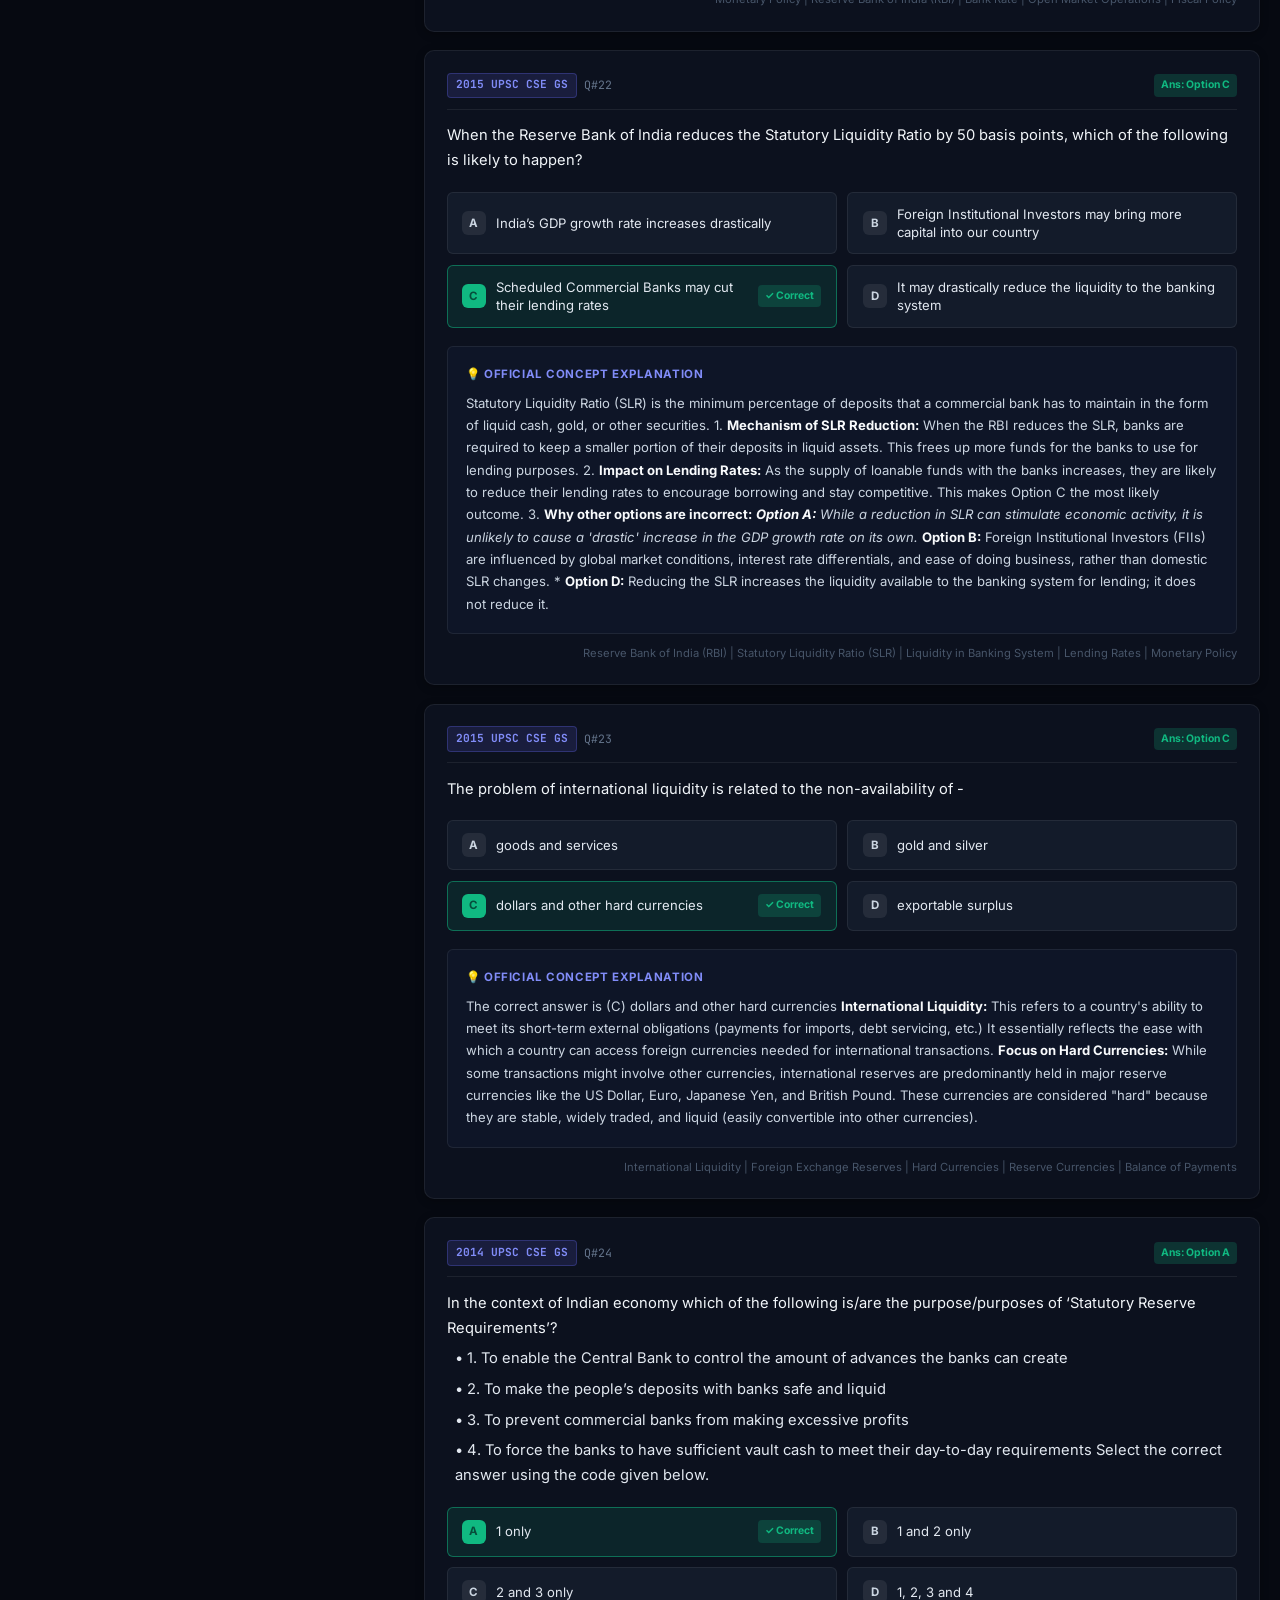
==== commit a2980e4b: "fix(mobile): re-architect layout with unified sticky header, active theme bar, and slide-up mobile d" ====
--- a/docs/index.html
+++ b/docs/index.html
@@ -2,7 +2,7 @@
 <html lang="en">
 <head>
     <meta charset="UTF-8">
-    <meta name="viewport" content="width=device-width, initial-scale=1.0">
+    <meta name="viewport" content="width=device-width, initial-scale=1.0, maximum-scale=5.0, user-scalable=yes">
     <title>UPSC Prelims — Canonical Microtheme Master Portal (2009–2026)</title>
     <meta name="description" content="One-stop destination for UPSC Prelims Microtheme-based preparation. Explore 183 canonical microthemes with complete historical questions, frequency trends, options, and explanations across CSE, CDS, and CAPF.">
     <link rel="preconnect" href="https://fonts.googleapis.com">
@@ -17,47 +17,53 @@
     <div class="bg-glow glow-2"></div>
     <div class="bg-glow glow-3"></div>
 
-    <!-- Top Navigation -->
-    <header class="navbar">
-        <div class="nav-container">
-            <div class="nav-brand">
-                <span class="brand-icon">⚡</span>
-                <div class="brand-text">
-                    <h1 class="brand-title">UPSC Prelims Microtheme Hub</h1>
-                    <p class="brand-subtitle">17-Year Canonical Microtheme Framework (2009–2026)</p>
-                </div>
-            </div>
-
-            <div class="nav-center">
-                <div class="global-search-box">
-                    <span class="search-icon">🔍</span>
-                    <input type="text" id="global-search" placeholder="Search any microtheme, concept, or question keyword...">
-                    <button id="clear-search" class="clear-btn" style="display:none;">✕</button>
-                </div>
-            </div>
-
-            <div class="nav-actions">
-                <button class="nav-btn" id="btn-theory-guide">📖 Political Theory Guide</button>
-                <div class="mode-toggle-group">
-                    <button class="mode-btn active" id="mode-study">Study Mode</button>
-                    <button class="mode-btn" id="mode-practice">Practice Mode</button>
-                </div>
-            </div>
-        </div>
-    </header>
-
-    <!-- Top Subject Tabs Carousel -->
-    <section class="subject-bar">
-        <div class="subject-container" id="subject-tabs-container">
-            <!-- Populated by JavaScript -->
-        </div>
-    </section>
-
-    <!-- Main Workspace (Dual Pane Layout) -->
+    <!-- Header Wrapper (Non-colliding sticky container) -->
+    <div class="sticky-header-wrapper">
+        <!-- Top Navigation -->
+        <header class="navbar">
+            <div class="nav-container">
+                <!-- Brand -->
+                <div class="nav-brand">
+                    <span class="brand-icon">⚡</span>
+                    <div class="brand-text">
+                        <h1 class="brand-title">UPSC Prelims Microtheme Hub</h1>
+                        <p class="brand-subtitle">17-Year Canonical Framework (2009–2026)</p>
+                    </div>
+                </div>
+
+                <!-- Global Search Box -->
+                <div class="nav-center">
+                    <div class="global-search-box">
+                        <span class="search-icon">🔍</span>
+                        <input type="text" id="global-search" placeholder="Search 183 microthemes or question keywords...">
+                        <button id="clear-search" class="clear-btn" style="display:none;" aria-label="Clear search">✕</button>
+                    </div>
+                </div>
+
+                <!-- Nav Actions -->
+                <div class="nav-actions">
+                    <button class="nav-btn" id="btn-theory-guide">📖 Theory Guide</button>
+                    <div class="mode-toggle-group">
+                        <button class="mode-btn active" id="mode-study">Study</button>
+                        <button class="mode-btn" id="mode-practice">Practice</button>
+                    </div>
+                </div>
+            </div>
+        </header>
+
+        <!-- Top Subject Tabs Carousel -->
+        <nav class="subject-bar" aria-label="Subject filter tabs">
+            <div class="subject-container" id="subject-tabs-container">
+                <!-- Populated by JavaScript -->
+            </div>
+        </nav>
+    </div>
+
+    <!-- Main Workspace -->
     <main class="portal-main">
         <div class="portal-layout">
             
-            <!-- Left Pane: Microtheme List & Explorer -->
+            <!-- Left Pane / Mobile Drawer: Microtheme List -->
             <aside class="sidebar-pane" id="sidebar-pane">
                 <div class="sidebar-header">
                     <div class="sidebar-header-top">
@@ -65,22 +71,20 @@
                             <h2 class="sidebar-title" id="current-subject-title">All Microthemes</h2>
                             <span class="theme-counter" id="theme-count-badge">183 Themes</span>
                         </div>
-                        <button class="mobile-collapse-btn" id="mobile-toggle-sidebar" aria-label="Toggle themes list">
-                            <span id="mobile-toggle-icon">▲ Collapse</span>
-                        </button>
+                        <button class="drawer-close-btn" id="drawer-close-btn" aria-label="Close drawer">✕</button>
                     </div>
 
                     <!-- Filter Controls -->
                     <div class="sidebar-controls">
-                        <select id="sort-select" class="portal-select">
-                            <option value="freq-desc">🔥 Highest Frequency (Most Asked)</option>
+                        <select id="sort-select" class="portal-select" aria-label="Sort microthemes">
+                            <option value="freq-desc">🔥 Highest Frequency</option>
                             <option value="recent-desc">⚡ Most Recent (2018–2025)</option>
                             <option value="alpha-asc">🔤 Alphabetical (A–Z)</option>
-                            <option value="total-all">🌐 All Exams Total (CSE+CDS+CAPF)</option>
+                            <option value="total-all">🌐 All Exams Total</option>
                         </select>
-                        <select id="yield-filter" class="portal-select">
+                        <select id="yield-filter" class="portal-select" aria-label="Filter by yield">
                             <option value="all">All Yields</option>
-                            <option value="high">🔥 High Yield (Core Repeats)</option>
+                            <option value="high">🔥 High Yield</option>
                             <option value="medium">⭐ Medium Yield</option>
                             <option value="standard">📌 Standard</option>
                         </select>
@@ -93,9 +97,24 @@
                 </div>
             </aside>
 
+            <!-- Backdrop for Mobile Drawer -->
+            <div class="sidebar-backdrop" id="sidebar-backdrop"></div>
+
             <!-- Right Pane: Microtheme Detail & Question Viewer -->
             <section class="detail-pane" id="detail-pane">
                 
+                <!-- Mobile Active Theme Quick Switcher Bar -->
+                <div class="mobile-active-bar" id="mobile-active-bar">
+                    <div class="mab-info">
+                        <span class="mab-subject" id="mab-subject">🏛️ Polity</span>
+                        <h3 class="mab-title" id="mab-theme-title">Select a Microtheme</h3>
+                    </div>
+                    <button class="mab-picker-btn" id="mab-open-picker">
+                        <span>⚡ Change Theme</span>
+                        <span class="mab-count-badge" id="mab-count">183</span>
+                    </button>
+                </div>
+
                 <!-- Microtheme Hero Banner -->
                 <div class="theme-hero-card" id="theme-hero-card">
                     <div class="theme-hero-top">
@@ -127,7 +146,7 @@
                         </div>
                         <div class="hero-stat-box">
                             <span class="hsb-num" id="hsb-recent-rate">—</span>
-                            <span class="hsb-label">Recent Trend (2018–2025)</span>
+                            <span class="hsb-label">Recent (2018–2025)</span>
                         </div>
                     </div>
 
@@ -143,13 +162,13 @@
                 <!-- Question Filter Tabs -->
                 <div class="question-tabs-row">
                     <div class="q-tabs">
-                        <button class="q-tab active" data-tab="cse">🏛️ UPSC CSE Prelims (<span id="tab-cse-count">0</span>)</button>
-                        <button class="q-tab" data-tab="cross">🎯 CDS & CAPF Practice (<span id="tab-cross-count">0</span>)</button>
-                        <button class="q-tab" data-tab="all">📑 All Questions (<span id="tab-all-count">0</span>)</button>
+                        <button class="q-tab active" data-tab="cse">🏛️ CSE Prelims (<span id="tab-cse-count">0</span>)</button>
+                        <button class="q-tab" data-tab="cross">🎯 CDS & CAPF (<span id="tab-cross-count">0</span>)</button>
+                        <button class="q-tab" data-tab="all">📑 All (<span id="tab-all-count">0</span>)</button>
                     </div>
 
                     <div class="q-view-options">
-                        <button class="toggle-all-exp-btn" id="btn-toggle-all-exp">👁️ Expand All Explanations</button>
+                        <button class="toggle-all-exp-btn" id="btn-toggle-all-exp">👁️ Expand Explanations</button>
                     </div>
                 </div>
 
@@ -174,7 +193,7 @@
                         <p class="modal-sub">Comprehensive concepts, definitions, and thinkers tested in UPSC Prelims</p>
                     </div>
                 </div>
-                <button class="modal-close-btn" id="btn-close-modal">✕</button>
+                <button class="modal-close-btn" id="btn-close-modal" aria-label="Close modal">✕</button>
             </div>
             <div class="modal-body" id="theory-modal-content">
                 <!-- Rendered Markdown Content -->
--- a/docs/style.css
+++ b/docs/style.css
@@ -4,8 +4,9 @@
 
 :root {
     /* Color Palette */
-    --bg-base: #070a13;
-    --bg-surface: #0e1424;
+    --bg-base: #060911;
+    --bg-surface: #0c111e;
+    --bg-surface-elevated: #111827;
     --bg-card: rgba(17, 24, 39, 0.75);
     --bg-card-hover: rgba(30, 41, 59, 0.85);
     --bg-card-active: rgba(37, 49, 73, 0.95);
@@ -34,7 +35,7 @@
     /* Gradients */
     --gradient-hero: linear-gradient(135deg, #6366f1 0%, #a855f7 50%, #06b6d4 100%);
     --gradient-brand: linear-gradient(135deg, #4f46e5 0%, #7c3aed 100%);
-    --gradient-card: linear-gradient(180deg, rgba(30, 41, 59, 0.4) 0%, rgba(15, 23, 42, 0.7) 100%);
+    --gradient-card: linear-gradient(180deg, rgba(30, 41, 59, 0.5) 0%, rgba(15, 23, 42, 0.8) 100%);
 
     /* Shadows & Glows */
     --shadow-sm: 0 2px 8px rgba(0, 0, 0, 0.3);
@@ -47,8 +48,6 @@
     --radius-md: 10px;
     --radius-lg: 14px;
     --radius-xl: 20px;
-    --header-height: 70px;
-    --subject-bar-height: 56px;
 }
 
 /* Reset */
@@ -56,16 +55,17 @@
     margin: 0;
     padding: 0;
     box-sizing: border-box;
-}
-
-body {
+    -webkit-tap-highlight-color: transparent;
+}
+
+html, body {
+    width: 100%;
+    min-height: 100%;
     font-family: 'Inter', -apple-system, BlinkMacSystemFont, 'Segoe UI', Roboto, sans-serif;
     background: var(--bg-base);
     color: var(--text-primary);
     line-height: 1.6;
-    min-height: 100vh;
     overflow-x: hidden;
-    position: relative;
 }
 
 /* Ambient Background Backgrounds */
@@ -90,73 +90,81 @@
 }
 
 .glow-1 {
-    width: 600px; height: 600px;
+    width: 500px; height: 500px;
     background: radial-gradient(circle, rgba(99, 102, 241, 0.3), transparent 70%);
-    top: -150px; left: -150px;
+    top: -100px; left: -100px;
 }
 
 .glow-2 {
-    width: 500px; height: 500px;
+    width: 450px; height: 450px;
     background: radial-gradient(circle, rgba(168, 85, 247, 0.25), transparent 70%);
     bottom: -100px; right: -100px;
 }
 
 .glow-3 {
-    width: 400px; height: 400px;
+    width: 350px; height: 350px;
     background: radial-gradient(circle, rgba(6, 182, 212, 0.2), transparent 70%);
     top: 40%; left: 30%;
 }
 
 /* =======================================================
-   Navbar
+   Unified Sticky Header Container (Zero Overlap)
    ======================================================= */
-.navbar {
-    height: var(--header-height);
-    background: rgba(14, 20, 36, 0.85);
-    backdrop-filter: blur(20px);
-    border-bottom: 1px solid var(--border-subtle);
+.sticky-header-wrapper {
     position: sticky;
     top: 0;
     z-index: 1000;
+    background: rgba(12, 17, 30, 0.95);
+    backdrop-filter: blur(20px);
+    -webkit-backdrop-filter: blur(20px);
+    border-bottom: 1px solid var(--border-subtle);
+}
+
+.navbar {
+    padding: 0.75rem 0;
+    border-bottom: 1px solid var(--border-subtle);
 }
 
 .nav-container {
     max-width: 1700px;
     margin: 0 auto;
-    height: 100%;
-    padding: 0 1.5rem;
+    padding: 0 1.25rem;
     display: flex;
     align-items: center;
     justify-content: space-between;
-    gap: 1.5rem;
+    gap: 1rem;
 }
 
 .nav-brand {
     display: flex;
     align-items: center;
-    gap: 0.75rem;
+    gap: 0.65rem;
     flex-shrink: 0;
 }
 
 .brand-icon {
-    font-size: 1.75rem;
+    font-size: 1.4rem;
     background: var(--gradient-brand);
-    padding: 0.4rem 0.6rem;
+    padding: 0.3rem 0.55rem;
     border-radius: var(--radius-md);
     box-shadow: var(--glow-indigo);
+    display: inline-flex;
+    align-items: center;
+    justify-content: center;
 }
 
 .brand-title {
-    font-size: 1.15rem;
+    font-size: 1.1rem;
     font-weight: 800;
     background: var(--gradient-hero);
     -webkit-background-clip: text;
     -webkit-text-fill-color: transparent;
     letter-spacing: -0.02em;
+    line-height: 1.2;
 }
 
 .brand-subtitle {
-    font-size: 0.7rem;
+    font-size: 0.68rem;
     color: var(--text-muted);
     font-weight: 500;
 }
@@ -164,7 +172,7 @@
 /* Global Search */
 .nav-center {
     flex-grow: 1;
-    max-width: 600px;
+    max-width: 550px;
 }
 
 .global-search-box {
@@ -173,8 +181,8 @@
     background: rgba(30, 41, 59, 0.6);
     border: 1px solid var(--border-medium);
     border-radius: 100px;
-    padding: 0.45rem 1rem;
-    gap: 0.6rem;
+    padding: 0.45rem 0.9rem;
+    gap: 0.5rem;
     transition: all 0.2s ease;
 }
 
@@ -185,7 +193,7 @@
 }
 
 .search-icon {
-    font-size: 0.9rem;
+    font-size: 0.85rem;
     color: var(--text-muted);
 }
 
@@ -195,7 +203,7 @@
     border: none;
     outline: none;
     color: var(--text-primary);
-    font-size: 0.85rem;
+    font-size: 0.82rem;
     font-family: inherit;
 }
 
@@ -209,13 +217,14 @@
     color: var(--text-muted);
     cursor: pointer;
     font-size: 0.8rem;
-}
-
-/* Nav Actions & Toggles */
+    padding: 0.1rem 0.3rem;
+}
+
+/* Nav Actions */
 .nav-actions {
     display: flex;
     align-items: center;
-    gap: 1rem;
+    gap: 0.75rem;
     flex-shrink: 0;
 }
 
@@ -223,11 +232,12 @@
     background: rgba(99, 102, 241, 0.15);
     border: 1px solid rgba(99, 102, 241, 0.35);
     color: var(--accent-indigo-light);
-    font-size: 0.78rem;
+    font-size: 0.75rem;
     font-weight: 600;
-    padding: 0.5rem 0.9rem;
+    padding: 0.45rem 0.8rem;
     border-radius: var(--radius-sm);
     cursor: pointer;
+    white-space: nowrap;
     transition: all 0.2s ease;
 }
 
@@ -249,9 +259,9 @@
     background: transparent;
     border: none;
     color: var(--text-muted);
-    font-size: 0.72rem;
+    font-size: 0.7rem;
     font-weight: 600;
-    padding: 0.35rem 0.8rem;
+    padding: 0.3rem 0.75rem;
     border-radius: 100px;
     cursor: pointer;
     transition: all 0.2s ease;
@@ -267,12 +277,9 @@
    Subject Bar (Horizontal Carousel)
    ======================================================= */
 .subject-bar {
-    background: rgba(10, 14, 26, 0.9);
-    border-bottom: 1px solid var(--border-subtle);
+    background: rgba(8, 12, 22, 0.9);
     overflow-x: auto;
-    position: sticky;
-    top: var(--header-height);
-    z-index: 900;
+    -webkit-overflow-scrolling: touch;
     scrollbar-width: none;
 }
 
@@ -283,25 +290,26 @@
 .subject-container {
     max-width: 1700px;
     margin: 0 auto;
-    padding: 0.5rem 1.5rem;
-    display: flex;
-    gap: 0.6rem;
+    padding: 0.45rem 1.25rem;
+    display: flex;
+    gap: 0.5rem;
     align-items: center;
 }
 
 .subject-tab {
-    display: flex;
-    align-items: center;
-    gap: 0.45rem;
-    padding: 0.45rem 0.85rem;
+    display: inline-flex;
+    align-items: center;
+    gap: 0.4rem;
+    padding: 0.38rem 0.75rem;
     background: var(--bg-glass);
     border: 1px solid var(--border-subtle);
     border-radius: 100px;
-    font-size: 0.78rem;
+    font-size: 0.75rem;
     font-weight: 600;
     color: var(--text-secondary);
     white-space: nowrap;
     cursor: pointer;
+    flex-shrink: 0;
     transition: all 0.2s ease;
 }
 
@@ -321,9 +329,9 @@
 .subject-tab-badge {
     background: rgba(255, 255, 255, 0.1);
     color: var(--text-secondary);
-    font-size: 0.68rem;
+    font-size: 0.65rem;
     font-family: 'JetBrains Mono', monospace;
-    padding: 0.1rem 0.45rem;
+    padding: 0.1rem 0.4rem;
     border-radius: 100px;
 }
 
@@ -333,25 +341,85 @@
 }
 
 /* =======================================================
-   Dual-Pane Layout
+   Workspace & Dual-Pane Layout
    ======================================================= */
 .portal-main {
     max-width: 1700px;
     margin: 0 auto;
-    padding: 1.25rem 1.5rem;
+    padding: 1.25rem;
     position: relative;
     z-index: 1;
 }
 
 .portal-layout {
     display: grid;
-    grid-template-columns: 420px 1fr;
+    grid-template-columns: 380px 1fr;
     gap: 1.5rem;
     align-items: start;
 }
 
+/* Mobile Active Quick Switcher (Hidden on Desktop) */
+.mobile-active-bar {
+    display: none;
+    background: linear-gradient(135deg, rgba(99, 102, 241, 0.15), rgba(168, 85, 247, 0.1));
+    border: 1px solid rgba(99, 102, 241, 0.35);
+    border-radius: var(--radius-md);
+    padding: 0.85rem 1rem;
+    margin-bottom: 1rem;
+    align-items: center;
+    justify-content: space-between;
+    gap: 0.75rem;
+}
+
+.mab-info {
+    display: flex;
+    flex-direction: column;
+    overflow: hidden;
+}
+
+.mab-subject {
+    font-size: 0.68rem;
+    font-weight: 700;
+    color: var(--accent-indigo-light);
+    text-transform: uppercase;
+    letter-spacing: 0.04em;
+}
+
+.mab-title {
+    font-size: 0.95rem;
+    font-weight: 800;
+    color: white;
+    white-space: nowrap;
+    overflow: hidden;
+    text-overflow: ellipsis;
+}
+
+.mab-picker-btn {
+    background: var(--gradient-brand);
+    border: none;
+    color: white;
+    font-size: 0.75rem;
+    font-weight: 700;
+    padding: 0.55rem 0.9rem;
+    border-radius: var(--radius-sm);
+    cursor: pointer;
+    white-space: nowrap;
+    display: inline-flex;
+    align-items: center;
+    gap: 0.4rem;
+    box-shadow: var(--shadow-sm);
+    flex-shrink: 0;
+}
+
+.mab-count-badge {
+    background: rgba(255, 255, 255, 0.2);
+    font-size: 0.65rem;
+    padding: 0.1rem 0.4rem;
+    border-radius: 100px;
+}
+
 /* =======================================================
-   Left Pane (Sidebar)
+   Sidebar Pane (Microtheme List)
    ======================================================= */
 .sidebar-pane {
     background: var(--bg-surface);
@@ -359,14 +427,15 @@
     border-radius: var(--radius-lg);
     overflow: hidden;
     position: sticky;
-    top: calc(var(--header-height) + var(--subject-bar-height) + 1.25rem);
-    height: calc(100vh - var(--header-height) - var(--subject-bar-height) - 2.5rem);
+    top: 130px;
+    height: calc(100vh - 150px);
     display: flex;
     flex-direction: column;
+    z-index: 10;
 }
 
 .sidebar-header {
-    padding: 1rem 1.25rem;
+    padding: 1rem;
     border-bottom: 1px solid var(--border-subtle);
     background: rgba(15, 23, 42, 0.7);
 }
@@ -375,29 +444,45 @@
     display: flex;
     align-items: center;
     justify-content: space-between;
-    margin-bottom: 0.75rem;
+    margin-bottom: 0.65rem;
+}
+
+.sidebar-header-title-wrap {
+    display: flex;
+    align-items: center;
+    gap: 0.5rem;
 }
 
 .sidebar-title {
-    font-size: 0.95rem;
+    font-size: 0.9rem;
     font-weight: 700;
     color: white;
 }
 
 .theme-counter {
-    font-size: 0.7rem;
+    font-size: 0.68rem;
     font-weight: 700;
     background: rgba(99, 102, 241, 0.15);
     color: var(--accent-indigo-light);
     border: 1px solid rgba(99, 102, 241, 0.3);
-    padding: 0.2rem 0.55rem;
+    padding: 0.15rem 0.5rem;
     border-radius: 100px;
+}
+
+.drawer-close-btn {
+    display: none;
+    background: transparent;
+    border: none;
+    color: var(--text-muted);
+    font-size: 1.25rem;
+    cursor: pointer;
+    padding: 0.2rem 0.5rem;
 }
 
 .sidebar-controls {
     display: grid;
     grid-template-columns: 1fr 1fr;
-    gap: 0.5rem;
+    gap: 0.4rem;
 }
 
 .portal-select {
@@ -420,17 +505,17 @@
 .microtheme-list {
     flex-grow: 1;
     overflow-y: auto;
-    padding: 0.75rem;
+    padding: 0.65rem;
     display: flex;
     flex-direction: column;
-    gap: 0.6rem;
+    gap: 0.5rem;
 }
 
 .mt-card {
     background: var(--bg-card);
     border: 1px solid var(--border-subtle);
     border-radius: var(--radius-md);
-    padding: 0.85rem 1rem;
+    padding: 0.8rem 0.9rem;
     cursor: pointer;
     transition: all 0.2s ease;
     position: relative;
@@ -461,15 +546,14 @@
     display: flex;
     justify-content: space-between;
     align-items: center;
-    margin-bottom: 0.4rem;
+    margin-bottom: 0.35rem;
 }
 
 .mt-yield-badge {
-    font-size: 0.65rem;
+    font-size: 0.62rem;
     font-weight: 700;
-    padding: 0.15rem 0.45rem;
+    padding: 0.12rem 0.4rem;
     border-radius: 4px;
-    letter-spacing: 0.03em;
 }
 
 .yield-high { background: rgba(239, 68, 68, 0.15); color: #f87171; border: 1px solid rgba(239, 68, 68, 0.3); }
@@ -478,40 +562,45 @@
 
 .mt-q-count {
     font-family: 'JetBrains Mono', monospace;
-    font-size: 0.72rem;
+    font-size: 0.7rem;
     font-weight: 700;
     color: var(--accent-emerald);
 }
 
 .mt-card-title {
-    font-size: 0.85rem;
+    font-size: 0.82rem;
     font-weight: 700;
     color: white;
     line-height: 1.35;
-    margin-bottom: 0.5rem;
+    margin-bottom: 0.4rem;
 }
 
 .mt-card-footer {
     display: flex;
     justify-content: space-between;
     align-items: center;
-    font-size: 0.7rem;
+    font-size: 0.68rem;
     color: var(--text-muted);
 }
 
 .mt-years-span {
     font-family: 'JetBrains Mono', monospace;
-    font-size: 0.68rem;
+    font-size: 0.65rem;
     color: var(--text-dim);
 }
 
+.sidebar-backdrop {
+    display: none;
+}
+
 /* =======================================================
-   Right Pane (Question Stream & Detail)
+   Detail Pane (Hero & Questions)
    ======================================================= */
 .detail-pane {
     display: flex;
     flex-direction: column;
     gap: 1.25rem;
+    min-width: 0;
 }
 
 /* Theme Hero Banner */
@@ -519,7 +608,7 @@
     background: var(--gradient-card);
     border: 1px solid var(--border-medium);
     border-radius: var(--radius-lg);
-    padding: 1.75rem;
+    padding: 1.5rem;
     box-shadow: var(--shadow-md);
     position: relative;
     overflow: hidden;
@@ -534,30 +623,31 @@
 }
 
 .theme-hero-top {
-    margin-bottom: 0.6rem;
+    margin-bottom: 0.5rem;
 }
 
 .theme-hero-badges {
     display: flex;
-    gap: 0.5rem;
+    gap: 0.45rem;
     align-items: center;
     margin-bottom: 0.5rem;
+    flex-wrap: wrap;
 }
 
 .subject-badge {
     background: rgba(255, 255, 255, 0.08);
     color: white;
-    font-size: 0.7rem;
+    font-size: 0.68rem;
     font-weight: 700;
-    padding: 0.2rem 0.6rem;
+    padding: 0.18rem 0.55rem;
     border-radius: 100px;
     text-transform: uppercase;
 }
 
 .yield-badge-pill {
-    font-size: 0.7rem;
+    font-size: 0.68rem;
     font-weight: 700;
-    padding: 0.2rem 0.6rem;
+    padding: 0.18rem 0.55rem;
     border-radius: 100px;
 }
 
@@ -566,14 +656,14 @@
     background: rgba(16, 185, 129, 0.15);
     color: var(--accent-emerald);
     border: 1px solid rgba(16, 185, 129, 0.3);
-    font-size: 0.7rem;
+    font-size: 0.68rem;
     font-weight: 700;
-    padding: 0.2rem 0.6rem;
+    padding: 0.18rem 0.55rem;
     border-radius: 100px;
 }
 
 .theme-hero-title {
-    font-size: 1.65rem;
+    font-size: 1.5rem;
     font-weight: 800;
     letter-spacing: -0.02em;
     color: white;
@@ -581,37 +671,37 @@
 }
 
 .theme-hero-desc {
-    font-size: 0.85rem;
+    font-size: 0.82rem;
     color: var(--text-secondary);
     line-height: 1.6;
-    margin-bottom: 1.25rem;
+    margin-bottom: 1.15rem;
 }
 
 .hero-stats-row {
     display: grid;
     grid-template-columns: repeat(4, 1fr);
-    gap: 0.85rem;
-    margin-bottom: 1.25rem;
+    gap: 0.75rem;
+    margin-bottom: 1.15rem;
 }
 
 .hero-stat-box {
     background: rgba(15, 23, 42, 0.6);
     border: 1px solid var(--border-subtle);
     border-radius: var(--radius-sm);
-    padding: 0.75rem 1rem;
+    padding: 0.65rem 0.85rem;
     display: flex;
     flex-direction: column;
 }
 
 .hsb-num {
     font-family: 'JetBrains Mono', monospace;
-    font-size: 1.35rem;
+    font-size: 1.25rem;
     font-weight: 800;
     color: white;
 }
 
 .hsb-label {
-    font-size: 0.7rem;
+    font-size: 0.68rem;
     color: var(--text-muted);
     font-weight: 500;
 }
@@ -619,13 +709,14 @@
 .years-timeline-wrap {
     display: flex;
     align-items: center;
-    gap: 0.75rem;
-    padding-top: 0.85rem;
+    gap: 0.65rem;
+    padding-top: 0.75rem;
     border-top: 1px solid var(--border-subtle);
+    flex-wrap: wrap;
 }
 
 .yt-label {
-    font-size: 0.75rem;
+    font-size: 0.72rem;
     color: var(--text-muted);
     font-weight: 600;
     flex-shrink: 0;
@@ -634,64 +725,41 @@
 .yt-pills {
     display: flex;
     flex-wrap: wrap;
-    gap: 0.35rem;
+    gap: 0.3rem;
 }
 
 .yt-pill {
     font-family: 'JetBrains Mono', monospace;
-    font-size: 0.72rem;
+    font-size: 0.68rem;
     font-weight: 700;
     background: rgba(99, 102, 241, 0.15);
     color: var(--accent-indigo-light);
     border: 1px solid rgba(99, 102, 241, 0.3);
-    padding: 0.15rem 0.5rem;
+    padding: 0.12rem 0.45rem;
     border-radius: 100px;
 }
 
 /* =======================================================
-   Question Tabs & Controls
+   Question Tabs & Stream
    ======================================================= */
 .question-tabs-row {
     display: flex;
     justify-content: space-between;
     align-items: center;
-    gap: 1rem;
+    gap: 0.75rem;
     flex-wrap: wrap;
 }
 
 .q-tabs {
     display: flex;
-    gap: 0.5rem;
+    gap: 0.4rem;
 }
 
 .q-tab {
     background: rgba(30, 41, 59, 0.5);
     border: 1px solid var(--border-subtle);
     color: var(--text-secondary);
-    font-size: 0.8rem;
-    font-weight: 600;
-    padding: 0.55rem 1rem;
-    border-radius: var(--radius-sm);
-    cursor: pointer;
-    transition: all 0.2s ease;
-}
-
-.q-tab:hover {
-    background: rgba(30, 41, 59, 0.8);
-    color: white;
-}
-
-.q-tab.active {
-    background: rgba(99, 102, 241, 0.25);
-    border-color: var(--accent-indigo);
-    color: white;
-}
-
-.toggle-all-exp-btn {
-    background: transparent;
-    border: 1px solid var(--border-medium);
-    color: var(--text-secondary);
-    font-size: 0.75rem;
+    font-size: 0.78rem;
     font-weight: 600;
     padding: 0.45rem 0.85rem;
     border-radius: var(--radius-sm);
@@ -699,25 +767,46 @@
     transition: all 0.2s ease;
 }
 
+.q-tab:hover {
+    background: rgba(30, 41, 59, 0.8);
+    color: white;
+}
+
+.q-tab.active {
+    background: rgba(99, 102, 241, 0.25);
+    border-color: var(--accent-indigo);
+    color: white;
+}
+
+.toggle-all-exp-btn {
+    background: transparent;
+    border: 1px solid var(--border-medium);
+    color: var(--text-secondary);
+    font-size: 0.72rem;
+    font-weight: 600;
+    padding: 0.4rem 0.75rem;
+    border-radius: var(--radius-sm);
+    cursor: pointer;
+    transition: all 0.2s ease;
+}
+
 .toggle-all-exp-btn:hover {
     border-color: var(--accent-indigo-light);
     color: white;
 }
 
-/* =======================================================
-   Question Cards
-   ======================================================= */
+/* Questions Stream */
 .questions-stream {
     display: flex;
     flex-direction: column;
-    gap: 1.25rem;
+    gap: 1.15rem;
 }
 
 .question-card-portal {
     background: var(--bg-surface);
     border: 1px solid var(--border-subtle);
     border-radius: var(--radius-md);
-    padding: 1.5rem;
+    padding: 1.35rem;
     box-shadow: var(--shadow-sm);
     transition: border-color 0.2s ease;
 }
@@ -730,22 +819,22 @@
     display: flex;
     justify-content: space-between;
     align-items: center;
-    margin-bottom: 1rem;
-    padding-bottom: 0.75rem;
+    margin-bottom: 0.85rem;
+    padding-bottom: 0.65rem;
     border-bottom: 1px solid var(--border-subtle);
 }
 
 .qc-badges {
     display: flex;
     align-items: center;
-    gap: 0.5rem;
+    gap: 0.45rem;
 }
 
 .exam-pill {
     font-family: 'JetBrains Mono', monospace;
-    font-size: 0.72rem;
+    font-size: 0.7rem;
     font-weight: 700;
-    padding: 0.2rem 0.55rem;
+    padding: 0.18rem 0.5rem;
     border-radius: 4px;
 }
 
@@ -754,15 +843,15 @@
 .exam-capf { background: rgba(245, 158, 11, 0.15); color: #fbbf24; border: 1px solid rgba(245, 158, 11, 0.3); }
 
 .qc-question-body {
-    font-size: 0.95rem;
+    font-size: 0.92rem;
     line-height: 1.7;
     color: #f1f5f9;
-    margin-bottom: 1.25rem;
+    margin-bottom: 1.15rem;
 }
 
 .statement-row {
     margin: 0.35rem 0;
-    padding-left: 0.6rem;
+    padding-left: 0.5rem;
     color: #e2e8f0;
 }
 
@@ -770,27 +859,21 @@
 .qc-options-grid {
     display: grid;
     grid-template-columns: 1fr 1fr;
-    gap: 0.75rem;
-    margin-bottom: 1.25rem;
-}
-
-@media (max-width: 900px) {
-    .qc-options-grid {
-        grid-template-columns: 1fr;
-    }
+    gap: 0.65rem;
+    margin-bottom: 1.15rem;
 }
 
 .qc-option {
     display: flex;
     align-items: center;
-    gap: 0.75rem;
-    padding: 0.8rem 1rem;
+    gap: 0.65rem;
+    padding: 0.75rem 0.9rem;
     background: rgba(30, 41, 59, 0.45);
     border: 1px solid var(--border-subtle);
     border-radius: var(--radius-sm);
     cursor: pointer;
     transition: all 0.2s ease;
-    position: relative;
+    min-height: 44px;
 }
 
 .qc-option:hover {
@@ -799,26 +882,25 @@
 }
 
 .qc-option-badge {
-    width: 26px; height: 26px;
+    width: 24px; height: 24px;
     border-radius: 6px;
     background: rgba(255, 255, 255, 0.08);
     color: var(--text-secondary);
     display: flex;
     align-items: center;
     justify-content: center;
-    font-size: 0.75rem;
+    font-size: 0.72rem;
     font-weight: 700;
     flex-shrink: 0;
 }
 
 .qc-option-text {
-    font-size: 0.85rem;
+    font-size: 0.82rem;
     color: #e2e8f0;
     flex-grow: 1;
     line-height: 1.4;
 }
 
-/* Reveal State */
 .qc-option.is-correct {
     background: rgba(16, 185, 129, 0.12) !important;
     border-color: rgba(16, 185, 129, 0.5) !important;
@@ -840,33 +922,33 @@
 }
 
 .correct-tag {
-    font-size: 0.68rem;
+    font-size: 0.65rem;
     font-weight: 700;
     color: var(--accent-emerald);
     background: rgba(16, 185, 129, 0.2);
-    padding: 0.2rem 0.5rem;
+    padding: 0.18rem 0.45rem;
     border-radius: 4px;
     white-space: nowrap;
 }
 
-/* Explanation Box */
+/* Explanation */
 .qc-explanation-box {
     background: rgba(15, 23, 42, 0.8);
     border: 1px solid var(--border-subtle);
     border-radius: var(--radius-sm);
-    padding: 1.25rem;
-    margin-top: 1rem;
+    padding: 1.15rem;
+    margin-top: 0.85rem;
 }
 
 .qc-exp-header {
     display: flex;
     justify-content: space-between;
     align-items: center;
-    margin-bottom: 0.6rem;
+    margin-bottom: 0.5rem;
 }
 
 .qc-exp-title {
-    font-size: 0.75rem;
+    font-size: 0.72rem;
     font-weight: 700;
     color: var(--accent-indigo-light);
     text-transform: uppercase;
@@ -874,7 +956,7 @@
 }
 
 .qc-exp-content {
-    font-size: 0.85rem;
+    font-size: 0.82rem;
     color: #cbd5e1;
     line-height: 1.7;
 }
@@ -883,21 +965,20 @@
     color: #f8fafc;
 }
 
-/* Action bar */
 .qc-action-bar {
     display: flex;
     justify-content: space-between;
     align-items: center;
-    margin-top: 0.75rem;
+    margin-top: 0.65rem;
 }
 
 .btn-toggle-answer {
     background: transparent;
     border: 1px solid var(--border-medium);
     color: var(--text-secondary);
-    font-size: 0.75rem;
+    font-size: 0.72rem;
     font-weight: 600;
-    padding: 0.4rem 0.8rem;
+    padding: 0.35rem 0.75rem;
     border-radius: var(--radius-sm);
     cursor: pointer;
     transition: all 0.2s ease;
@@ -914,13 +995,14 @@
 .modal-backdrop {
     position: fixed;
     top: 0; left: 0; right: 0; bottom: 0;
-    background: rgba(0, 0, 0, 0.75);
+    background: rgba(0, 0, 0, 0.8);
     backdrop-filter: blur(10px);
+    -webkit-backdrop-filter: blur(10px);
     z-index: 2000;
     display: flex;
     align-items: center;
     justify-content: center;
-    padding: 2rem;
+    padding: 1.5rem;
 }
 
 .modal-dialog {
@@ -936,7 +1018,7 @@
 }
 
 .modal-header {
-    padding: 1.25rem 1.5rem;
+    padding: 1.15rem 1.35rem;
     border-bottom: 1px solid var(--border-subtle);
     display: flex;
     align-items: center;
@@ -947,21 +1029,21 @@
 .modal-title-wrap {
     display: flex;
     align-items: center;
-    gap: 0.75rem;
+    gap: 0.65rem;
 }
 
 .modal-icon {
-    font-size: 1.75rem;
+    font-size: 1.5rem;
 }
 
 .modal-title {
-    font-size: 1.15rem;
+    font-size: 1.05rem;
     font-weight: 800;
     color: white;
 }
 
 .modal-sub {
-    font-size: 0.75rem;
+    font-size: 0.72rem;
     color: var(--text-muted);
 }
 
@@ -971,7 +1053,7 @@
     color: var(--text-muted);
     font-size: 1.25rem;
     cursor: pointer;
-    padding: 0.3rem 0.6rem;
+    padding: 0.2rem 0.5rem;
     border-radius: var(--radius-sm);
 }
 
@@ -983,20 +1065,20 @@
 .modal-body {
     flex-grow: 1;
     overflow-y: auto;
-    padding: 1.75rem;
-    font-size: 0.9rem;
+    padding: 1.5rem;
+    font-size: 0.88rem;
     line-height: 1.8;
     color: #cbd5e1;
 }
 
 .modal-body h1, .modal-body h2, .modal-body h3 {
     color: white;
-    margin: 1.5rem 0 0.75rem;
+    margin: 1.25rem 0 0.6rem;
 }
 
 .modal-body h2 {
     border-bottom: 1px solid var(--border-subtle);
-    padding-bottom: 0.4rem;
+    padding-bottom: 0.35rem;
 }
 
 .modal-body table {
@@ -1006,7 +1088,7 @@
 }
 
 .modal-body th, .modal-body td {
-    padding: 0.6rem 0.8rem;
+    padding: 0.55rem 0.75rem;
     border: 1px solid var(--border-subtle);
 }
 
@@ -1015,53 +1097,67 @@
     color: var(--accent-indigo-light);
 }
 
-/* Mobile Collapse Button */
-.mobile-collapse-btn {
-    display: none;
-    background: rgba(99, 102, 241, 0.15);
-    border: 1px solid rgba(99, 102, 241, 0.3);
-    color: var(--accent-indigo-light);
-    font-size: 0.72rem;
-    font-weight: 600;
-    padding: 0.35rem 0.75rem;
-    border-radius: var(--radius-sm);
-    cursor: pointer;
-}
-
 /* =======================================================
-   Responsive Breakpoints (Mobile First & Adaptive)
+   RESPONSIVE BREAKPOINTS (Mobile & Tablet Architecture)
    ======================================================= */
 
+/* Tablet & Mobile Screens (<= 1024px) */
 @media (max-width: 1024px) {
     .portal-layout {
         grid-template-columns: 1fr;
-        gap: 1.25rem;
-    }
-
+        gap: 1rem;
+    }
+
+    /* Mobile Active Theme Bar */
+    .mobile-active-bar {
+        display: flex;
+    }
+
+    /* Transform Sidebar into Slide-Up Drawer */
     .sidebar-pane {
-        position: static;
-        height: auto;
-        max-height: 520px;
-        transition: max-height 0.3s ease;
-    }
-
-    .sidebar-pane.collapsed .microtheme-list,
-    .sidebar-pane.collapsed .sidebar-controls {
+        position: fixed;
+        left: 0; right: 0; bottom: 0;
+        top: auto;
+        height: 82vh;
+        max-height: 82vh;
+        border-radius: var(--radius-xl) var(--radius-xl) 0 0;
+        box-shadow: 0 -10px 40px rgba(0, 0, 0, 0.8);
+        border: 1px solid var(--border-medium);
+        border-bottom: none;
+        z-index: 1500;
+        transform: translateY(100%);
+        transition: transform 0.35s cubic-bezier(0.16, 1, 0.3, 1);
+        background: var(--bg-surface-elevated);
+    }
+
+    .sidebar-pane.drawer-open {
+        transform: translateY(0);
+    }
+
+    .drawer-close-btn {
+        display: block;
+    }
+
+    .sidebar-backdrop {
         display: none;
-    }
-
-    .mobile-collapse-btn {
-        display: inline-flex;
-        align-items: center;
-        gap: 0.3rem;
+        position: fixed;
+        top: 0; left: 0; right: 0; bottom: 0;
+        background: rgba(0, 0, 0, 0.7);
+        backdrop-filter: blur(4px);
+        -webkit-backdrop-filter: blur(4px);
+        z-index: 1400;
+    }
+
+    .sidebar-backdrop.active {
+        display: block;
     }
 
     .theme-hero-card {
-        padding: 1.35rem;
+        padding: 1.25rem;
     }
 
     .theme-hero-title {
-        font-size: 1.35rem;
+        font-size: 1.3rem;
     }
 
     .hero-stats-row {
@@ -1069,34 +1165,27 @@
     }
 }
 
+/* Mobile Screens (<= 768px) */
 @media (max-width: 768px) {
-    :root {
-        --header-height: auto;
-    }
-
-    .navbar {
-        height: auto;
-        padding: 0.6rem 0;
-    }
-
     .nav-container {
         flex-direction: column;
         align-items: stretch;
-        gap: 0.75rem;
-        padding: 0 1rem;
+        gap: 0.6rem;
+        padding: 0 0.85rem;
     }
 
     .nav-brand {
-        justify-content: center;
+        justify-content: space-between;
+        width: 100%;
+    }
+
+    .brand-title {
+        font-size: 0.98rem;
     }
 
     .brand-icon {
-        font-size: 1.35rem;
-        padding: 0.3rem 0.5rem;
-    }
-
-    .brand-title {
-        font-size: 1.05rem;
+        font-size: 1.2rem;
+        padding: 0.25rem 0.45rem;
     }
 
     .nav-center {
@@ -1104,95 +1193,84 @@
     }
 
     .global-search-box {
-        padding: 0.4rem 0.85rem;
+        padding: 0.38rem 0.8rem;
     }
 
     .global-search-box input {
-        font-size: 0.82rem;
+        font-size: 0.8rem;
     }
 
     .nav-actions {
+        display: flex;
         justify-content: space-between;
         width: 100%;
     }
 
     .nav-btn {
-        font-size: 0.72rem;
-        padding: 0.4rem 0.7rem;
+        font-size: 0.7rem;
+        padding: 0.35rem 0.65rem;
     }
 
     .mode-btn {
         font-size: 0.68rem;
-        padding: 0.3rem 0.65rem;
+        padding: 0.28rem 0.65rem;
     }
 
     .subject-container {
-        padding: 0.4rem 1rem;
-        gap: 0.45rem;
+        padding: 0.4rem 0.85rem;
+        gap: 0.4rem;
     }
 
     .subject-tab {
-        padding: 0.35rem 0.7rem;
-        font-size: 0.72rem;
+        padding: 0.32rem 0.65rem;
+        font-size: 0.7rem;
     }
 
     .portal-main {
+        padding: 0.85rem;
+    }
+
+    .theme-hero-card {
         padding: 1rem;
     }
 
-    .sidebar-pane {
-        max-height: 440px;
-    }
-
-    .sidebar-controls {
-        grid-template-columns: 1fr;
-    }
-
-    .portal-select {
-        padding: 0.45rem;
-        font-size: 0.75rem;
-    }
-
-    .theme-hero-card {
-        padding: 1.15rem;
-    }
-
     .theme-hero-title {
-        font-size: 1.2rem;
+        font-size: 1.15rem;
     }
 
     .theme-hero-desc {
-        font-size: 0.8rem;
-        line-height: 1.5;
+        font-size: 0.78rem;
+        margin-bottom: 0.9rem;
     }
 
     .hero-stats-row {
         grid-template-columns: 1fr 1fr;
-        gap: 0.5rem;
+        gap: 0.45rem;
+        margin-bottom: 0.9rem;
     }
 
     .hero-stat-box {
-        padding: 0.6rem 0.75rem;
+        padding: 0.5rem 0.65rem;
     }
 
     .hsb-num {
-        font-size: 1.15rem;
+        font-size: 1.1rem;
     }
 
     .hsb-label {
-        font-size: 0.65rem;
+        font-size: 0.62rem;
     }
 
     .question-tabs-row {
         flex-direction: column;
         align-items: stretch;
-        gap: 0.75rem;
+        gap: 0.6rem;
     }
 
     .q-tabs {
         width: 100%;
         overflow-x: auto;
-        padding-bottom: 0.25rem;
+        -webkit-overflow-scrolling: touch;
         scrollbar-width: none;
     }
 
@@ -1201,8 +1279,8 @@
     }
 
     .q-tab {
-        font-size: 0.72rem;
-        padding: 0.45rem 0.75rem;
+        font-size: 0.7rem;
+        padding: 0.4rem 0.7rem;
         white-space: nowrap;
         flex-shrink: 0;
     }
@@ -1210,117 +1288,104 @@
     .toggle-all-exp-btn {
         width: 100%;
         text-align: center;
-        padding: 0.5rem;
+        padding: 0.45rem;
     }
 
     .question-card-portal {
-        padding: 1.15rem;
+        padding: 1rem;
     }
 
     .qc-header {
         flex-direction: column;
         align-items: flex-start;
-        gap: 0.4rem;
-    }
-
-    .qc-badges {
-        flex-wrap: wrap;
+        gap: 0.35rem;
     }
 
     .qc-question-body {
-        font-size: 0.88rem;
+        font-size: 0.86rem;
         line-height: 1.6;
     }
 
     .qc-options-grid {
         grid-template-columns: 1fr;
-        gap: 0.6rem;
+        gap: 0.5rem;
     }
 
     .qc-option {
-        padding: 0.7rem 0.85rem;
-        min-height: 48px; /* Touch-friendly tap target */
-    }
-
-    .qc-option-badge {
-        width: 24px;
-        height: 24px;
-        font-size: 0.7rem;
+        padding: 0.65rem 0.8rem;
+        min-height: 46px;
     }
 
     .qc-option-text {
-        font-size: 0.82rem;
+        font-size: 0.8rem;
     }
 
     .qc-explanation-box {
-        padding: 1rem;
+        padding: 0.9rem;
     }
 
     .qc-exp-content {
-        font-size: 0.8rem;
+        font-size: 0.78rem;
         line-height: 1.6;
     }
 
     .qc-action-bar {
         flex-direction: column;
         align-items: stretch;
-        gap: 0.5rem;
+        gap: 0.45rem;
     }
 
     .btn-toggle-answer {
         width: 100%;
         text-align: center;
-        padding: 0.55rem;
-    }
-
-    /* Modal Mobile */
+        padding: 0.5rem;
+    }
+
+    /* Modal on Small Screens */
     .modal-backdrop {
-        padding: 0.75rem;
+        padding: 0.5rem;
     }
 
     .modal-dialog {
-        max-height: 95vh;
+        max-height: 96vh;
         border-radius: var(--radius-md);
     }
 
     .modal-header {
-        padding: 1rem;
+        padding: 0.85rem 1rem;
     }
 
     .modal-title {
-        font-size: 0.95rem;
+        font-size: 0.9rem;
     }
 
     .modal-body {
-        padding: 1rem;
-        font-size: 0.82rem;
-        line-height: 1.65;
-    }
-}
-
-@media (max-width: 480px) {
+        padding: 0.9rem;
+        font-size: 0.8rem;
+        line-height: 1.6;
+    }
+}
+
+/* Very Small Mobile (< 400px) */
+@media (max-width: 400px) {
     .brand-subtitle {
         display: none;
     }
 
-    .theme-hero-badges {
-        flex-wrap: wrap;
-    }
-
-    .yt-pills {
-        gap: 0.25rem;
-    }
-
-    .yt-pill {
-        font-size: 0.65rem;
-        padding: 0.1rem 0.4rem;
+    .mab-title {
+        font-size: 0.85rem;
+    }
+
+    .mab-picker-btn {
+        padding: 0.45rem 0.7rem;
+        font-size: 0.7rem;
     }
 }
 
 /* Custom Scrollbars */
 ::-webkit-scrollbar {
-    width: 6px;
-    height: 6px;
+    width: 5px;
+    height: 5px;
 }
 
 ::-webkit-scrollbar-track {
@@ -1328,10 +1393,10 @@
 }
 
 ::-webkit-scrollbar-thumb {
-    background: rgba(255, 255, 255, 0.1);
+    background: rgba(255, 255, 255, 0.12);
     border-radius: 4px;
 }
 
 ::-webkit-scrollbar-thumb:hover {
-    background: rgba(255, 255, 255, 0.2);
-}
+    background: rgba(255, 255, 255, 0.25);
+}
